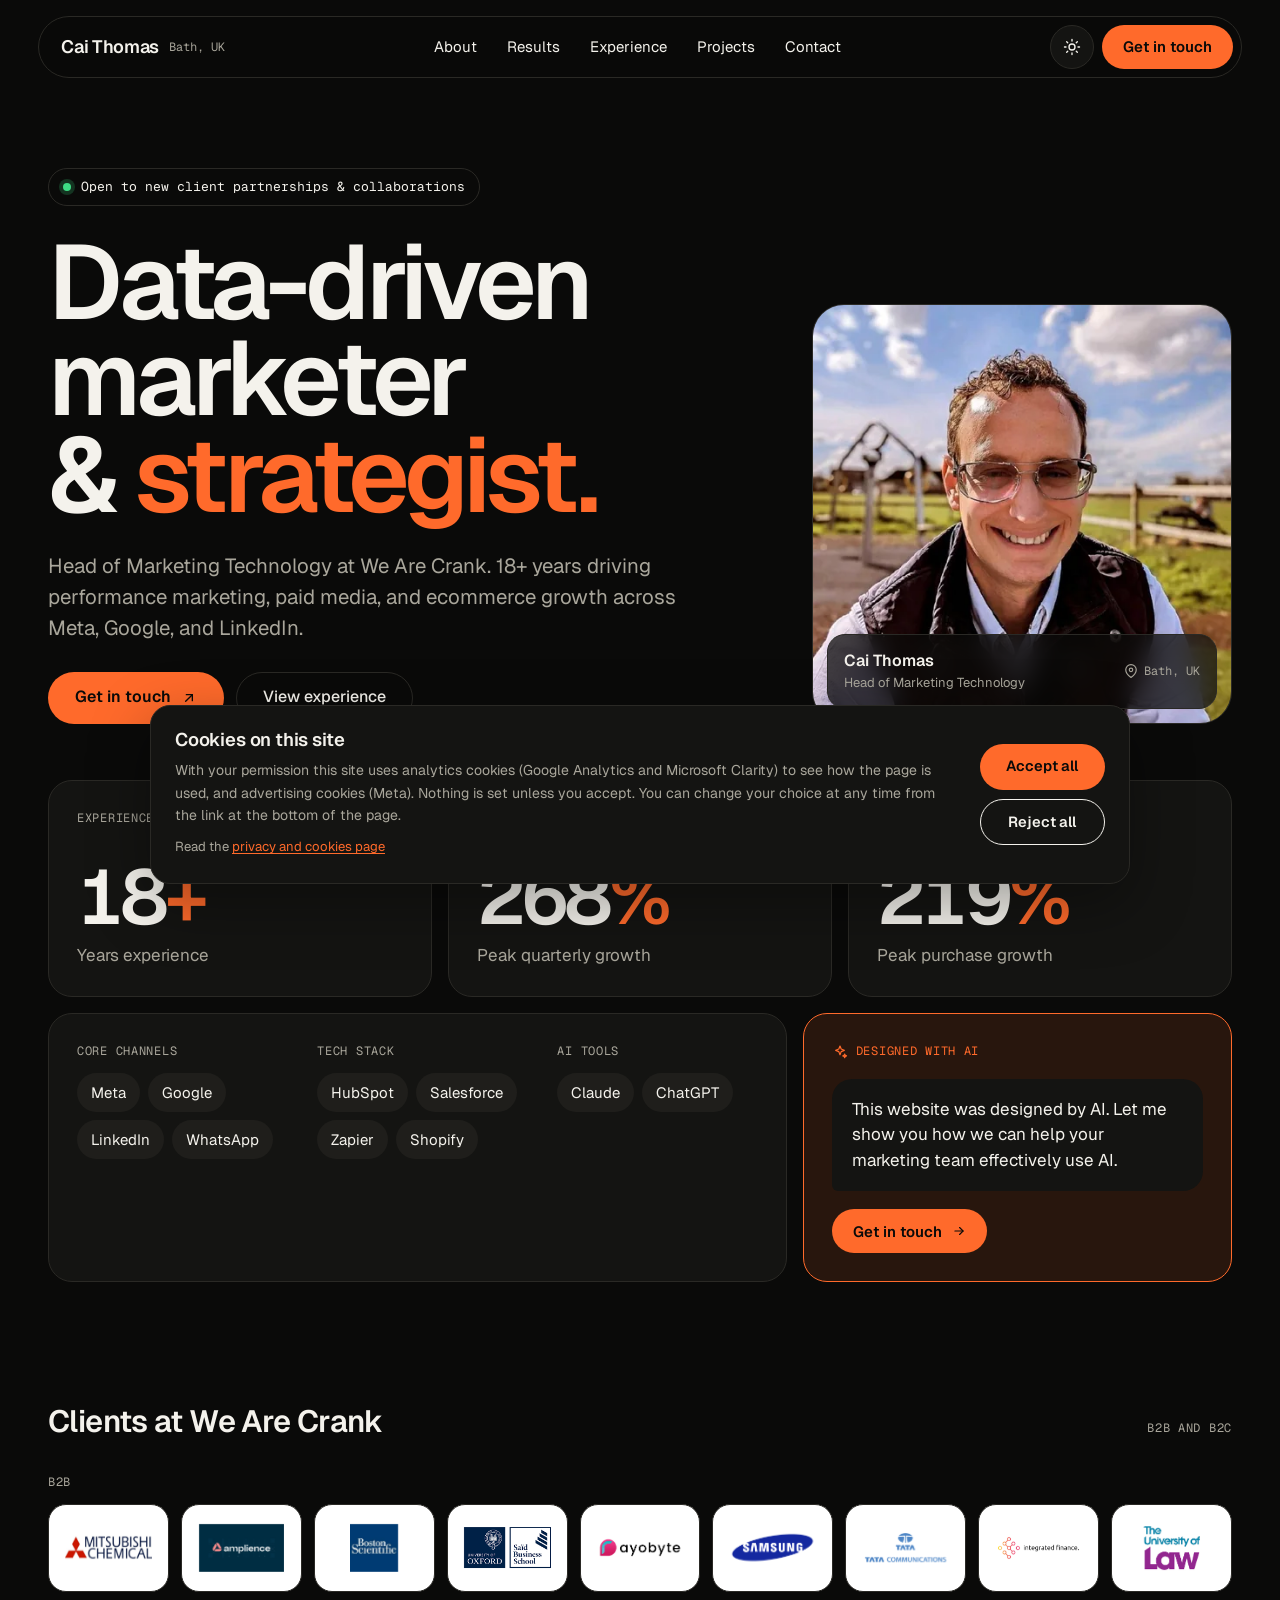
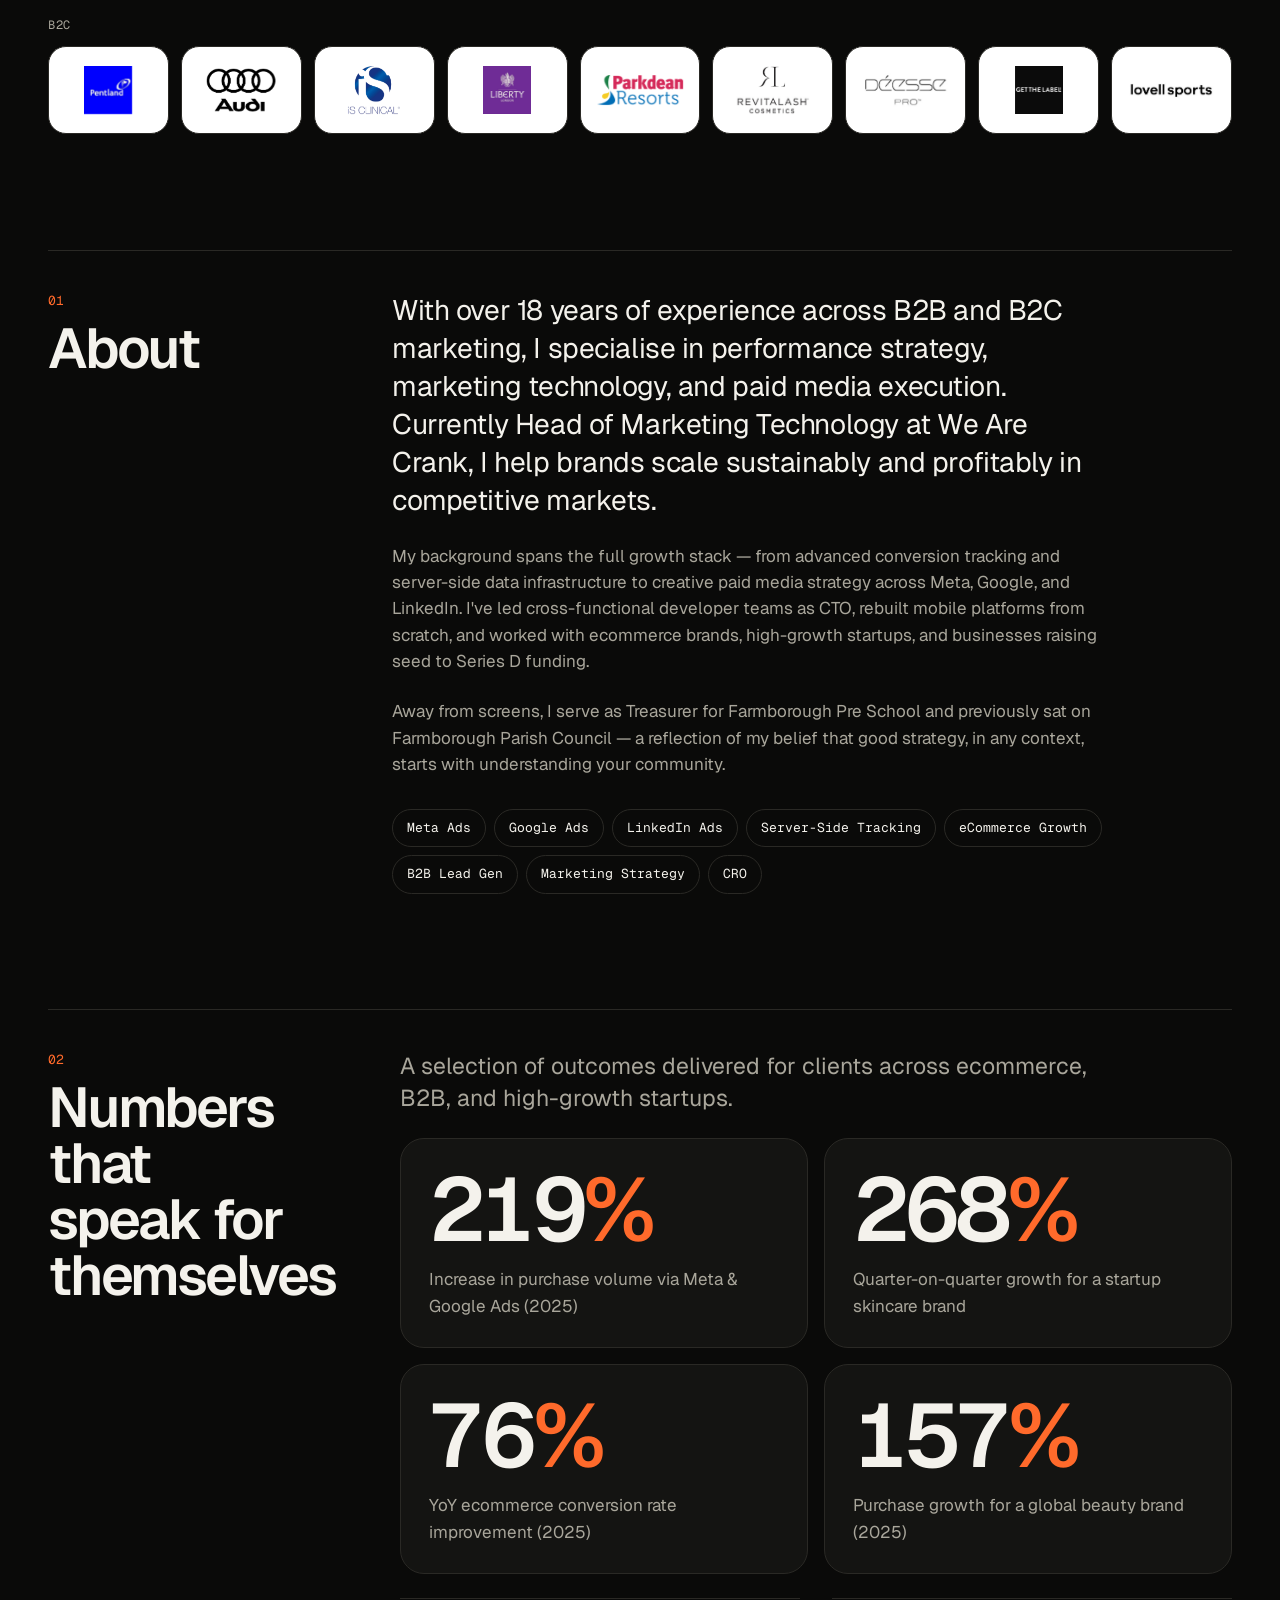
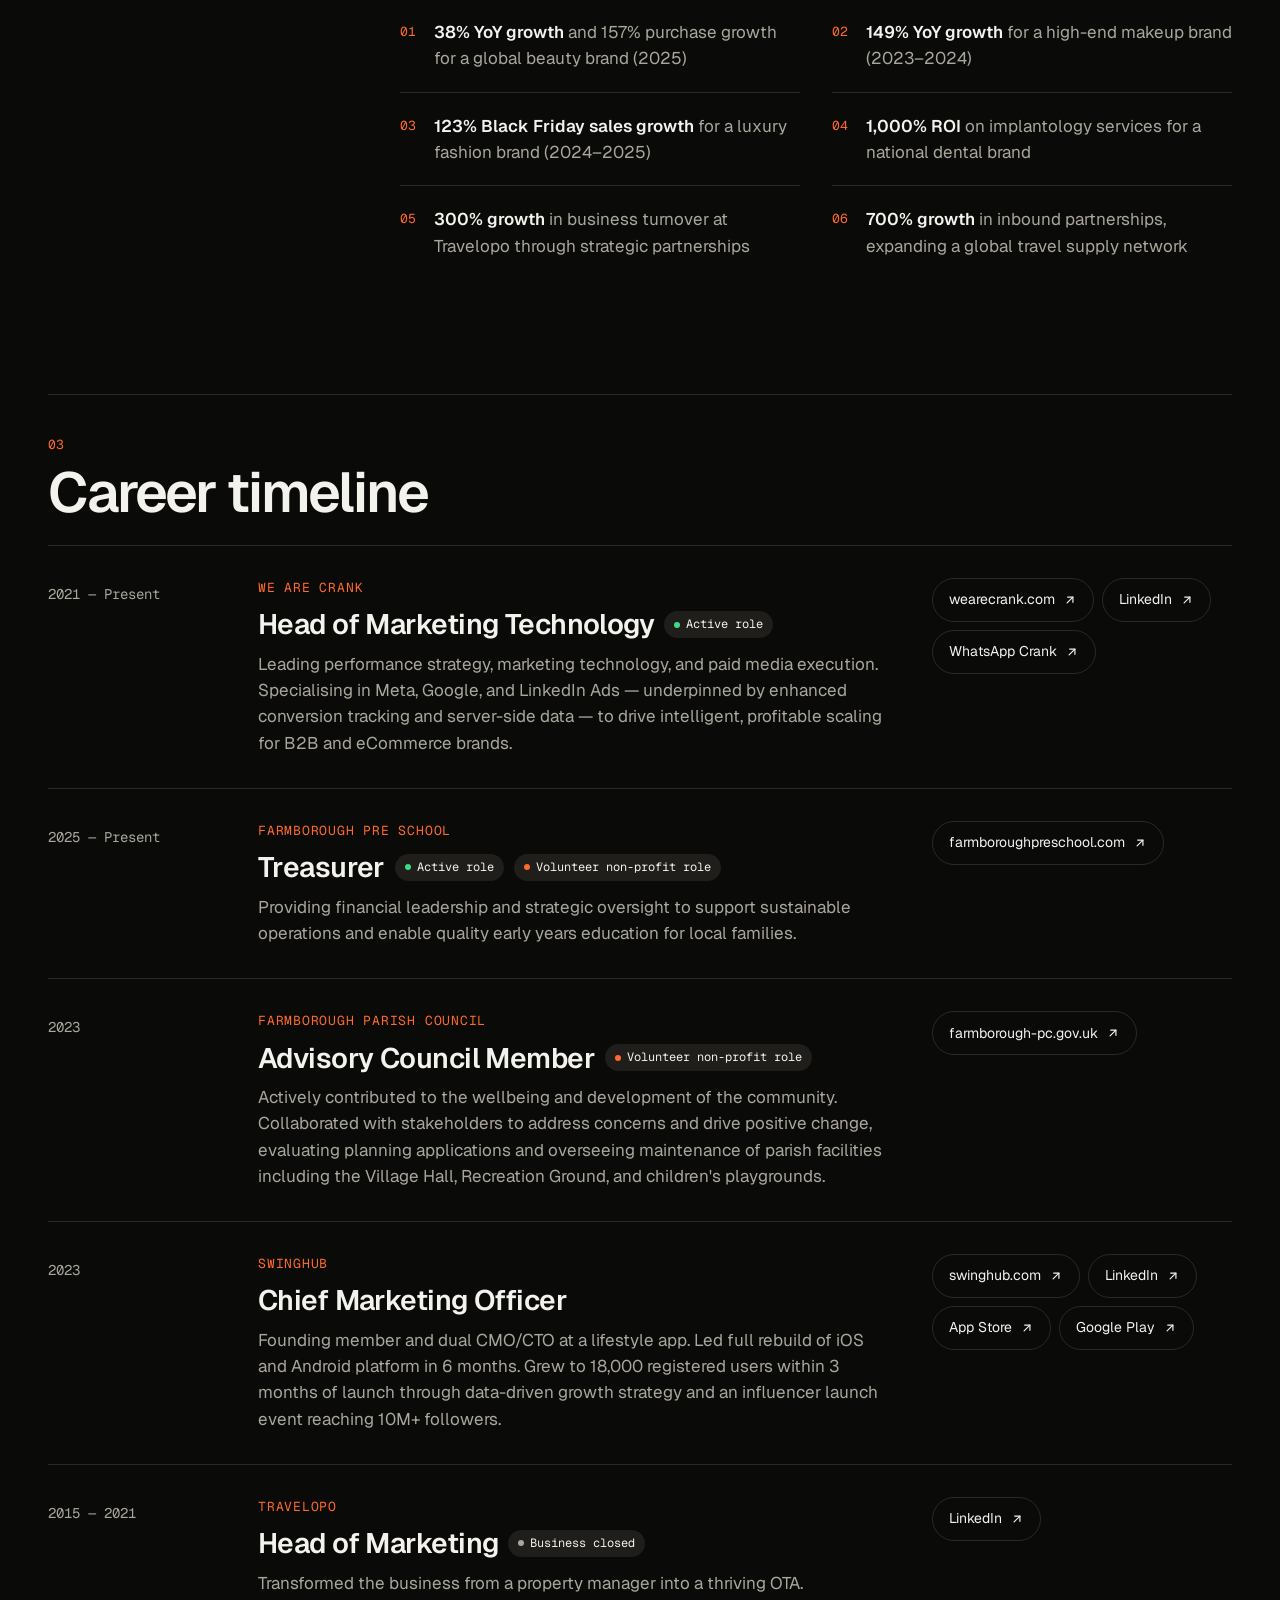
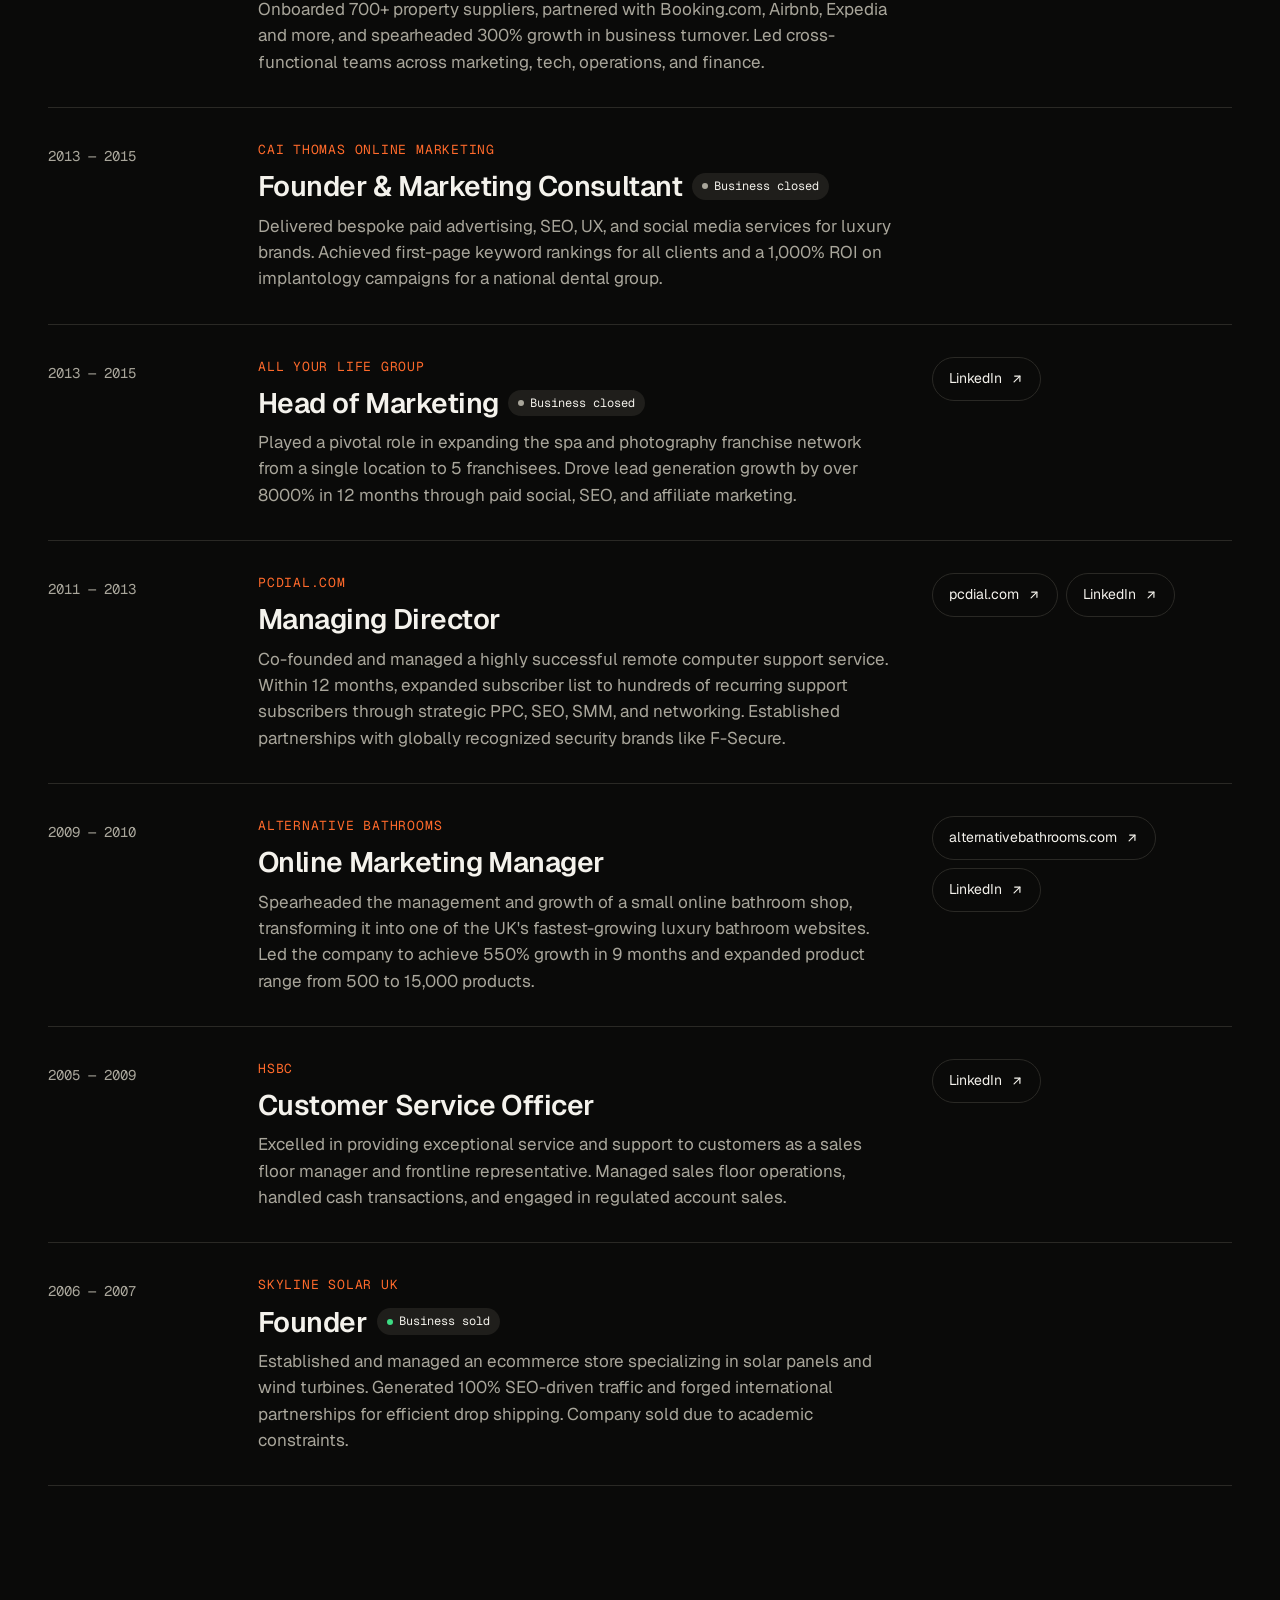
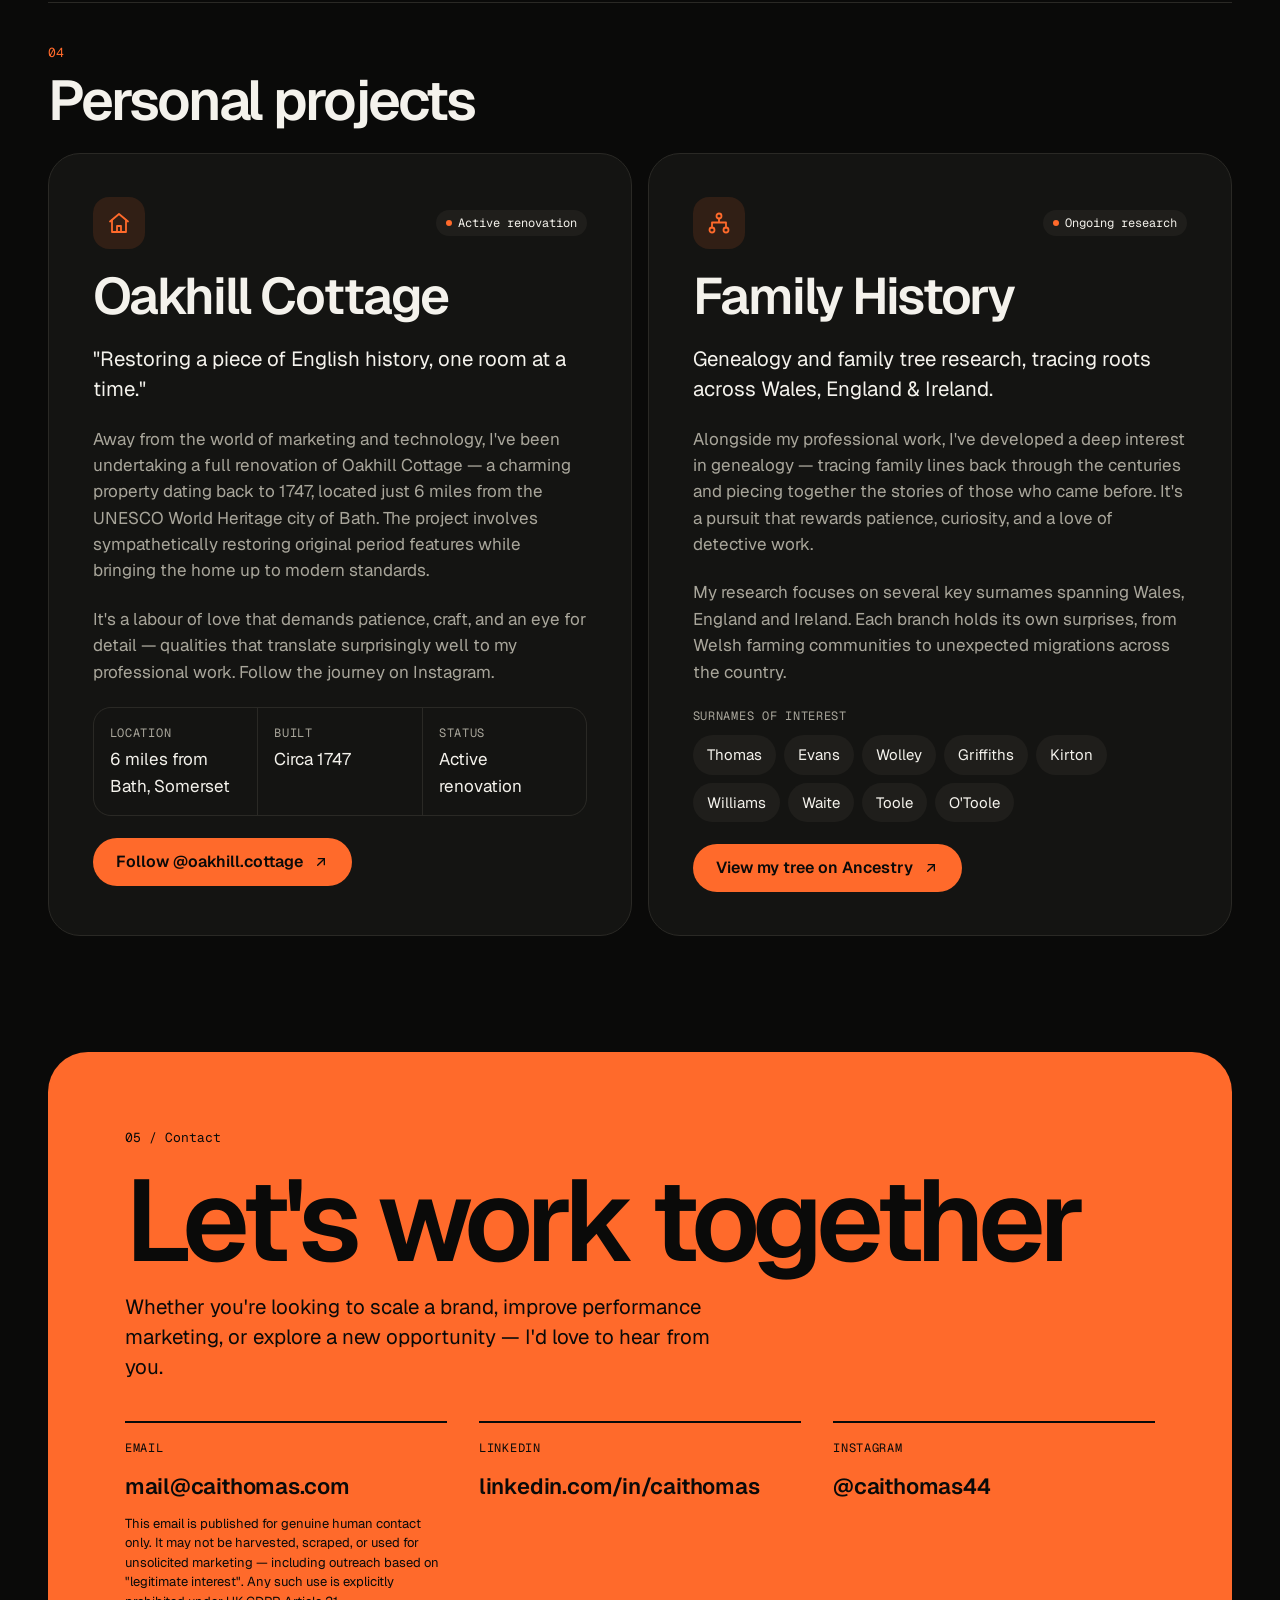
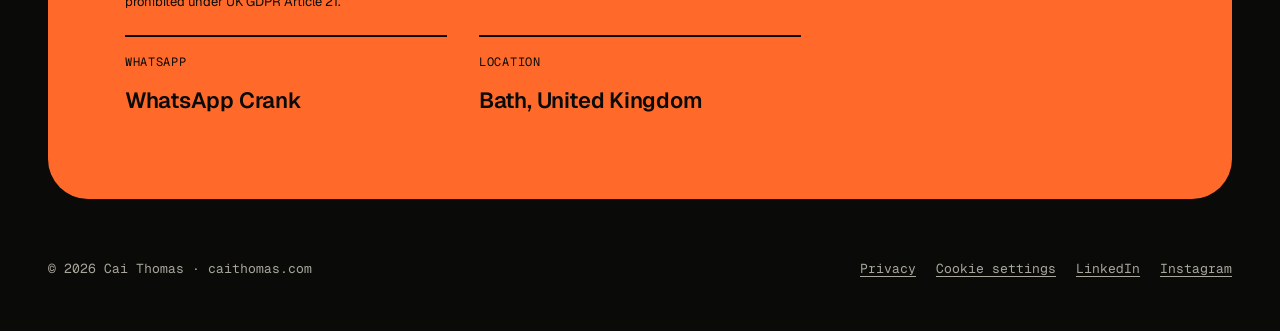
==== index.html @ b44d3b0c "New design for 2026: dark by default, light/dark switch, Geist type Rebuilt from the mockup Cai appr" ====
<!DOCTYPE html>
<html lang="en-GB">
<head>
  <meta charset="UTF-8">
  <meta name="viewport" content="width=device-width, initial-scale=1.0">
  <script>(function(d){d.className+=" js";try{var t=localStorage.getItem("theme");if(t==="light"||t==="dark")d.setAttribute("data-theme",t)}catch(e){}})(document.documentElement);</script>
  <title>Cai Thomas — Head of Marketing Technology</title>
  <meta name="description" content="Cai Thomas — Head of Marketing Technology at We Are Crank. 18+ years driving performance marketing, paid media, and ecommerce growth across Meta, Google, and LinkedIn. Based in Bath, UK.">
  <meta name="author" content="Cai Thomas">
  <meta name="google-site-verification" content="vRzPS8bJnd2Yzdj6y4fYwLbeIHxx6dsVMNFIC4_wwGM">
  <meta name="msvalidate.01" content="555A0EC4A10E25F9791645C963C046DE">
  <meta property="og:title" content="Cai Thomas — Head of Marketing Technology">
  <meta property="og:description" content="18+ years driving performance marketing, paid media, and ecommerce growth. Head of Marketing Technology at We Are Crank. Based in Bath, UK.">
  <meta property="og:url" content="https://www.caithomas.com/">
  <meta property="og:type" content="profile">
  <meta property="profile:first_name" content="Cai">
  <meta property="profile:last_name" content="Thomas">
  <meta property="og:image" content="https://www.caithomas.com/images/social-share.jpg">
  <meta property="og:image:width" content="1200">
  <meta property="og:image:height" content="630">
  <meta property="og:image:alt" content="Cai Thomas, Head of Marketing Technology at We Are Crank, Bath">
  <meta property="og:site_name" content="Cai Thomas">
  <meta property="og:locale" content="en_GB">
  <meta name="twitter:card" content="summary_large_image">
  <meta name="twitter:title" content="Cai Thomas — Head of Marketing Technology">
  <meta name="twitter:description" content="18+ years driving performance marketing, paid media, and ecommerce growth. Based in Bath, UK.">
  <meta name="twitter:image" content="https://www.caithomas.com/images/social-share.jpg">
  <link rel="canonical" href="https://www.caithomas.com/">
  <link rel="icon" type="image/svg+xml" href="images/favicon.svg">
  <link rel="icon" type="image/png" sizes="32x32" href="images/favicon-32.png">
  <link rel="alternate icon" href="favicon.ico">
  <link rel="manifest" href="site.webmanifest">
  <meta name="theme-color" content="#0A0A09">
  <link rel="apple-touch-icon" href="images/apple-touch-icon.png">

  <!-- Google Tag Manager (GTM-KKZ54J) is loaded by script.js, and only after the visitor accepts cookies. -->

  <!-- Geist and Geist Mono, loaded without blocking rendering -->
  <link rel="preconnect" href="https://fonts.googleapis.com">
  <link rel="preconnect" href="https://fonts.gstatic.com" crossorigin>
  <link rel="stylesheet" href="https://fonts.googleapis.com/css2?family=Geist:wght@300..700&family=Geist+Mono:wght@400;500&display=swap" media="print" onload="this.media='all'">
  <noscript><link rel="stylesheet" href="https://fonts.googleapis.com/css2?family=Geist:wght@300..700&family=Geist+Mono:wght@400;500&display=swap"></noscript>
  
  <link rel="stylesheet" href="style.css">
  <script src="script.js" defer></script>
  <script type="application/ld+json">
{
  "@context": "https://schema.org",
  "@graph": [
    {
      "@type": "ProfilePage",
      "@id": "https://www.caithomas.com/#webpage",
      "url": "https://www.caithomas.com/",
      "name": "Cai Thomas — Head of Marketing Technology",
      "description": "Cai Thomas — Head of Marketing Technology at We Are Crank. 18+ years driving performance marketing, paid media, and ecommerce growth across Meta, Google, and LinkedIn. Based in Bath, UK.",
      "inLanguage": "en-GB",
      "dateModified": "2026-10-23",
      "isPartOf": {
        "@id": "https://www.caithomas.com/#website"
      },
      "about": {
        "@id": "https://www.caithomas.com/#person"
      },
      "mainEntity": {
        "@id": "https://www.caithomas.com/#person"
      },
      "primaryImageOfPage": {
        "@id": "https://www.caithomas.com/#headshot"
      }
    },
    {
      "@type": "WebSite",
      "@id": "https://www.caithomas.com/#website",
      "url": "https://www.caithomas.com/",
      "name": "Cai Thomas",
      "inLanguage": "en-GB",
      "publisher": {
        "@id": "https://www.caithomas.com/#person"
      }
    },
    {
      "@type": "ImageObject",
      "@id": "https://www.caithomas.com/#headshot",
      "contentUrl": "https://www.caithomas.com/images/cai-thomas-headshot.jpg",
      "url": "https://www.caithomas.com/images/cai-thomas-headshot.jpg",
      "width": 800,
      "height": 800,
      "caption": "Cai Thomas"
    },
    {
      "@type": "Person",
      "@id": "https://www.caithomas.com/#person",
      "name": "Cai Thomas",
      "givenName": "Cai",
      "familyName": "Thomas",
      "url": "https://www.caithomas.com/",
      "image": {
        "@id": "https://www.caithomas.com/#headshot"
      },
      "jobTitle": "Head of Marketing Technology",
      "description": "Data-driven marketer and strategist with over 18 years of experience across B2B and B2C marketing, specialising in performance strategy, marketing technology and paid media across Meta, Google and LinkedIn.",
      "address": {
        "@type": "PostalAddress",
        "addressLocality": "Bath",
        "addressCountry": "GB"
      },
      "homeLocation": {
        "@type": "Place",
        "name": "Bath, United Kingdom"
      },
      "sameAs": [
        "https://www.linkedin.com/in/caithomas/",
        "https://www.instagram.com/caithomas44"
      ],
      "hasOccupation": {
        "@type": "Occupation",
        "name": "Head of Marketing Technology",
        "skills": "Meta Ads, Google Ads, LinkedIn Ads, server-side tracking, ecommerce growth, B2B lead generation, marketing strategy, conversion rate optimisation"
      },
      "knowsAbout": [
        "Performance marketing",
        "Paid media",
        "Meta Ads",
        "Google Ads",
        "LinkedIn Ads",
        "Marketing technology",
        "Server-side tracking",
        "Conversion tracking",
        "Ecommerce growth",
        "B2B lead generation",
        "Marketing strategy",
        "Conversion rate optimisation",
        "HubSpot",
        "Salesforce",
        "Shopify",
        "Zapier"
      ],
      "worksFor": [
        {
          "@type": "EmployeeRole",
          "roleName": "Head of Marketing Technology",
          "startDate": "2021",
          "worksFor": {
            "@type": "Organization",
            "name": "We Are Crank",
            "url": "https://wearecrank.com/",
            "sameAs": [
              "https://www.linkedin.com/company/wearecrank"
            ]
          }
        },
        {
          "@type": "EmployeeRole",
          "roleName": "Chief Marketing Officer",
          "startDate": "2023",
          "worksFor": {
            "@type": "Organization",
            "name": "SwingHub",
            "url": "https://swinghub.com",
            "sameAs": [
              "https://www.linkedin.com/company/swinghub"
            ]
          },
          "endDate": "2023"
        },
        {
          "@type": "EmployeeRole",
          "roleName": "Head of Marketing",
          "startDate": "2015",
          "worksFor": {
            "@type": "Organization",
            "name": "Travelopo",
            "sameAs": [
              "https://www.linkedin.com/company/travelopo/"
            ]
          },
          "endDate": "2021"
        },
        {
          "@type": "EmployeeRole",
          "roleName": "Founder & Marketing Consultant",
          "startDate": "2013",
          "worksFor": {
            "@type": "Organization",
            "name": "Cai Thomas Online Marketing"
          },
          "endDate": "2015"
        },
        {
          "@type": "EmployeeRole",
          "roleName": "Head of Marketing",
          "startDate": "2013",
          "worksFor": {
            "@type": "Organization",
            "name": "All Your Life Group",
            "sameAs": [
              "https://www.linkedin.com/company/all-your-life-ltd"
            ]
          },
          "endDate": "2015"
        },
        {
          "@type": "EmployeeRole",
          "roleName": "Managing Director",
          "startDate": "2011",
          "worksFor": {
            "@type": "Organization",
            "name": "Pcdial.com",
            "url": "https://pcdial.com/",
            "sameAs": [
              "https://www.linkedin.com/company/pcdial-com"
            ]
          },
          "endDate": "2013"
        },
        {
          "@type": "EmployeeRole",
          "roleName": "Online Marketing Manager",
          "startDate": "2009",
          "worksFor": {
            "@type": "Organization",
            "name": "Alternative Bathrooms",
            "url": "https://www.alternativebathrooms.com/",
            "sameAs": [
              "https://www.linkedin.com/company/alternative-bathrooms/"
            ]
          },
          "endDate": "2010"
        },
        {
          "@type": "EmployeeRole",
          "roleName": "Customer Service Officer",
          "startDate": "2005",
          "worksFor": {
            "@type": "Organization",
            "name": "HSBC",
            "sameAs": [
              "https://www.linkedin.com/company/hsbc/"
            ]
          },
          "endDate": "2009"
        },
        {
          "@type": "EmployeeRole",
          "roleName": "Founder",
          "startDate": "2006",
          "worksFor": {
            "@type": "Organization",
            "name": "Skyline Solar UK"
          },
          "endDate": "2007"
        }
      ],
      "memberOf": [
        {
          "@type": "OrganizationRole",
          "roleName": "Treasurer",
          "startDate": "2025",
          "memberOf": {
            "@type": "Organization",
            "name": "Farmborough Pre School",
            "url": "https://www.farmboroughpreschool.com/"
          }
        },
        {
          "@type": "OrganizationRole",
          "roleName": "Advisory Council Member",
          "startDate": "2023",
          "endDate": "2023",
          "memberOf": {
            "@type": "Organization",
            "name": "Farmborough Parish Council",
            "url": "https://farmborough-pc.gov.uk/"
          }
        }
      ]
    }
  ]
}
  </script>
</head>
<body>
  <a class="skip-link" href="#main">Skip to content</a>

  <header class="site-header">
    <nav class="nav" id="nav" aria-label="Main">
      <a class="brand" href="#top">
        <span class="brand-name">Cai Thomas</span>
        <span class="brand-meta">Bath, UK</span>
      </a>
      <ul class="nav-links" id="nav-links">
        <li><a class="nav-link" href="#about">About</a></li>
        <li><a class="nav-link" href="#results">Results</a></li>
        <li><a class="nav-link" href="#experience">Experience</a></li>
        <li><a class="nav-link" href="#projects">Projects</a></li>
        <li><a class="nav-link" href="#contact">Contact</a></li>
      </ul>
      <div class="nav-actions">
        <button type="button" class="icon-btn theme-toggle" id="themeToggle" aria-label="Switch to light mode">
          <svg class="icon-sun" aria-hidden="true" width="18" height="18" viewBox="0 0 24 24" fill="none" stroke="currentColor" stroke-width="1.8" stroke-linecap="round" stroke-linejoin="round"><circle cx="12" cy="12" r="4"/><path d="M12 2v2M12 20v2M4.9 4.9l1.4 1.4M17.7 17.7l1.4 1.4M2 12h2M20 12h2M4.9 19.1l1.4-1.4M17.7 6.3l1.4-1.4"/></svg>
          <svg class="icon-moon" aria-hidden="true" width="18" height="18" viewBox="0 0 24 24" fill="none" stroke="currentColor" stroke-width="1.8" stroke-linecap="round" stroke-linejoin="round"><path d="M21 12.8A9 9 0 1 1 11.2 3a7 7 0 0 0 9.8 9.8z"/></svg>
        </button>
        <a class="btn btn-primary btn-sm nav-cta" href="#contact">Get in touch</a>
        <button type="button" class="icon-btn menu-toggle" id="menuToggle" aria-expanded="false" aria-controls="nav-links" aria-label="Open menu">
          <svg class="icon-menu" aria-hidden="true" width="18" height="18" viewBox="0 0 24 24" fill="none" stroke="currentColor" stroke-width="1.8" stroke-linecap="round"><path d="M4 7h16M4 12h16M4 17h16"/></svg>
          <svg class="icon-close" aria-hidden="true" width="18" height="18" viewBox="0 0 24 24" fill="none" stroke="currentColor" stroke-width="1.8" stroke-linecap="round"><path d="M6 6l12 12M18 6L6 18"/></svg>
        </button>
      </div>
    </nav>
  </header>

  <main id="main">

    <section class="container hero" id="top" aria-labelledby="hero-title">
      <div class="hero-grid">
        <div class="hero-text">
          <p class="status-pill"><span class="status-dot" aria-hidden="true"></span>Open to new client partnerships &amp; collaborations</p>
          <h1 class="hero-title" id="hero-title">Data-driven marketer &amp; <span class="accent">strategist.</span></h1>
          <p class="hero-lead">Head of Marketing Technology at We Are Crank. 18+ years driving performance marketing, paid media, and ecommerce growth across Meta, Google, and LinkedIn.</p>
          <div class="hero-ctas">
            <a class="btn btn-primary" href="https://www.linkedin.com/in/caithomas/" target="_blank" rel="noopener">Get in touch
              <svg aria-hidden="true" width="16" height="16" viewBox="0 0 24 24" fill="none" stroke="currentColor" stroke-width="2" stroke-linecap="round" stroke-linejoin="round"><path d="M7 17L17 7"/><path d="M8 7h9v9"/></svg></a>
            <a class="btn btn-ghost" href="#experience">View experience</a>
          </div>
        </div>
        <figure class="hero-photo">
          <picture>
            <source srcset="images/cai-thomas-headshot-480.webp" type="image/webp">
            <img src="images/cai-thomas-headshot-480.jpg" width="480" height="480" fetchpriority="high" decoding="async" alt="Cai Thomas">
          </picture>
          <figcaption>
            <span class="caption-name"><strong>Cai Thomas</strong><span>Head of Marketing Technology</span></span>
            <span class="caption-place">
              <svg aria-hidden="true" width="14" height="14" viewBox="0 0 24 24" fill="none" stroke="currentColor" stroke-width="2" stroke-linecap="round" stroke-linejoin="round"><path d="M21 10c0 7-9 13-9 13s-9-6-9-13a9 9 0 0 1 18 0z"/><circle cx="12" cy="10" r="3"/></svg>Bath, UK</span>
          </figcaption>
        </figure>
      </div>

      <div class="tiles">
        <div class="tile">
          <span class="label">Experience</span>
          <span class="tile-value"><span class="tile-num">18<span class="accent">+</span></span><span class="tile-text">Years experience</span></span>
        </div>
        <div class="tile">
          <span class="label">Growth</span>
          <span class="tile-value"><span class="tile-num">268<span class="accent">%</span></span><span class="tile-text">Peak quarterly growth</span></span>
        </div>
        <div class="tile">
          <span class="label">Purchases</span>
          <span class="tile-value"><span class="tile-num">219<span class="accent">%</span></span><span class="tile-text">Peak purchase growth</span></span>
        </div>
      </div>

      <div class="duo">
        <div class="tile stack-tile">
          <div class="stack-group">
            <span class="label">Core channels</span>
            <ul class="chips"><li>Meta</li><li>Google</li><li>LinkedIn</li><li>WhatsApp</li></ul>
          </div>
          <div class="stack-group">
            <span class="label">Tech stack</span>
            <ul class="chips"><li>HubSpot</li><li>Salesforce</li><li>Zapier</li><li>Shopify</li></ul>
          </div>
          <div class="stack-group">
            <span class="label">AI tools</span>
            <ul class="chips"><li>Claude</li><li>ChatGPT</li></ul>
          </div>
        </div>
        <div class="tile ai-tile">
          <span class="label label-accent">
            <svg aria-hidden="true" width="16" height="16" viewBox="0 0 24 24" fill="none" stroke="currentColor" stroke-width="1.8" stroke-linecap="round" stroke-linejoin="round"><path d="M12 3l1.8 4.6L18.5 9.5l-4.7 1.9L12 16l-1.8-4.6L5.5 9.5l4.7-1.9z"/><path d="M19 15l.8 2 2 .8-2 .8-.8 2-.8-2-2-.8 2-.8z"/></svg>Designed with AI</span>
          <p class="bubble">This website was designed by AI. Let me show you how we can help your marketing team effectively use AI.</p>
          <a class="btn btn-primary btn-sm" href="#contact">Get in touch
            <svg aria-hidden="true" width="14" height="14" viewBox="0 0 24 24" fill="none" stroke="currentColor" stroke-width="2" stroke-linecap="round" stroke-linejoin="round"><path d="M5 12h14"/><path d="M13 6l6 6-6 6"/></svg></a>
        </div>
      </div>
    </section>

    <section class="container section clients" aria-labelledby="clients-title">
      <div class="clients-head reveal">
        <h2 class="clients-title" id="clients-title">Clients at We Are Crank</h2>
        <span class="label">B2B and B2C</span>
      </div>
      <p class="label clients-group">B2B</p>
      <ul class="logo-grid reveal">
        <li><img src="images/logos/mitsubishi-chemical-logo-new.jpg" alt="Mitsubishi Chemical" loading="lazy" decoding="async"></li>
        <li><img src="images/logos/amplience-logo-new.webp" alt="Amplience" loading="lazy" decoding="async"></li>
        <li><img src="images/logos/boston-scientific-new.jpeg" alt="Boston Scientific" loading="lazy" decoding="async"></li>
        <li><img src="images/logos/said-business-school-logo.png" alt="Saïd Business School" loading="lazy" decoding="async"></li>
        <li><img src="images/logos/rayobyte-logo.png" alt="Rayobyte" loading="lazy" decoding="async"></li>
        <li><img src="images/logos/samsung-logo.png" alt="Samsung" loading="lazy" decoding="async"></li>
        <li><img src="images/logos/tata-communications-logo.png" alt="Tata Communications" loading="lazy" decoding="async"></li>
        <li><img src="images/logos/integrated-finance-logo.png" alt="Integrated Finance" loading="lazy" decoding="async"></li>
        <li><img src="images/logos/university-of-law-logo.png" alt="The University of Law" loading="lazy" decoding="async"></li>
      </ul>
      <p class="label clients-group">B2C</p>
      <ul class="logo-grid reveal">
        <li><img src="images/logos/pentland-logo.png" alt="Pentland" loading="lazy" decoding="async"></li>
        <li><img src="images/logos/audi-logo-new.png" alt="Audi" loading="lazy" decoding="async"></li>
        <li><img src="images/logos/is-clinical-logo.png" alt="iS Clinical" loading="lazy" decoding="async"></li>
        <li><img src="images/logos/liberty-london-logo.jpg" alt="Liberty London" loading="lazy" decoding="async"></li>
        <li><img src="images/logos/parkdean-resorts-logo.png" alt="Parkdean Resorts" loading="lazy" decoding="async"></li>
        <li><img src="images/logos/revitalash-logo.jpg" alt="RevitaLash Cosmetics" loading="lazy" decoding="async"></li>
        <li><img src="images/logos/deesse-pro-logo.png" alt="Déesse Pro" loading="lazy" decoding="async"></li>
        <li><img src="images/logos/get-the-label-logo.png" alt="Get The Label" loading="lazy" decoding="async"></li>
        <li><img src="images/logos/lovell-sports-logo.png" alt="Lovell Sports" loading="lazy" decoding="async"></li>
      </ul>
    </section>

    <section class="container section" id="about" aria-labelledby="about-title">
      <div class="split">
        <div class="section-head reveal">
          <span class="section-num">01</span>
          <h2 class="section-title" id="about-title">About</h2>
        </div>
        <div class="section-body reveal">
          <p class="lead">With over 18 years of experience across B2B and B2C marketing, I specialise in performance strategy, marketing technology, and paid media execution. Currently Head of Marketing Technology at We Are Crank, I help brands scale sustainably and profitably in competitive markets.</p>
          <p class="muted">My background spans the full growth stack — from advanced conversion tracking and server-side data infrastructure to creative paid media strategy across Meta, Google, and LinkedIn. I've led cross-functional developer teams as CTO, rebuilt mobile platforms from scratch, and worked with ecommerce brands, high-growth startups, and businesses raising seed to Series D funding.</p>
          <p class="muted">Away from screens, I serve as Treasurer for Farmborough Pre School and previously sat on Farmborough Parish Council — a reflection of my belief that good strategy, in any context, starts with understanding your community.</p>
          <ul class="tags">
            <li>Meta Ads</li><li>Google Ads</li><li>LinkedIn Ads</li><li>Server-Side Tracking</li><li>eCommerce Growth</li><li>B2B Lead Gen</li><li>Marketing Strategy</li><li>CRO</li>
          </ul>
        </div>
      </div>
    </section>

    <section class="container section" id="results" aria-labelledby="results-title">
      <div class="split">
        <div class="section-head reveal">
          <span class="section-num">02</span>
          <h2 class="section-title" id="results-title">Numbers that speak for themselves</h2>
        </div>
        <div class="section-body">
          <p class="intro reveal">A selection of outcomes delivered for clients across ecommerce, B2B, and high-growth startups.</p>
          <div class="stats reveal">
            <div class="stat"><span class="stat-num">219<span class="accent">%</span></span><span class="muted">Increase in purchase volume via Meta &amp; Google Ads (2025)</span></div>
            <div class="stat"><span class="stat-num">268<span class="accent">%</span></span><span class="muted">Quarter-on-quarter growth for a startup skincare brand</span></div>
            <div class="stat"><span class="stat-num">76<span class="accent">%</span></span><span class="muted">YoY ecommerce conversion rate improvement (2025)</span></div>
            <div class="stat"><span class="stat-num">157<span class="accent">%</span></span><span class="muted">Purchase growth for a global beauty brand (2025)</span></div>
          </div>
          <ol class="results reveal">
            <li><span class="result-num">01</span><span class="muted"><strong>38% YoY growth</strong> and 157% purchase growth for a global beauty brand (2025)</span></li>
            <li><span class="result-num">02</span><span class="muted"><strong>149% YoY growth</strong> for a high-end makeup brand (2023–2024)</span></li>
            <li><span class="result-num">03</span><span class="muted"><strong>123% Black Friday sales growth</strong> for a luxury fashion brand (2024–2025)</span></li>
            <li><span class="result-num">04</span><span class="muted"><strong>1,000% ROI</strong> on implantology services for a national dental brand</span></li>
            <li><span class="result-num">05</span><span class="muted"><strong>300% growth</strong> in business turnover at Travelopo through strategic partnerships</span></li>
            <li><span class="result-num">06</span><span class="muted"><strong>700% growth</strong> in inbound partnerships, expanding a global travel supply network</span></li>
          </ol>
        </div>
      </div>
    </section>

    <section class="container section" id="experience" aria-labelledby="experience-title">
      <div class="section-head section-head-wide reveal">
        <span class="section-num">03</span>
        <h2 class="section-title" id="experience-title">Career timeline</h2>
      </div>
      <ol class="timeline">

        <li class="role reveal">
          <div class="role-period">2021 — Present</div>
          <div class="role-main">
            <span class="role-company">We Are Crank</span>
            <div class="role-heading"><h3 class="role-title">Head of Marketing Technology</h3><span class="badge badge-active">Active role</span></div>
            <p class="muted">Leading performance strategy, marketing technology, and paid media execution. Specialising in Meta, Google, and LinkedIn Ads — underpinned by enhanced conversion tracking and server-side data — to drive intelligent, profitable scaling for B2B and eCommerce brands.</p>
          </div>
          <div class="role-links">
            <a class="pill-link" href="https://wearecrank.com/" target="_blank" rel="noopener">wearecrank.com<svg aria-hidden="true" width="14" height="14" viewBox="0 0 24 24" fill="none" stroke="currentColor" stroke-width="2" stroke-linecap="round" stroke-linejoin="round"><path d="M7 17L17 7"/><path d="M8 7h9v9"/></svg></a>
            <a class="pill-link" href="https://www.linkedin.com/company/wearecrank" target="_blank" rel="noopener">LinkedIn<svg aria-hidden="true" width="14" height="14" viewBox="0 0 24 24" fill="none" stroke="currentColor" stroke-width="2" stroke-linecap="round" stroke-linejoin="round"><path d="M7 17L17 7"/><path d="M8 7h9v9"/></svg></a>
            <a class="pill-link" href="https://wa.me/447457416922?text=Help%20my%20business" target="_blank" rel="noopener">WhatsApp Crank<svg aria-hidden="true" width="14" height="14" viewBox="0 0 24 24" fill="none" stroke="currentColor" stroke-width="2" stroke-linecap="round" stroke-linejoin="round"><path d="M7 17L17 7"/><path d="M8 7h9v9"/></svg></a>
          </div>
        </li>

        <li class="role reveal">
          <div class="role-period">2025 — Present</div>
          <div class="role-main">
            <span class="role-company">Farmborough Pre School</span>
            <div class="role-heading"><h3 class="role-title">Treasurer</h3><span class="badge badge-active">Active role</span><span class="badge badge-volunteer">Volunteer non-profit role</span></div>
            <p class="muted">Providing financial leadership and strategic oversight to support sustainable operations and enable quality early years education for local families.</p>
          </div>
          <div class="role-links">
            <a class="pill-link" href="https://www.farmboroughpreschool.com/" target="_blank" rel="noopener">farmboroughpreschool.com<svg aria-hidden="true" width="14" height="14" viewBox="0 0 24 24" fill="none" stroke="currentColor" stroke-width="2" stroke-linecap="round" stroke-linejoin="round"><path d="M7 17L17 7"/><path d="M8 7h9v9"/></svg></a>
          </div>
        </li>

        <li class="role reveal">
          <div class="role-period">2023</div>
          <div class="role-main">
            <span class="role-company">Farmborough Parish Council</span>
            <div class="role-heading"><h3 class="role-title">Advisory Council Member</h3><span class="badge badge-volunteer">Volunteer non-profit role</span></div>
            <p class="muted">Actively contributed to the wellbeing and development of the community. Collaborated with stakeholders to address concerns and drive positive change, evaluating planning applications and overseeing maintenance of parish facilities including the Village Hall, Recreation Ground, and children's playgrounds.</p>
          </div>
          <div class="role-links">
            <a class="pill-link" href="https://farmborough-pc.gov.uk/" target="_blank" rel="noopener">farmborough-pc.gov.uk<svg aria-hidden="true" width="14" height="14" viewBox="0 0 24 24" fill="none" stroke="currentColor" stroke-width="2" stroke-linecap="round" stroke-linejoin="round"><path d="M7 17L17 7"/><path d="M8 7h9v9"/></svg></a>
          </div>
        </li>

        <li class="role reveal">
          <div class="role-period">2023</div>
          <div class="role-main">
            <span class="role-company">SwingHub</span>
            <div class="role-heading"><h3 class="role-title">Chief Marketing Officer</h3></div>
            <p class="muted">Founding member and dual CMO/CTO at a lifestyle app. Led full rebuild of iOS and Android platform in 6 months. Grew to 18,000 registered users within 3 months of launch through data-driven growth strategy and an influencer launch event reaching 10M+ followers.</p>
          </div>
          <div class="role-links">
            <a class="pill-link" href="https://swinghub.com" target="_blank" rel="noopener">swinghub.com<svg aria-hidden="true" width="14" height="14" viewBox="0 0 24 24" fill="none" stroke="currentColor" stroke-width="2" stroke-linecap="round" stroke-linejoin="round"><path d="M7 17L17 7"/><path d="M8 7h9v9"/></svg></a>
            <a class="pill-link" href="https://www.linkedin.com/company/swinghub" target="_blank" rel="noopener">LinkedIn<svg aria-hidden="true" width="14" height="14" viewBox="0 0 24 24" fill="none" stroke="currentColor" stroke-width="2" stroke-linecap="round" stroke-linejoin="round"><path d="M7 17L17 7"/><path d="M8 7h9v9"/></svg></a>
            <a class="pill-link" href="https://apps.apple.com/gb/app/swinghub-open-dating-social/id6459476247" target="_blank" rel="noopener">App Store<svg aria-hidden="true" width="14" height="14" viewBox="0 0 24 24" fill="none" stroke="currentColor" stroke-width="2" stroke-linecap="round" stroke-linejoin="round"><path d="M7 17L17 7"/><path d="M8 7h9v9"/></svg></a>
            <a class="pill-link" href="https://play.google.com/store/apps/details?id=com.swinghub.android&amp;hl=en_GB" target="_blank" rel="noopener">Google Play<svg aria-hidden="true" width="14" height="14" viewBox="0 0 24 24" fill="none" stroke="currentColor" stroke-width="2" stroke-linecap="round" stroke-linejoin="round"><path d="M7 17L17 7"/><path d="M8 7h9v9"/></svg></a>
          </div>
        </li>

        <li class="role reveal">
          <div class="role-period">2015 — 2021</div>
          <div class="role-main">
            <span class="role-company">Travelopo</span>
            <div class="role-heading"><h3 class="role-title">Head of Marketing</h3><span class="badge badge-closed">Business closed</span></div>
            <p class="muted">Transformed the business from a property manager into a thriving OTA. Onboarded 700+ property suppliers, partnered with Booking.com, Airbnb, Expedia and more, and spearheaded 300% growth in business turnover. Led cross-functional teams across marketing, tech, operations, and finance.</p>
          </div>
          <div class="role-links">
            <a class="pill-link" href="https://www.linkedin.com/company/travelopo/" target="_blank" rel="noopener">LinkedIn<svg aria-hidden="true" width="14" height="14" viewBox="0 0 24 24" fill="none" stroke="currentColor" stroke-width="2" stroke-linecap="round" stroke-linejoin="round"><path d="M7 17L17 7"/><path d="M8 7h9v9"/></svg></a>
          </div>
        </li>

        <li class="role reveal">
          <div class="role-period">2013 — 2015</div>
          <div class="role-main">
            <span class="role-company">Cai Thomas Online Marketing</span>
            <div class="role-heading"><h3 class="role-title">Founder &amp; Marketing Consultant</h3><span class="badge badge-closed">Business closed</span></div>
            <p class="muted">Delivered bespoke paid advertising, SEO, UX, and social media services for luxury brands. Achieved first-page keyword rankings for all clients and a 1,000% ROI on implantology campaigns for a national dental group.</p>
          </div>
          <div class="role-links"></div>
        </li>

        <li class="role reveal">
          <div class="role-period">2013 — 2015</div>
          <div class="role-main">
            <span class="role-company">All Your Life Group</span>
            <div class="role-heading"><h3 class="role-title">Head of Marketing</h3><span class="badge badge-closed">Business closed</span></div>
            <p class="muted">Played a pivotal role in expanding the spa and photography franchise network from a single location to 5 franchisees. Drove lead generation growth by over 8000% in 12 months through paid social, SEO, and affiliate marketing.</p>
          </div>
          <div class="role-links">
            <a class="pill-link" href="https://www.linkedin.com/company/all-your-life-ltd" target="_blank" rel="noopener">LinkedIn<svg aria-hidden="true" width="14" height="14" viewBox="0 0 24 24" fill="none" stroke="currentColor" stroke-width="2" stroke-linecap="round" stroke-linejoin="round"><path d="M7 17L17 7"/><path d="M8 7h9v9"/></svg></a>
          </div>
        </li>

        <li class="role reveal">
          <div class="role-period">2011 — 2013</div>
          <div class="role-main">
            <span class="role-company">Pcdial.com</span>
            <div class="role-heading"><h3 class="role-title">Managing Director</h3></div>
            <p class="muted">Co-founded and managed a highly successful remote computer support service. Within 12 months, expanded subscriber list to hundreds of recurring support subscribers through strategic PPC, SEO, SMM, and networking. Established partnerships with globally recognized security brands like F-Secure.</p>
          </div>
          <div class="role-links">
            <a class="pill-link" href="https://pcdial.com/" target="_blank" rel="noopener">pcdial.com<svg aria-hidden="true" width="14" height="14" viewBox="0 0 24 24" fill="none" stroke="currentColor" stroke-width="2" stroke-linecap="round" stroke-linejoin="round"><path d="M7 17L17 7"/><path d="M8 7h9v9"/></svg></a>
            <a class="pill-link" href="https://www.linkedin.com/company/pcdial-com" target="_blank" rel="noopener">LinkedIn<svg aria-hidden="true" width="14" height="14" viewBox="0 0 24 24" fill="none" stroke="currentColor" stroke-width="2" stroke-linecap="round" stroke-linejoin="round"><path d="M7 17L17 7"/><path d="M8 7h9v9"/></svg></a>
          </div>
        </li>

        <li class="role reveal">
          <div class="role-period">2009 — 2010</div>
          <div class="role-main">
            <span class="role-company">Alternative Bathrooms</span>
            <div class="role-heading"><h3 class="role-title">Online Marketing Manager</h3></div>
            <p class="muted">Spearheaded the management and growth of a small online bathroom shop, transforming it into one of the UK's fastest-growing luxury bathroom websites. Led the company to achieve 550% growth in 9 months and expanded product range from 500 to 15,000 products.</p>
          </div>
          <div class="role-links">
            <a class="pill-link" href="https://www.alternativebathrooms.com/" target="_blank" rel="noopener">alternativebathrooms.com<svg aria-hidden="true" width="14" height="14" viewBox="0 0 24 24" fill="none" stroke="currentColor" stroke-width="2" stroke-linecap="round" stroke-linejoin="round"><path d="M7 17L17 7"/><path d="M8 7h9v9"/></svg></a>
            <a class="pill-link" href="https://www.linkedin.com/company/alternative-bathrooms/" target="_blank" rel="noopener">LinkedIn<svg aria-hidden="true" width="14" height="14" viewBox="0 0 24 24" fill="none" stroke="currentColor" stroke-width="2" stroke-linecap="round" stroke-linejoin="round"><path d="M7 17L17 7"/><path d="M8 7h9v9"/></svg></a>
          </div>
        </li>

        <li class="role reveal">
          <div class="role-period">2005 — 2009</div>
          <div class="role-main">
            <span class="role-company">HSBC</span>
            <div class="role-heading"><h3 class="role-title">Customer Service Officer</h3></div>
            <p class="muted">Excelled in providing exceptional service and support to customers as a sales floor manager and frontline representative. Managed sales floor operations, handled cash transactions, and engaged in regulated account sales.</p>
          </div>
          <div class="role-links">
            <a class="pill-link" href="https://www.linkedin.com/company/hsbc/" target="_blank" rel="noopener">LinkedIn<svg aria-hidden="true" width="14" height="14" viewBox="0 0 24 24" fill="none" stroke="currentColor" stroke-width="2" stroke-linecap="round" stroke-linejoin="round"><path d="M7 17L17 7"/><path d="M8 7h9v9"/></svg></a>
          </div>
        </li>

        <li class="role reveal">
          <div class="role-period">2006 — 2007</div>
          <div class="role-main">
            <span class="role-company">Skyline Solar UK</span>
            <div class="role-heading"><h3 class="role-title">Founder</h3><span class="badge badge-sold">Business sold</span></div>
            <p class="muted">Established and managed an ecommerce store specializing in solar panels and wind turbines. Generated 100% SEO-driven traffic and forged international partnerships for efficient drop shipping. Company sold due to academic constraints.</p>
          </div>
          <div class="role-links"></div>
        </li>

      </ol>
    </section>

    <section class="container section" id="projects" aria-labelledby="projects-title">
      <div class="section-head section-head-wide reveal">
        <span class="section-num">04</span>
        <h2 class="section-title" id="projects-title">Personal projects</h2>
      </div>
      <div class="projects">

        <article class="project-card reveal" id="oakhill" aria-labelledby="oakhill-title">
          <div class="project-top">
            <span class="project-icon"><svg aria-hidden="true" width="24" height="24" viewBox="0 0 24 24" fill="none" stroke="currentColor" stroke-width="1.8" stroke-linecap="round" stroke-linejoin="round"><path d="M3 10.5L12 3l9 7.5"/><path d="M5 9.5V21h14V9.5"/><path d="M10 21v-6h4v6"/></svg></span>
            <span class="badge badge-volunteer">Active renovation</span>
          </div>
          <h3 class="project-title" id="oakhill-title">Oakhill Cottage</h3>
          <p class="project-quote">"Restoring a piece of English history, one room at a time."</p>
          <p class="muted">Away from the world of marketing and technology, I've been undertaking a full renovation of Oakhill Cottage — a charming property dating back to 1747, located just 6 miles from the UNESCO World Heritage city of Bath. The project involves sympathetically restoring original period features while bringing the home up to modern standards.</p>
          <p class="muted">It's a labour of love that demands patience, craft, and an eye for detail — qualities that translate surprisingly well to my professional work. Follow the journey on Instagram.</p>
          <dl class="facts">
            <div><dt>Location</dt><dd>6 miles from Bath, Somerset</dd></div>
            <div><dt>Built</dt><dd>Circa 1747</dd></div>
            <div><dt>Status</dt><dd>Active renovation</dd></div>
          </dl>
          <a class="btn btn-primary project-cta" href="https://www.instagram.com/oakhill.cottage" target="_blank" rel="noopener">Follow @oakhill.cottage
            <svg aria-hidden="true" width="16" height="16" viewBox="0 0 24 24" fill="none" stroke="currentColor" stroke-width="2" stroke-linecap="round" stroke-linejoin="round"><path d="M7 17L17 7"/><path d="M8 7h9v9"/></svg></a>
        </article>

        <article class="project-card reveal" id="genealogy" aria-labelledby="genealogy-title">
          <div class="project-top">
            <span class="project-icon"><svg aria-hidden="true" width="24" height="24" viewBox="0 0 24 24" fill="none" stroke="currentColor" stroke-width="1.8" stroke-linecap="round" stroke-linejoin="round"><circle cx="12" cy="5" r="2.5"/><circle cx="5" cy="19" r="2.5"/><circle cx="19" cy="19" r="2.5"/><path d="M12 7.5v4M12 11.5H5v5M12 11.5h7v5"/></svg></span>
            <span class="badge badge-volunteer">Ongoing research</span>
          </div>
          <h3 class="project-title" id="genealogy-title">Family History</h3>
          <p class="project-quote">Genealogy and family tree research, tracing roots across Wales, England &amp; Ireland.</p>
          <p class="muted">Alongside my professional work, I've developed a deep interest in genealogy — tracing family lines back through the centuries and piecing together the stories of those who came before. It's a pursuit that rewards patience, curiosity, and a love of detective work.</p>
          <p class="muted">My research focuses on several key surnames spanning Wales, England and Ireland. Each branch holds its own surprises, from Welsh farming communities to unexpected migrations across the country.</p>
          <div class="surnames">
            <span class="label">Surnames of interest</span>
            <ul class="chips"><li>Thomas</li><li>Evans</li><li>Wolley</li><li>Griffiths</li><li>Kirton</li><li>Williams</li><li>Waite</li><li>Toole</li><li>O'Toole</li></ul>
          </div>
          <a class="btn btn-primary project-cta" href="https://www.ancestry.co.uk/invite-ui/accept?token=fpLuu4S9hKcEdEjZG1A5T44ykseqPBfWOS_BEvgEebQ=" target="_blank" rel="noopener">View my tree on Ancestry
            <svg aria-hidden="true" width="16" height="16" viewBox="0 0 24 24" fill="none" stroke="currentColor" stroke-width="2" stroke-linecap="round" stroke-linejoin="round"><path d="M7 17L17 7"/><path d="M8 7h9v9"/></svg></a>
        </article>

      </div>
    </section>

    <section class="container section" id="contact" aria-labelledby="contact-title">
      <div class="contact-card reveal">
        <div class="contact-head">
          <span class="contact-kicker">05 / Contact</span>
          <h2 class="contact-title" id="contact-title">Let's work together</h2>
          <p class="contact-lead">Whether you're looking to scale a brand, improve performance marketing, or explore a new opportunity — I'd love to hear from you.</p>
        </div>
        <ul class="contact-list">
          <li>
            <span class="contact-label">Email</span>
            <a href="#contact" class="contact-value js-email" data-u="liam" data-d="moc.samohtiac">mail [at] caithomas.com</a>
            <span class="contact-note">This email is published for genuine human contact only. It may not be harvested, scraped, or used for unsolicited marketing — including outreach based on "legitimate interest". Any such use is explicitly prohibited under UK GDPR Article 21.</span>
          </li>
          <li>
            <span class="contact-label">LinkedIn</span>
            <a class="contact-value" href="https://www.linkedin.com/in/caithomas/" target="_blank" rel="noopener">linkedin.com/in/caithomas</a>
          </li>
          <li>
            <span class="contact-label">Instagram</span>
            <a class="contact-value" href="https://www.instagram.com/caithomas44" target="_blank" rel="noopener">@caithomas44</a>
          </li>
          <li>
            <span class="contact-label">WhatsApp</span>
            <a class="contact-value" href="https://wa.me/447457416922?text=Help%20my%20business" target="_blank" rel="noopener">WhatsApp Crank</a>
          </li>
          <li>
            <span class="contact-label">Location</span>
            <span class="contact-value">Bath, United Kingdom</span>
          </li>
        </ul>
      </div>
    </section>

  </main>

  <footer class="container site-footer">
    <span>© 2026 Cai Thomas · caithomas.com</span>
    <ul class="footer-links">
      <li><a href="privacy.html">Privacy</a></li>
      <li><button type="button" class="footer-cookie-link" id="cookieSettings">Cookie settings</button></li>
      <li><a href="https://www.linkedin.com/in/caithomas/" target="_blank" rel="noopener">LinkedIn</a></li>
      <li><a href="https://www.instagram.com/caithomas44" target="_blank" rel="noopener">Instagram</a></li>
    </ul>
  </footer>

  <div id="cookieConsent" class="cookie-overlay" role="region" aria-labelledby="cookieTitle">
    <div class="cookie-modal">
      <h2 class="cookie-title" id="cookieTitle">Cookies on this site</h2>
      <p class="cookie-text" id="cookieText">With your permission this site uses analytics cookies (Google Analytics and Microsoft Clarity) to see how the page is used, and advertising cookies (Meta). Nothing is set unless you accept. You can change your choice at any time from the link at the bottom of the page.</p>
      <div class="cookie-buttons">
        <button type="button" id="cookieAccept" class="cookie-btn cookie-btn-accept">Accept all</button>
        <button type="button" id="cookieReject" class="cookie-btn cookie-btn-reject">Reject all</button>
      </div>
      <p class="cookie-footer">Read the <a href="privacy.html" class="cookie-link">privacy and cookies page</a></p>
    </div>
  </div>
</body>
</html>
---- style.css ----
/* caithomas.com — 2026 design.
   Dark by default; [data-theme="light"] on <html> switches to light (set by the toggle, saved per visitor).
   Every text colour pair below passes WCAG AA contrast in both themes. */

:root,
[data-theme="dark"] {
  color-scheme: dark;
  --bg:        #0A0A09;
  --surface:   #141412;
  --surface-2: #1F1E1B;
  --fg:        #F4F2EC;
  --muted:     #A9A69B;   /* 8.1:1 on --bg */
  --line:      #2A2925;
  --accent:    #FF6A2B;   /* 6.9:1 on --bg */
  --accent-soft: rgba(255, 106, 43, 0.12);
  --accent-ink: #FF6A2B;  /* small accent text on --accent-soft */
  --on-accent: #0A0A09;   /* text on accent: 6.9:1 */
  --glass:     rgba(10, 10, 9, 0.72);
  --live:      #3DDC84;
}

[data-theme="light"] {
  color-scheme: light;
  --bg:        #F3F1EB;
  --surface:   #FFFFFF;
  --surface-2: #E7E4DB;
  --fg:        #121210;
  --muted:     #55534C;   /* 6.8:1 on --bg */
  --line:      #D6D2C7;
  --accent:    #C2410C;   /* 4.6:1 on --bg, 5.2:1 on white */
  --accent-soft: rgba(194, 65, 12, 0.10);
  --accent-ink: #9A3412;  /* 5.6:1 on --accent-soft over --bg */
  --on-accent: #FFFFFF;   /* 5.2:1 */
  --glass:     rgba(255, 255, 255, 0.78);
  --live:      #1F9D55;
}

:root {
  --sans: 'Geist', system-ui, -apple-system, 'Segoe UI', Roboto, sans-serif;
  --mono: 'Geist Mono', ui-monospace, 'SFMono-Regular', Menlo, Consolas, monospace;
  --radius: 24px;
  --gutter: clamp(20px, 4vw, 48px);
}

*, *::before, *::after { box-sizing: border-box; }
html { scroll-behavior: smooth; scroll-padding-top: 104px; -webkit-text-size-adjust: 100%; }
body {
  margin: 0;
  background: var(--bg);
  color: var(--fg);
  font-family: var(--sans);
  font-size: 17px;
  line-height: 1.55;
  -webkit-font-smoothing: antialiased;
  text-rendering: optimizeLegibility;
}
img, svg { max-width: 100%; }
img { height: auto; display: block; }
a { color: inherit; }
a, button { -webkit-tap-highlight-color: transparent; }
::selection { background: var(--accent); color: var(--on-accent); }
:focus-visible { outline: 2px solid var(--accent); outline-offset: 3px; border-radius: 8px; }

.container { max-width: 1280px; margin: 0 auto; padding-inline: var(--gutter); }
.accent { color: var(--accent); }
.muted { color: var(--muted); }
.label {
  font-family: var(--mono);
  font-size: 12px;
  letter-spacing: 0.06em;
  text-transform: uppercase;
  color: var(--muted);
}
.label-accent { color: var(--accent-ink); display: inline-flex; align-items: center; gap: 8px; }

.skip-link {
  position: absolute; left: 16px; top: -100px; z-index: 100;
  padding: 12px 18px; border-radius: 999px;
  background: var(--accent); color: var(--on-accent); font-weight: 600; text-decoration: none;
}
.skip-link:focus { top: 16px; }

/* ── Buttons ── */
.btn {
  display: inline-flex; align-items: center; justify-content: center; gap: 10px;
  min-height: 52px; padding: 0 26px;
  border-radius: 999px; border: 1px solid transparent;
  font: inherit; font-weight: 600; font-size: 16px; text-decoration: none; cursor: pointer;
  transition: transform 0.15s ease, background-color 0.2s ease, border-color 0.2s ease, filter 0.2s ease;
}
.btn:hover { transform: translateY(-1px); }
.btn-primary { background: var(--accent); color: var(--on-accent); }
.btn-primary:hover { filter: brightness(1.08); }
.btn-ghost { border-color: var(--line); color: var(--fg); font-weight: 500; }
.btn-ghost:hover { border-color: var(--fg); }
.btn-sm { min-height: 44px; padding: 0 20px; font-size: 15px; }

.icon-btn {
  width: 44px; height: 44px; flex: none;
  display: inline-flex; align-items: center; justify-content: center;
  border-radius: 999px; border: 1px solid var(--line);
  background: var(--surface); color: var(--fg); cursor: pointer; padding: 0;
  transition: border-color 0.2s ease;
}
.icon-btn:hover { border-color: var(--fg); }

/* ── Navigation ── */
.site-header { position: sticky; top: 0; z-index: 50; padding: 16px clamp(12px, 3vw, 48px) 0; }
.nav {
  max-width: 1280px; margin: 0 auto;
  display: flex; flex-wrap: wrap; align-items: center; justify-content: space-between; gap: 8px 16px;
  padding: 8px 8px 8px 22px;
  background: var(--glass);
  -webkit-backdrop-filter: blur(18px); backdrop-filter: blur(18px);
  border: 1px solid var(--line); border-radius: 32px;
}
.brand { display: inline-flex; align-items: center; gap: 10px; min-height: 44px; text-decoration: none; }
.brand-name { font-size: 18px; font-weight: 600; letter-spacing: -0.02em; }
.brand-meta { font-family: var(--mono); font-size: 12px; color: var(--muted); }
.nav-links { list-style: none; margin: 0; padding: 0; display: flex; flex-wrap: wrap; gap: 2px; }
.nav-link {
  display: inline-flex; align-items: center; min-height: 44px; padding: 0 14px;
  border-radius: 999px; font-size: 15px; text-decoration: none; color: var(--fg);
  transition: background-color 0.2s ease;
}
.nav-link:hover { background: var(--surface-2); }
.nav-actions { display: flex; align-items: center; gap: 8px; }

/* Theme toggle: shown only when scripts run; the icon shows the mode it switches to. */
.theme-toggle, .menu-toggle { display: none; }
.js .theme-toggle { display: inline-flex; }
.icon-moon { display: none; }
[data-theme="light"] .icon-sun { display: none; }
[data-theme="light"] .icon-moon { display: block; }
.icon-close { display: none; }
.nav.open .icon-menu { display: none; }
.nav.open .icon-close { display: block; }

/* ── Hero ── */
.hero { padding-top: clamp(48px, 7vw, 104px); }
.hero-grid { display: flex; flex-wrap: wrap; align-items: flex-end; gap: 48px; }
.hero-text { flex: 1 1 560px; min-width: 0; display: flex; flex-direction: column; gap: 28px; }
.status-pill {
  margin: 0; align-self: flex-start;
  display: inline-flex; align-items: center; gap: 10px;
  padding: 8px 14px; border: 1px solid var(--line); border-radius: 999px;
  font-family: var(--mono); font-size: 13px;
}
.status-dot {
  width: 8px; height: 8px; border-radius: 50%; flex: none;
  background: var(--live); box-shadow: 0 0 0 4px color-mix(in srgb, var(--live) 20%, transparent);
}
.hero-title {
  margin: 0;
  font-size: clamp(52px, 8.2vw, 128px); line-height: 0.92;
  letter-spacing: -0.05em; font-weight: 600;
  text-wrap: balance;
}
.hero-lead { margin: 0; max-width: 640px; font-size: clamp(18px, 1.6vw, 22px); line-height: 1.5; color: var(--muted); }
.hero-ctas { display: flex; flex-wrap: wrap; gap: 12px; }
.hero-photo {
  flex: 0 1 420px; min-width: 260px; margin: 0; position: relative;
  border-radius: 32px; overflow: hidden; border: 1px solid var(--line); background: var(--surface);
}
.hero-photo img { width: 100%; aspect-ratio: 1 / 1; object-fit: cover; }
.hero-photo figcaption {
  position: absolute; left: 14px; right: 14px; bottom: 14px;
  display: flex; justify-content: space-between; align-items: center; gap: 12px;
  padding: 14px 16px; border-radius: 18px; border: 1px solid var(--line);
  background: var(--glass); -webkit-backdrop-filter: blur(14px); backdrop-filter: blur(14px);
}
.caption-name { display: flex; flex-direction: column; }
.caption-name strong { font-weight: 600; font-size: 16px; }
.caption-name span { font-size: 13px; color: var(--muted); }
.caption-place { display: inline-flex; align-items: center; gap: 6px; font-family: var(--mono); font-size: 12px; color: var(--muted); white-space: nowrap; }

/* ── Tiles ── */
.tile {
  background: var(--surface); border: 1px solid var(--line); border-radius: var(--radius);
  padding: 28px;
}
.tiles { margin-top: 56px; display: grid; grid-template-columns: repeat(auto-fit, minmax(min(100%, 240px), 1fr)); gap: 16px; }
.tiles .tile { display: flex; flex-direction: column; justify-content: space-between; gap: 32px; min-height: 200px; }
.tile-value { display: flex; flex-direction: column; gap: 6px; }
.tile-num { font-size: clamp(56px, 6vw, 88px); font-weight: 600; letter-spacing: -0.05em; line-height: 1; font-variant-numeric: tabular-nums; }
.tile-text { color: var(--muted); }
.duo { margin-top: 16px; display: flex; flex-wrap: wrap; gap: 16px; }
.stack-tile { flex: 2 1 560px; min-width: 0; display: flex; flex-wrap: wrap; gap: 28px 40px; }
.stack-group { flex: 1 1 180px; display: flex; flex-direction: column; gap: 12px; }
.chips { list-style: none; margin: 0; padding: 0; display: flex; flex-wrap: wrap; gap: 8px; font-size: 15px; }
.chips li { padding: 8px 14px; border-radius: 999px; background: var(--surface-2); }
.ai-tile {
  flex: 1 1 340px; min-width: 0;
  display: flex; flex-direction: column; align-items: flex-start; gap: 18px;
  background: var(--accent-soft); border-color: var(--accent);
}
.bubble { margin: 0; padding: 18px 20px; border-radius: 20px 20px 20px 6px; background: var(--surface); font-size: 17px; line-height: 1.5; }

/* ── Sections ── */
.section { padding-top: clamp(72px, 9vw, 128px); }
.split { display: flex; flex-wrap: wrap; gap: 32px 64px; border-top: 1px solid var(--line); padding-top: 40px; }
.section-head { flex: 0 1 280px; display: flex; flex-direction: column; gap: 10px; }
.section-head-wide { flex: none; border-top: 1px solid var(--line); padding-top: 40px; margin-bottom: 24px; }
.section-num { font-family: var(--mono); font-size: 13px; color: var(--accent); }
.section-title { margin: 0; font-size: clamp(36px, 4.4vw, 56px); line-height: 1; letter-spacing: -0.04em; font-weight: 600; text-wrap: balance; }
.section-body { flex: 1 1 560px; min-width: 0; display: flex; flex-direction: column; gap: 24px; }
.section-body p { margin: 0; max-width: 720px; }
.lead { font-size: clamp(22px, 2.2vw, 30px); line-height: 1.35; letter-spacing: -0.015em; }
.intro { font-size: clamp(20px, 1.8vw, 24px); line-height: 1.4; color: var(--muted); }

/* Clients */
.clients-head { display: flex; flex-wrap: wrap; justify-content: space-between; align-items: baseline; gap: 12px; margin-bottom: 28px; }
.clients-title { margin: 0; font-size: clamp(24px, 2.4vw, 32px); font-weight: 600; letter-spacing: -0.02em; }
.clients-group { margin: 0 0 12px; }
.logo-grid + .clients-group { margin-top: 24px; }
.logo-grid {
  list-style: none; margin: 0; padding: 0;
  display: grid; grid-template-columns: repeat(auto-fill, minmax(min(100%, 120px), 1fr)); gap: 12px;
}
.logo-grid li {
  height: 88px; display: flex; align-items: center; justify-content: center;
  padding: 16px; background: #FFFFFF; border: 1px solid var(--line); border-radius: 18px;
}
.logo-grid img { max-width: 100%; max-height: 48px; width: auto; object-fit: contain; mix-blend-mode: multiply; }

/* About */
.tags { list-style: none; margin: 8px 0 0; padding: 0; display: flex; flex-wrap: wrap; gap: 8px; font-family: var(--mono); font-size: 13px; }
.tags li { padding: 8px 14px; border: 1px solid var(--line); border-radius: 999px; }

/* Results */
.stats { display: grid; grid-template-columns: repeat(auto-fit, minmax(min(100%, 320px), 1fr)); gap: 16px; }
.stat {
  background: var(--surface); border: 1px solid var(--line); border-radius: var(--radius);
  padding: 28px; display: flex; flex-direction: column; gap: 14px;
}
.stat-num { font-size: clamp(64px, 7vw, 104px); font-weight: 600; letter-spacing: -0.05em; line-height: 0.95; font-variant-numeric: tabular-nums; }
.results {
  list-style: none; margin: 0; padding: 0;
  display: grid; grid-template-columns: repeat(auto-fit, minmax(min(100%, 340px), 1fr)); column-gap: 32px;
}
.results li { display: flex; gap: 18px; padding: 20px 0; border-top: 1px solid var(--line); }
.results strong { color: var(--fg); font-weight: 600; }
.result-num { font-family: var(--mono); font-size: 13px; color: var(--accent); padding-top: 3px; }

/* Experience */
.timeline { list-style: none; margin: 0; padding: 0; border-bottom: 1px solid var(--line); }
.role { display: flex; flex-wrap: wrap; gap: 14px 40px; padding: 32px 0; border-top: 1px solid var(--line); }
.role-period { flex: 0 0 170px; font-family: var(--mono); font-size: 14px; color: var(--muted); padding-top: 6px; }
.role-main { flex: 1 1 440px; min-width: 0; display: flex; flex-direction: column; gap: 10px; }
.role-main p { margin: 0; max-width: 640px; }
.role-company { font-family: var(--mono); font-size: 13px; letter-spacing: 0.06em; text-transform: uppercase; color: var(--accent); }
.role-heading { display: flex; flex-wrap: wrap; align-items: center; gap: 10px; }
.role-title { margin: 0; font-size: clamp(22px, 2.2vw, 30px); font-weight: 600; letter-spacing: -0.02em; line-height: 1.15; }
.role-links { flex: 0 1 300px; display: flex; flex-wrap: wrap; gap: 8px; align-content: flex-start; }
.pill-link {
  display: inline-flex; align-items: center; gap: 8px; min-height: 44px; padding: 0 16px;
  border: 1px solid var(--line); border-radius: 999px;
  color: var(--fg); text-decoration: none; font-size: 14px;
  transition: border-color 0.2s ease, color 0.2s ease;
}
.pill-link:hover { border-color: var(--accent); color: var(--accent); }
.badge {
  display: inline-flex; align-items: center; gap: 6px; padding: 4px 10px;
  border-radius: 999px; background: var(--surface-2);
  font-family: var(--mono); font-size: 12px; color: var(--fg);
}
.badge::before { content: ''; width: 6px; height: 6px; border-radius: 50%; background: var(--muted); }
.badge-active::before, .badge-sold::before { background: var(--live); }
.badge-volunteer::before { background: var(--accent); }

/* Projects */
.projects { display: flex; flex-wrap: wrap; gap: 16px; }
.project-card {
  flex: 1 1 520px; min-width: 0;
  background: var(--surface); border: 1px solid var(--line); border-radius: 32px;
  padding: clamp(24px, 3.4vw, 44px);
  display: flex; flex-direction: column; gap: 22px;
}
.project-card p { margin: 0; }
.project-top { display: flex; justify-content: space-between; align-items: center; gap: 12px; }
.project-icon {
  width: 52px; height: 52px; border-radius: 16px;
  display: inline-flex; align-items: center; justify-content: center;
  background: var(--accent-soft); color: var(--accent-ink);
}
.project-title { margin: 0; font-size: clamp(36px, 4vw, 56px); line-height: 1; letter-spacing: -0.04em; font-weight: 600; }
.project-quote { font-size: clamp(18px, 1.6vw, 21px); line-height: 1.45; }
.facts {
  margin: 0; display: grid; grid-template-columns: repeat(auto-fit, minmax(min(100%, 150px), 1fr)); gap: 1px;
  background: var(--line); border: 1px solid var(--line); border-radius: 18px; overflow: hidden;
}
.facts div { background: var(--surface); padding: 16px; }
.facts dt { font-family: var(--mono); font-size: 12px; letter-spacing: 0.06em; text-transform: uppercase; color: var(--muted); }
.facts dd { margin: 4px 0 0; }
.surnames { display: flex; flex-direction: column; gap: 10px; }
.project-cta { align-self: flex-start; min-height: 48px; padding: 0 22px; }

/* Contact */
.contact-card {
  background: var(--accent); color: var(--on-accent);
  border-radius: 40px; padding: clamp(32px, 6vw, 80px);
  display: flex; flex-direction: column; gap: 40px;
}
.contact-head { display: flex; flex-direction: column; gap: 20px; }
.contact-kicker { font-family: var(--mono); font-size: 13px; }
.contact-title { margin: 0; font-size: clamp(52px, 9vw, 140px); line-height: 0.9; letter-spacing: -0.055em; font-weight: 600; text-wrap: balance; }
.contact-lead { margin: 0; max-width: 620px; font-size: clamp(18px, 1.6vw, 22px); line-height: 1.45; }
.contact-list {
  list-style: none; margin: 0; padding: 0;
  display: grid; grid-template-columns: repeat(auto-fit, minmax(min(100%, 240px), 1fr)); gap: 24px 32px;
}
.contact-list li { border-top: 2px solid var(--on-accent); padding-top: 16px; display: flex; flex-direction: column; gap: 6px; }
.contact-label { font-family: var(--mono); font-size: 12px; letter-spacing: 0.06em; text-transform: uppercase; }
.contact-value {
  color: var(--on-accent); font-size: 22px; font-weight: 600; letter-spacing: -0.01em;
  text-decoration: none; overflow-wrap: anywhere; min-height: 44px; display: inline-flex; align-items: center;
}
a.contact-value { text-decoration: underline; text-decoration-thickness: 1px; text-underline-offset: 5px; text-decoration-color: transparent; transition: text-decoration-color 0.2s ease; }
a.contact-value:hover { text-decoration-color: currentColor; }
.contact-card :focus-visible { outline-color: var(--on-accent); }
.contact-note { font-size: 13px; line-height: 1.5; }

/* Footer */
.site-footer {
  padding-top: 48px; padding-bottom: 40px;
  display: flex; flex-wrap: wrap; justify-content: space-between; align-items: center; gap: 16px;
  font-family: var(--mono); font-size: 13px; color: var(--muted);
}
.footer-links { list-style: none; margin: 0; padding: 0; display: flex; flex-wrap: wrap; gap: 4px 20px; }
.footer-links a, .footer-cookie-link {
  display: inline-flex; align-items: center; min-height: 44px;
  color: var(--muted); text-underline-offset: 3px;
}
.footer-links a:hover, .footer-cookie-link:hover { color: var(--fg); }
.footer-cookie-link { padding: 0; border: 0; background: none; font: inherit; text-decoration: underline; cursor: pointer; }

/* ── Cookie notice: a bar along the bottom ── */
.cookie-overlay {
  position: fixed; left: 0; right: 0; bottom: 0; z-index: 10000;
  display: flex; justify-content: center; padding: 0 1rem 1rem;
  pointer-events: none; opacity: 0; visibility: hidden; transform: translateY(16px);
  transition: opacity 0.3s ease, transform 0.3s ease, visibility 0.3s;
}
.cookie-overlay.show { opacity: 1; visibility: visible; transform: none; }
.cookie-modal {
  pointer-events: auto; width: 100%; max-width: 980px;
  background: var(--surface); color: var(--fg);
  border: 1px solid var(--line); border-radius: 20px;
  box-shadow: 0 20px 60px rgba(0, 0, 0, 0.35);
  padding: 1.25rem 1.5rem;
  display: grid; grid-template-columns: 1fr auto; column-gap: 2rem; align-items: center;
}
.cookie-title { grid-column: 1; margin: 0 0 0.3rem; font-size: 1.15rem; font-weight: 600; letter-spacing: -0.01em; }
.cookie-text { grid-column: 1; margin: 0; font-size: 0.88rem; line-height: 1.6; color: var(--muted); }
.cookie-footer { grid-column: 1; margin: 0.3rem 0 0; font-size: 0.82rem; color: var(--muted); }
.cookie-link { color: var(--accent); text-decoration: underline; text-underline-offset: 2px; padding: 0.35rem 0; display: inline-block; }
.cookie-buttons { grid-column: 2; grid-row: 1 / span 3; display: flex; flex-direction: column; gap: 0.6rem; }
.cookie-btn {
  min-height: 46px; padding: 0 1.6rem; border-radius: 999px; border: 1px solid transparent;
  font: inherit; font-size: 0.92rem; font-weight: 600; white-space: nowrap; cursor: pointer;
}
.cookie-btn-accept { background: var(--accent); color: var(--on-accent); }
.cookie-btn-accept:hover { filter: brightness(1.08); }
.cookie-btn-reject { background: transparent; color: var(--fg); border-color: var(--fg); }
.cookie-btn-reject:hover { background: var(--surface-2); }

/* ── Privacy and 404 pages ── */
.page-header { position: static; }
.prose { max-width: 46rem; margin: 0 auto; padding: clamp(40px, 7vw, 88px) var(--gutter) 64px; }
.prose h1 { margin: 0 0 1rem; font-size: clamp(40px, 7vw, 72px); line-height: 0.95; letter-spacing: -0.045em; font-weight: 600; text-wrap: balance; }
.prose h1 .accent { display: block; }
.prose h2 { margin: 2.75rem 0 0.75rem; font-size: clamp(24px, 3vw, 32px); letter-spacing: -0.02em; font-weight: 600; }
.prose p, .prose li { color: var(--muted); }
.prose p { margin: 0; }
.prose p + p { margin-top: 0.9rem; }
.prose strong { color: var(--fg); font-weight: 600; }
.prose ul { margin: 0.75rem 0 0; padding-left: 1.2rem; }
.prose li + li { margin-top: 0.4rem; }
.prose a:not(.btn) { color: var(--accent); }
.prose code { font-family: var(--mono); font-size: 0.85em; background: var(--surface-2); color: var(--fg); padding: 0.05rem 0.35rem; border-radius: 6px; }
.prose .label { display: block; margin-bottom: 1.25rem; color: var(--accent); }
.prose .updated { font-family: var(--mono); font-size: 13px; margin-bottom: 2.5rem; }
.table-wrap { overflow-x: auto; margin-top: 1rem; border: 1px solid var(--line); border-radius: 18px; background: var(--surface); }
.table-wrap table { width: 100%; border-collapse: collapse; font-size: 0.92rem; min-width: 34rem; }
.table-wrap th, .table-wrap td { text-align: left; vertical-align: top; padding: 0.85rem 1rem; border-bottom: 1px solid var(--line); }
.table-wrap th { font-family: var(--mono); font-weight: 500; font-size: 12px; letter-spacing: 0.06em; text-transform: uppercase; color: var(--muted); background: var(--surface-2); }
.table-wrap tr:last-child td { border-bottom: none; }
.table-wrap td { color: var(--muted); }
.table-wrap td:first-child { color: var(--fg); font-weight: 600; white-space: nowrap; }
.prose .btn { margin-top: 1.25rem; }
.not-found { min-height: 100vh; display: flex; flex-direction: column; }
.not-found main { flex: 1; display: flex; align-items: center; }
.not-found .prose { text-align: left; }

/* ── Scroll reveal: only when scripts run; everything is visible without them ── */
.js .reveal { opacity: 0; transform: translateY(24px); transition: opacity 0.7s ease, transform 0.7s cubic-bezier(0.2, 0.7, 0.2, 1); }
.js .reveal.visible { opacity: 1; transform: none; }

/* Tag Manager may still hold an anti-flicker snippet that hides <html>; never let it. */
html.async-hide { opacity: 1 !important; }

/* ── Breakpoints ── */
@media (max-width: 960px) {
  .js .menu-toggle { display: inline-flex; }
  .js .nav-links {
    display: none; order: 3; flex-basis: 100%;
    flex-direction: column; gap: 0; padding: 4px 0 8px;
    border-top: 1px solid var(--line);
  }
  .js .nav.open .nav-links { display: flex; }
  .js .nav-link { width: 100%; font-size: 17px; min-height: 48px; }
  .nav { padding-right: 8px; }
}

@media (max-width: 560px) {
  .nav-cta { display: none; }
  .brand-meta { display: none; }
  .site-header { padding-top: 10px; }
  .hero-title { font-size: clamp(46px, 13vw, 64px); }
  .tiles .tile { min-height: 0; gap: 20px; padding: 22px; }
  .tile, .stat { padding: 22px; }
  .role-period { flex-basis: 100%; padding-top: 0; }
  .role-links { flex-basis: 100%; }
  .hero-photo figcaption { left: 10px; right: 10px; bottom: 10px; padding: 12px 14px; }
  .contact-card { border-radius: 28px; }
  .contact-value { font-size: 19px; }
}

@media (max-width: 700px) {
  .cookie-overlay { padding: 0 0.5rem 0.5rem; }
  .cookie-modal { grid-template-columns: 1fr; padding: 1rem 1.1rem; }
  .cookie-buttons { grid-column: 1; grid-row: auto; flex-direction: row; margin-top: 0.75rem; }
  .cookie-btn { flex: 1 1 0; padding: 0 0.75rem; }
}

@media (prefers-reduced-motion: reduce) {
  html { scroll-behavior: auto; }
  *, *::before, *::after { animation: none !important; transition: none !important; }
  .js .reveal { opacity: 1; transform: none; }
  .btn:hover { transform: none; }
}
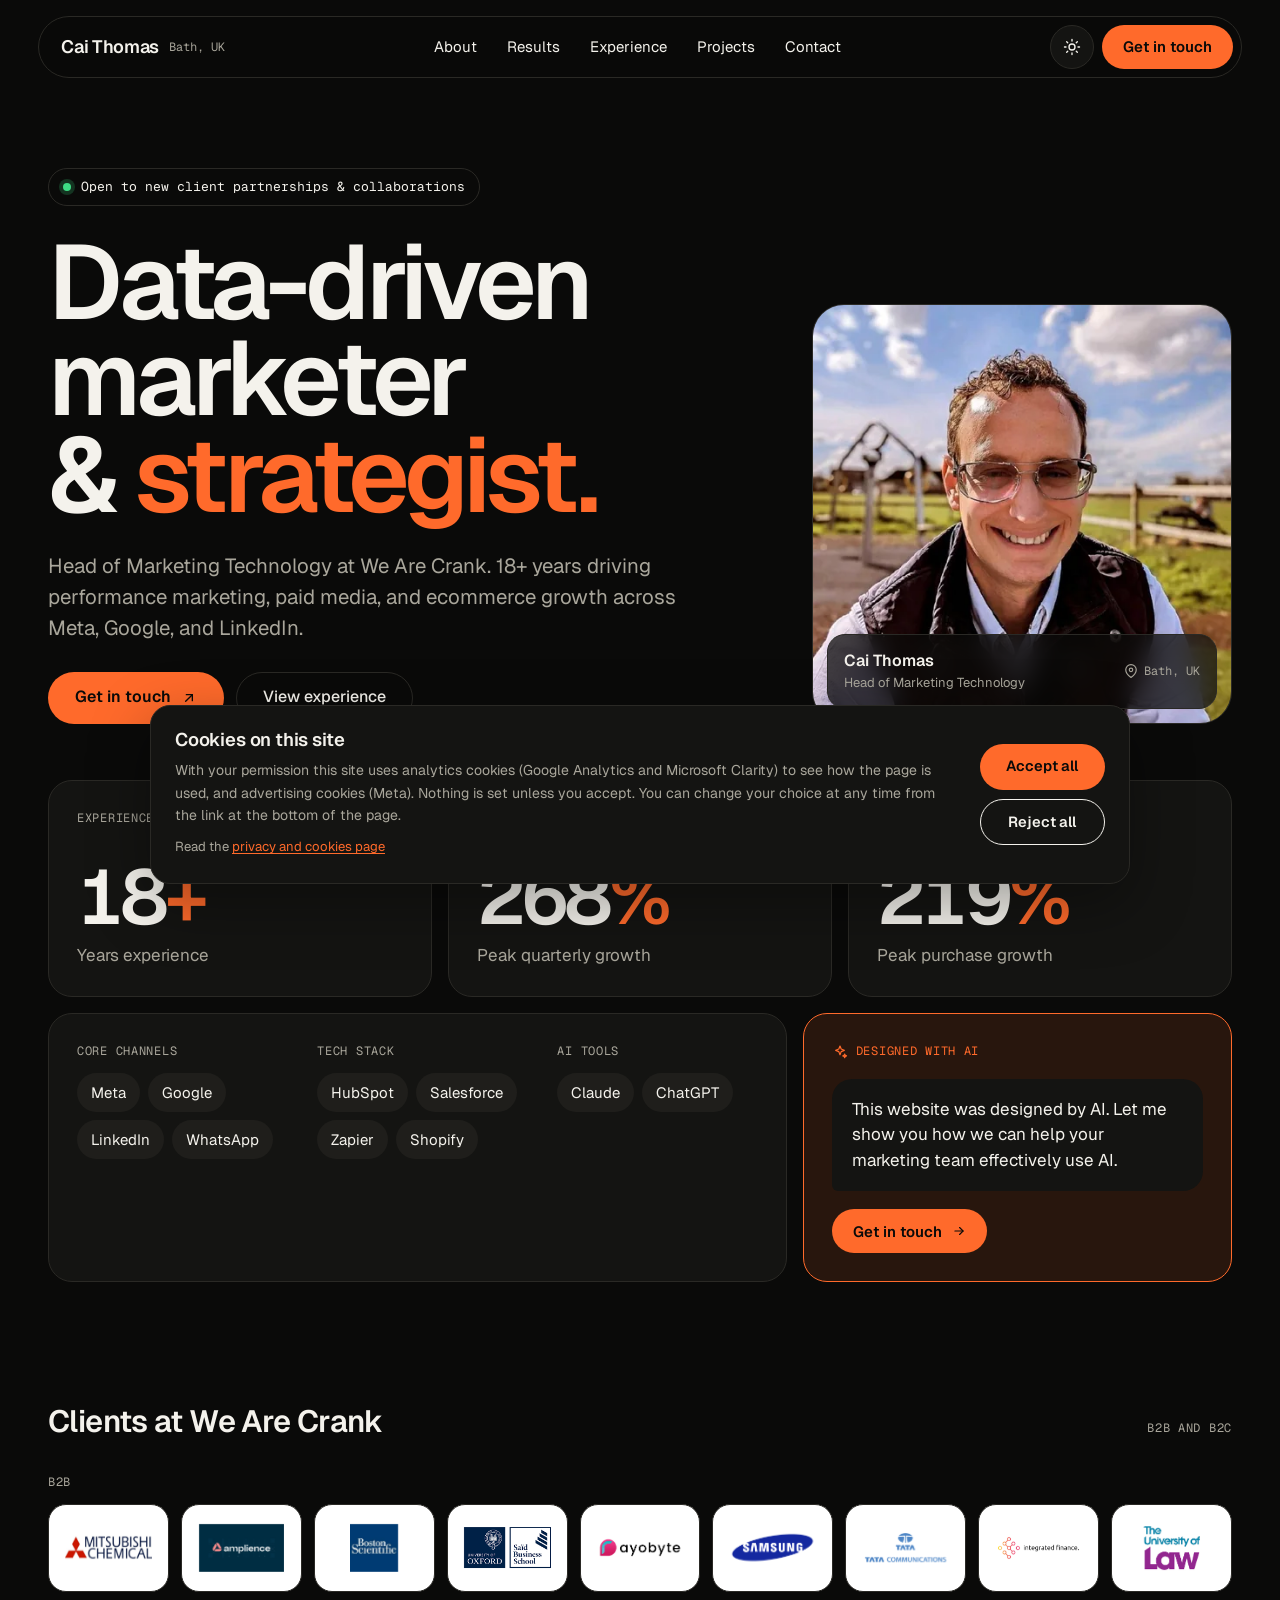
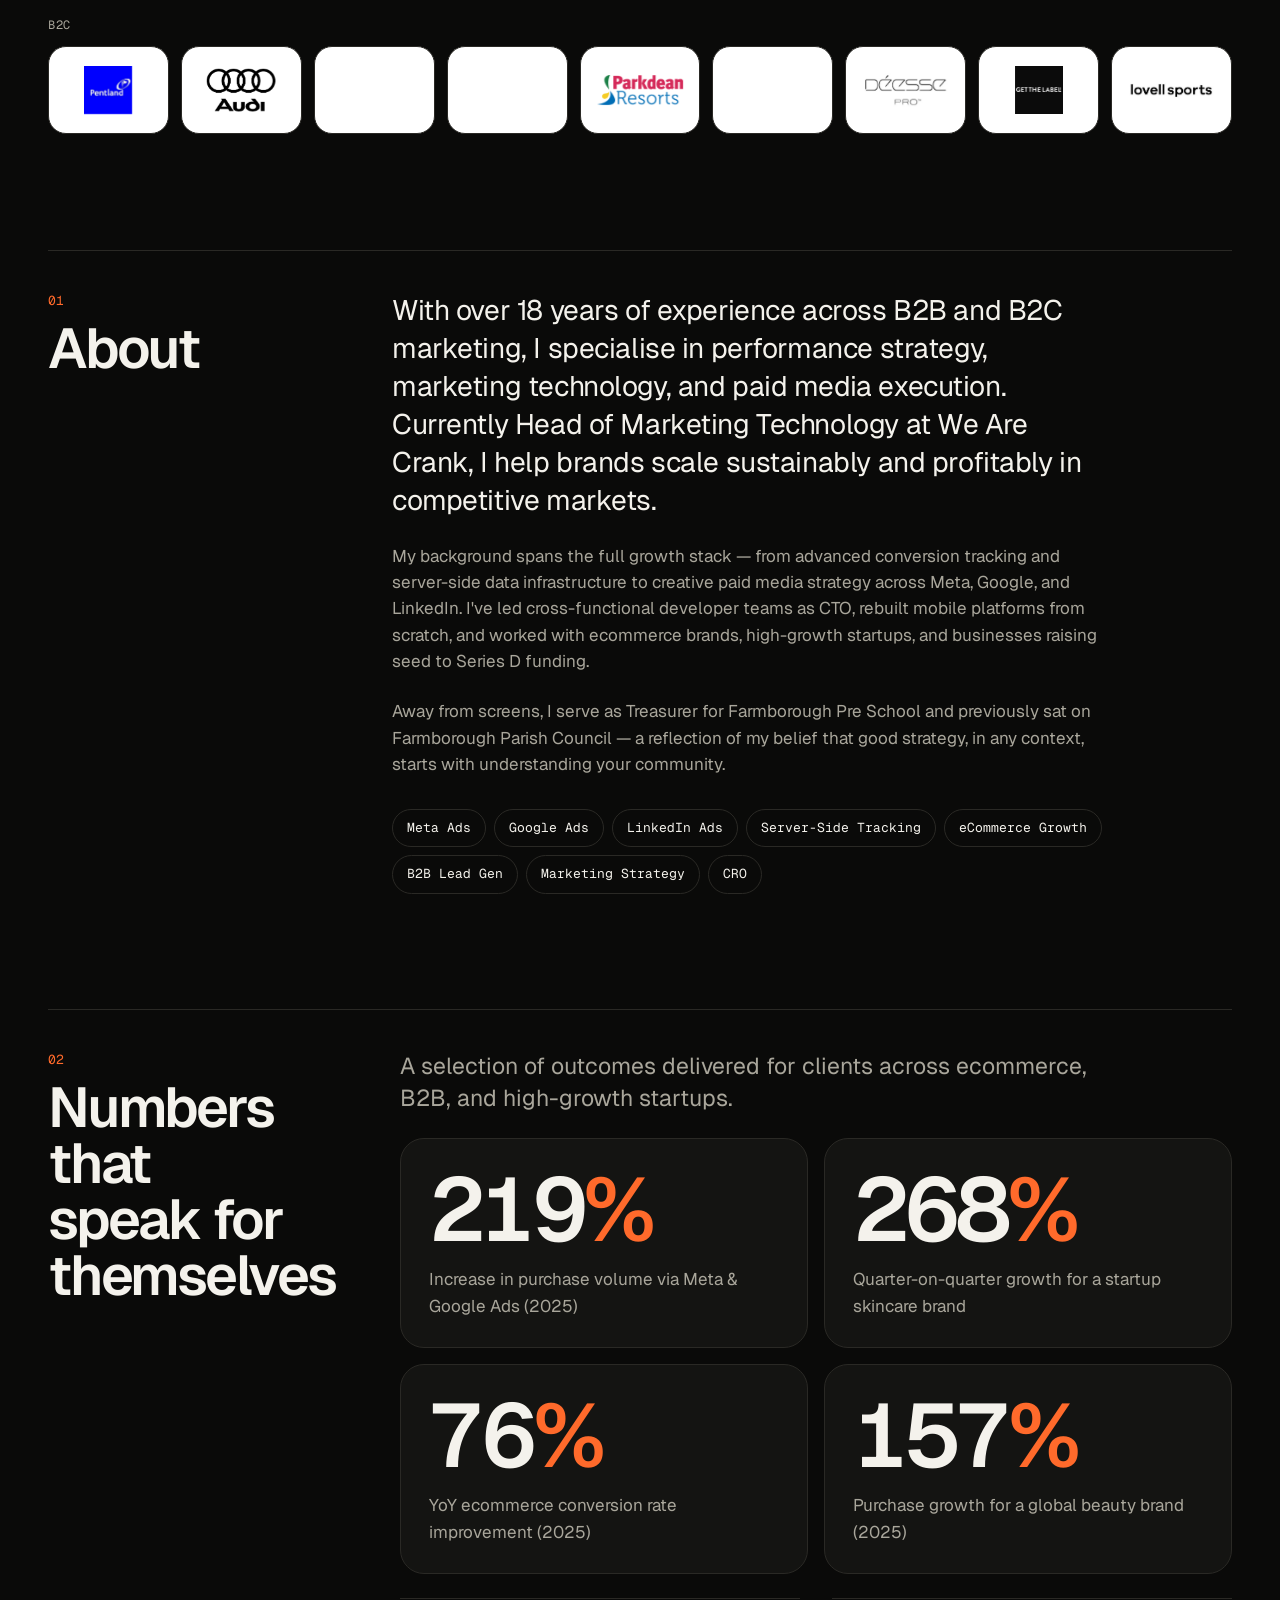
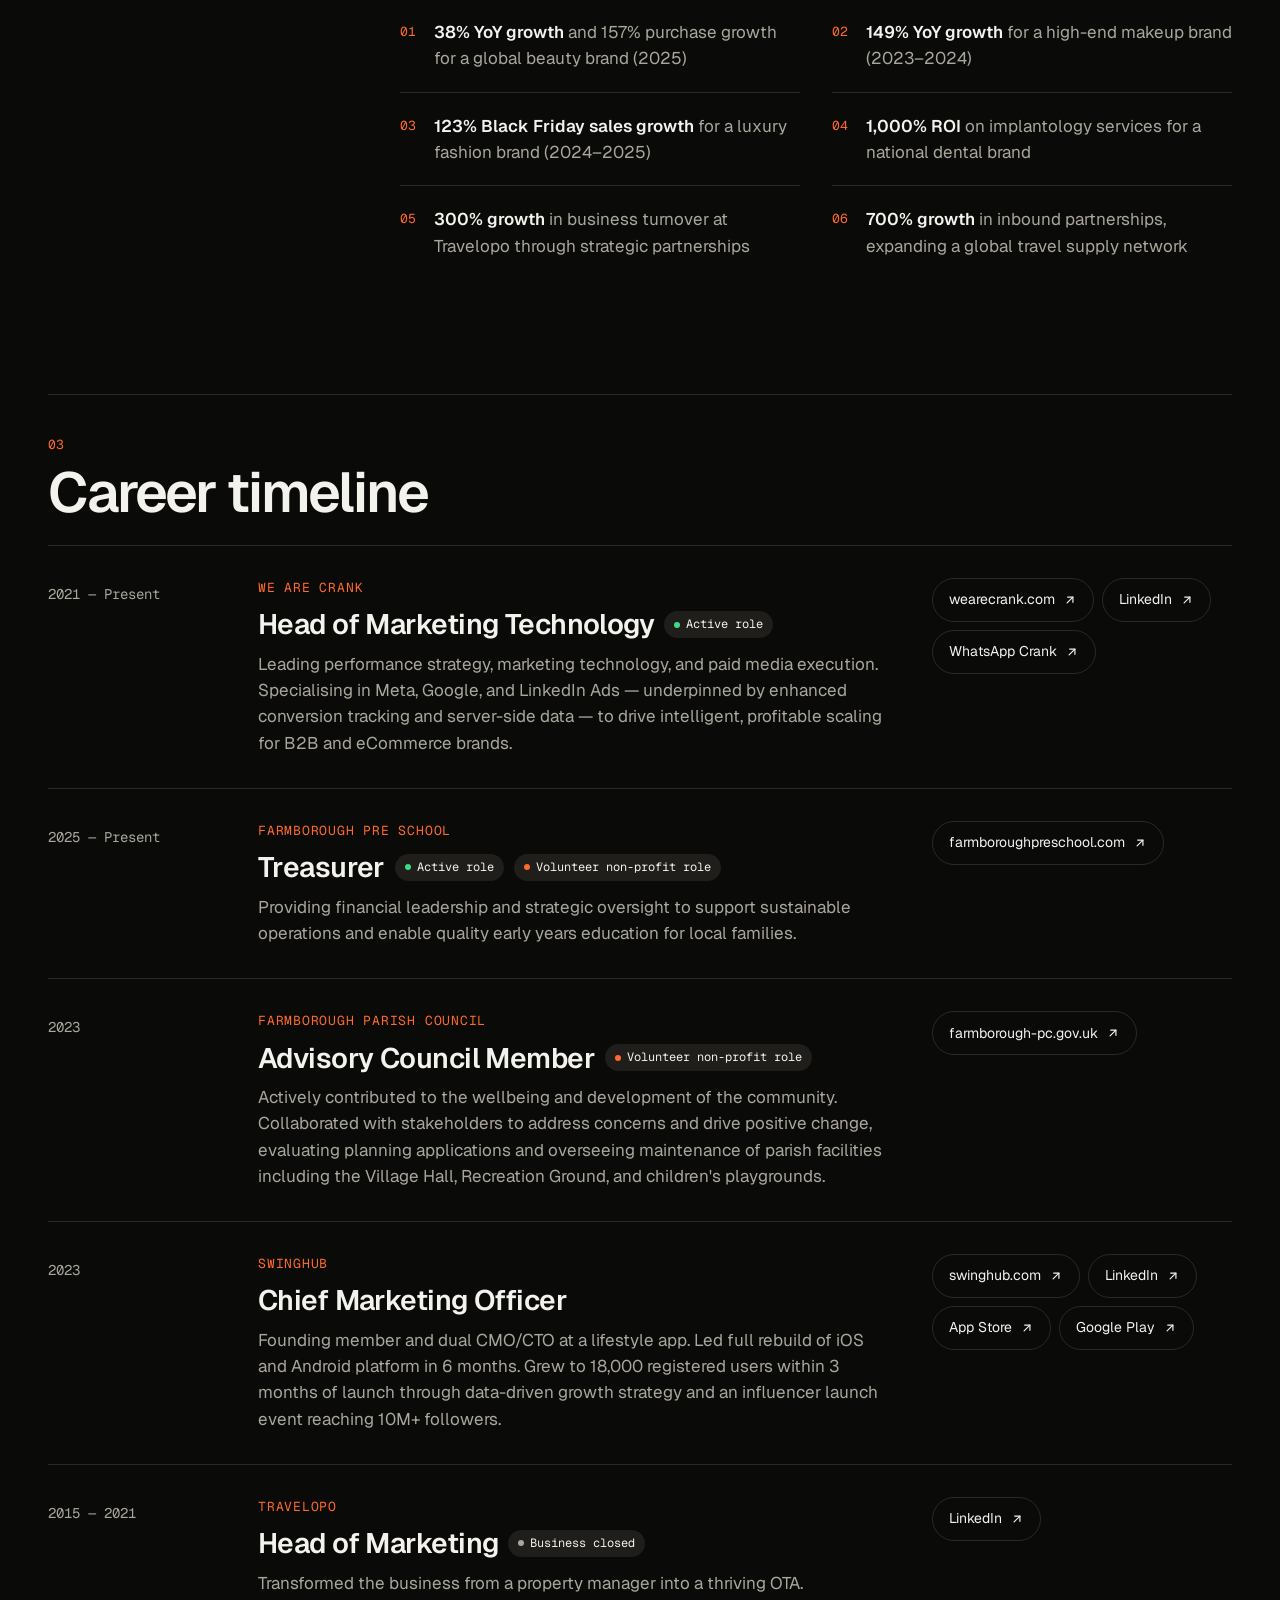
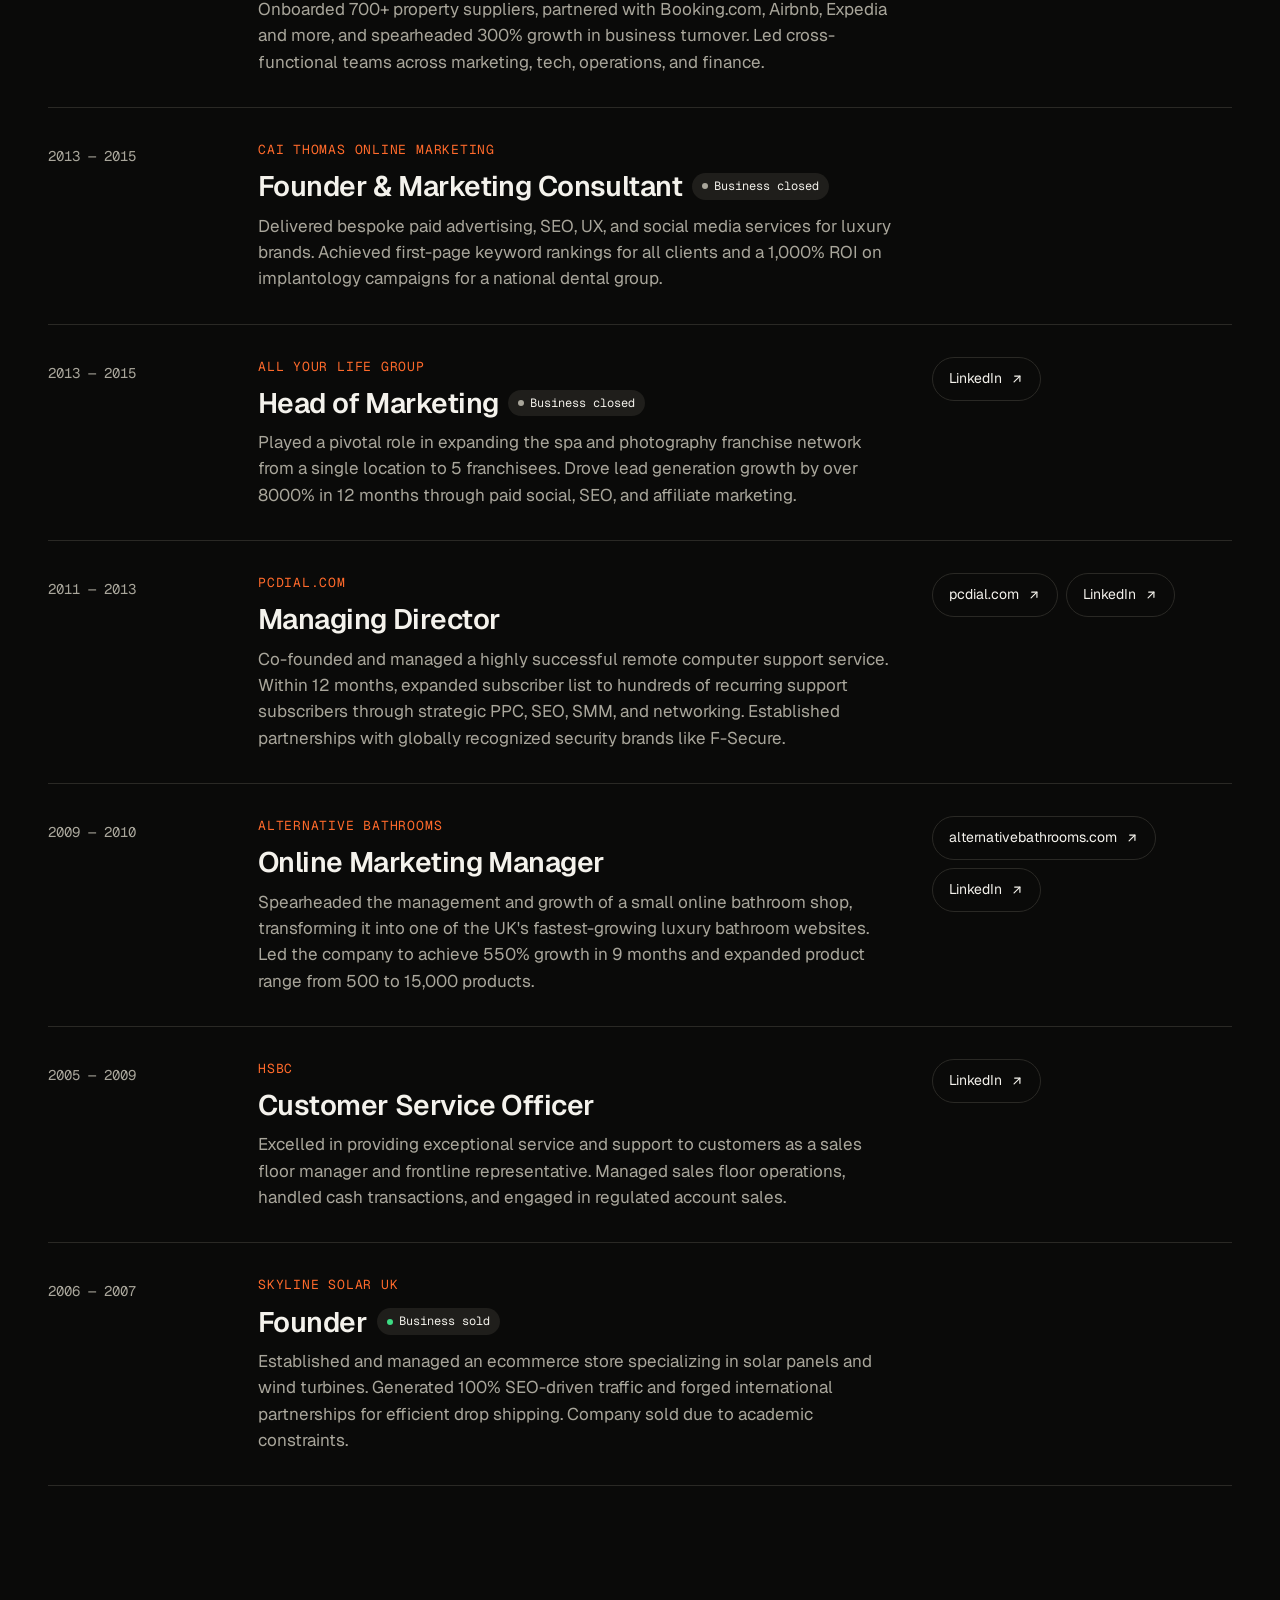
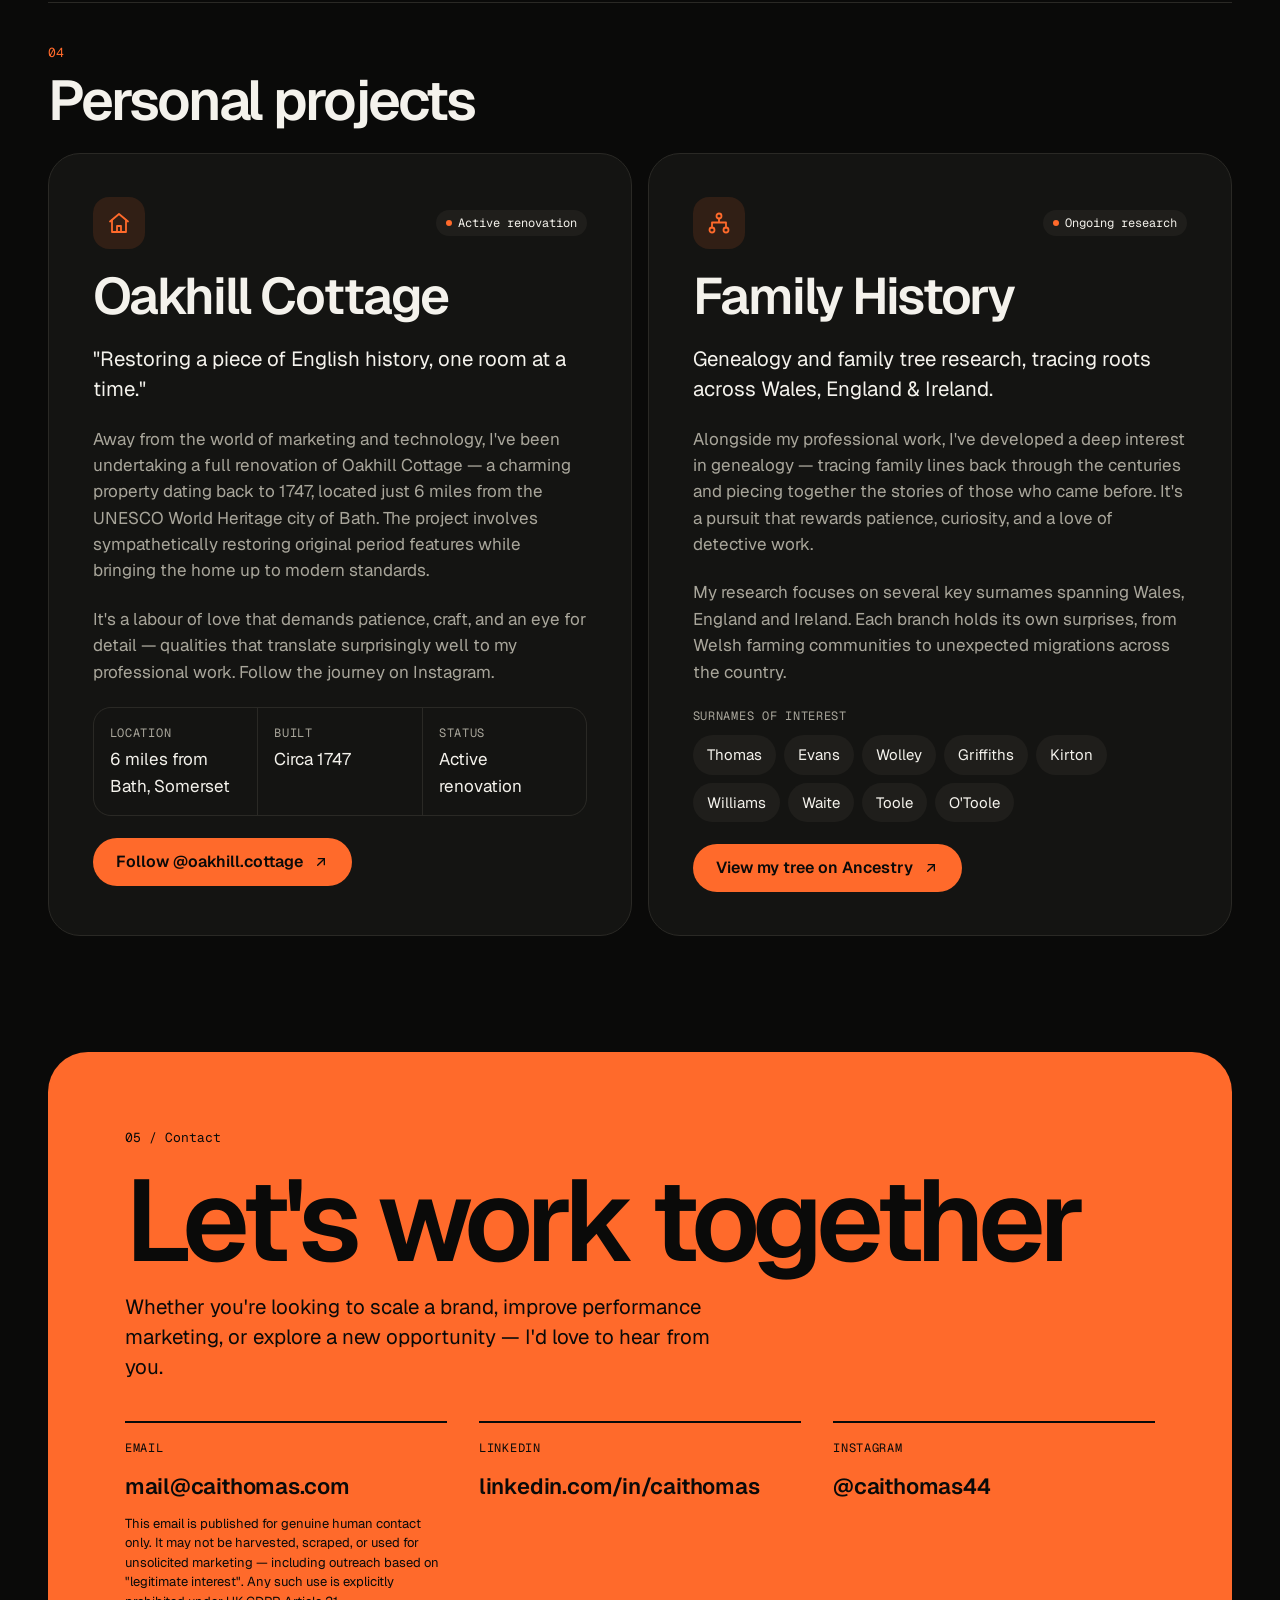
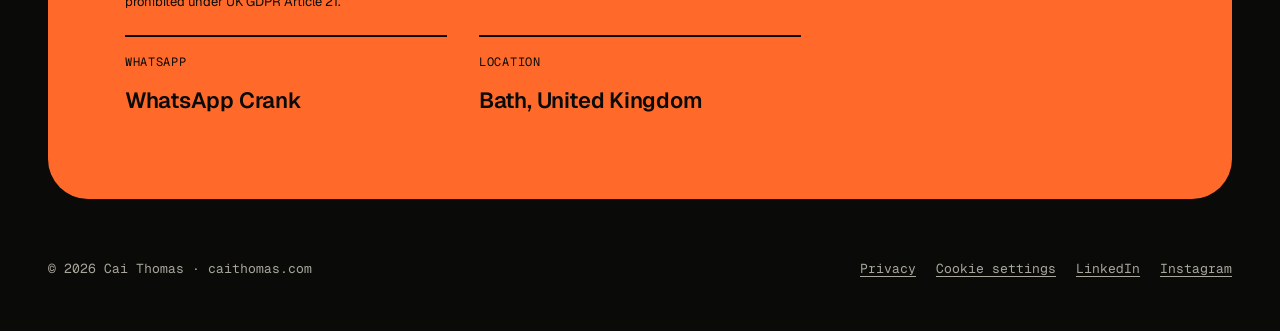
==== commit aca4541a: "Give the new share image its own address so Facebook and LinkedIn fetch it They cache link-preview i" ====
--- a/index.html
+++ b/index.html
@@ -15,7 +15,7 @@
   <meta property="og:type" content="profile">
   <meta property="profile:first_name" content="Cai">
   <meta property="profile:last_name" content="Thomas">
-  <meta property="og:image" content="https://www.caithomas.com/images/social-share.jpg">
+  <meta property="og:image" content="https://www.caithomas.com/images/social-share-2026.jpg">
   <meta property="og:image:width" content="1200">
   <meta property="og:image:height" content="630">
   <meta property="og:image:alt" content="Cai Thomas, Head of Marketing Technology at We Are Crank, Bath">
@@ -24,7 +24,7 @@
   <meta name="twitter:card" content="summary_large_image">
   <meta name="twitter:title" content="Cai Thomas — Head of Marketing Technology">
   <meta name="twitter:description" content="18+ years driving performance marketing, paid media, and ecommerce growth. Based in Bath, UK.">
-  <meta name="twitter:image" content="https://www.caithomas.com/images/social-share.jpg">
+  <meta name="twitter:image" content="https://www.caithomas.com/images/social-share-2026.jpg">
   <link rel="canonical" href="https://www.caithomas.com/">
   <link rel="icon" type="image/svg+xml" href="images/favicon.svg">
   <link rel="icon" type="image/png" sizes="32x32" href="images/favicon-32.png">
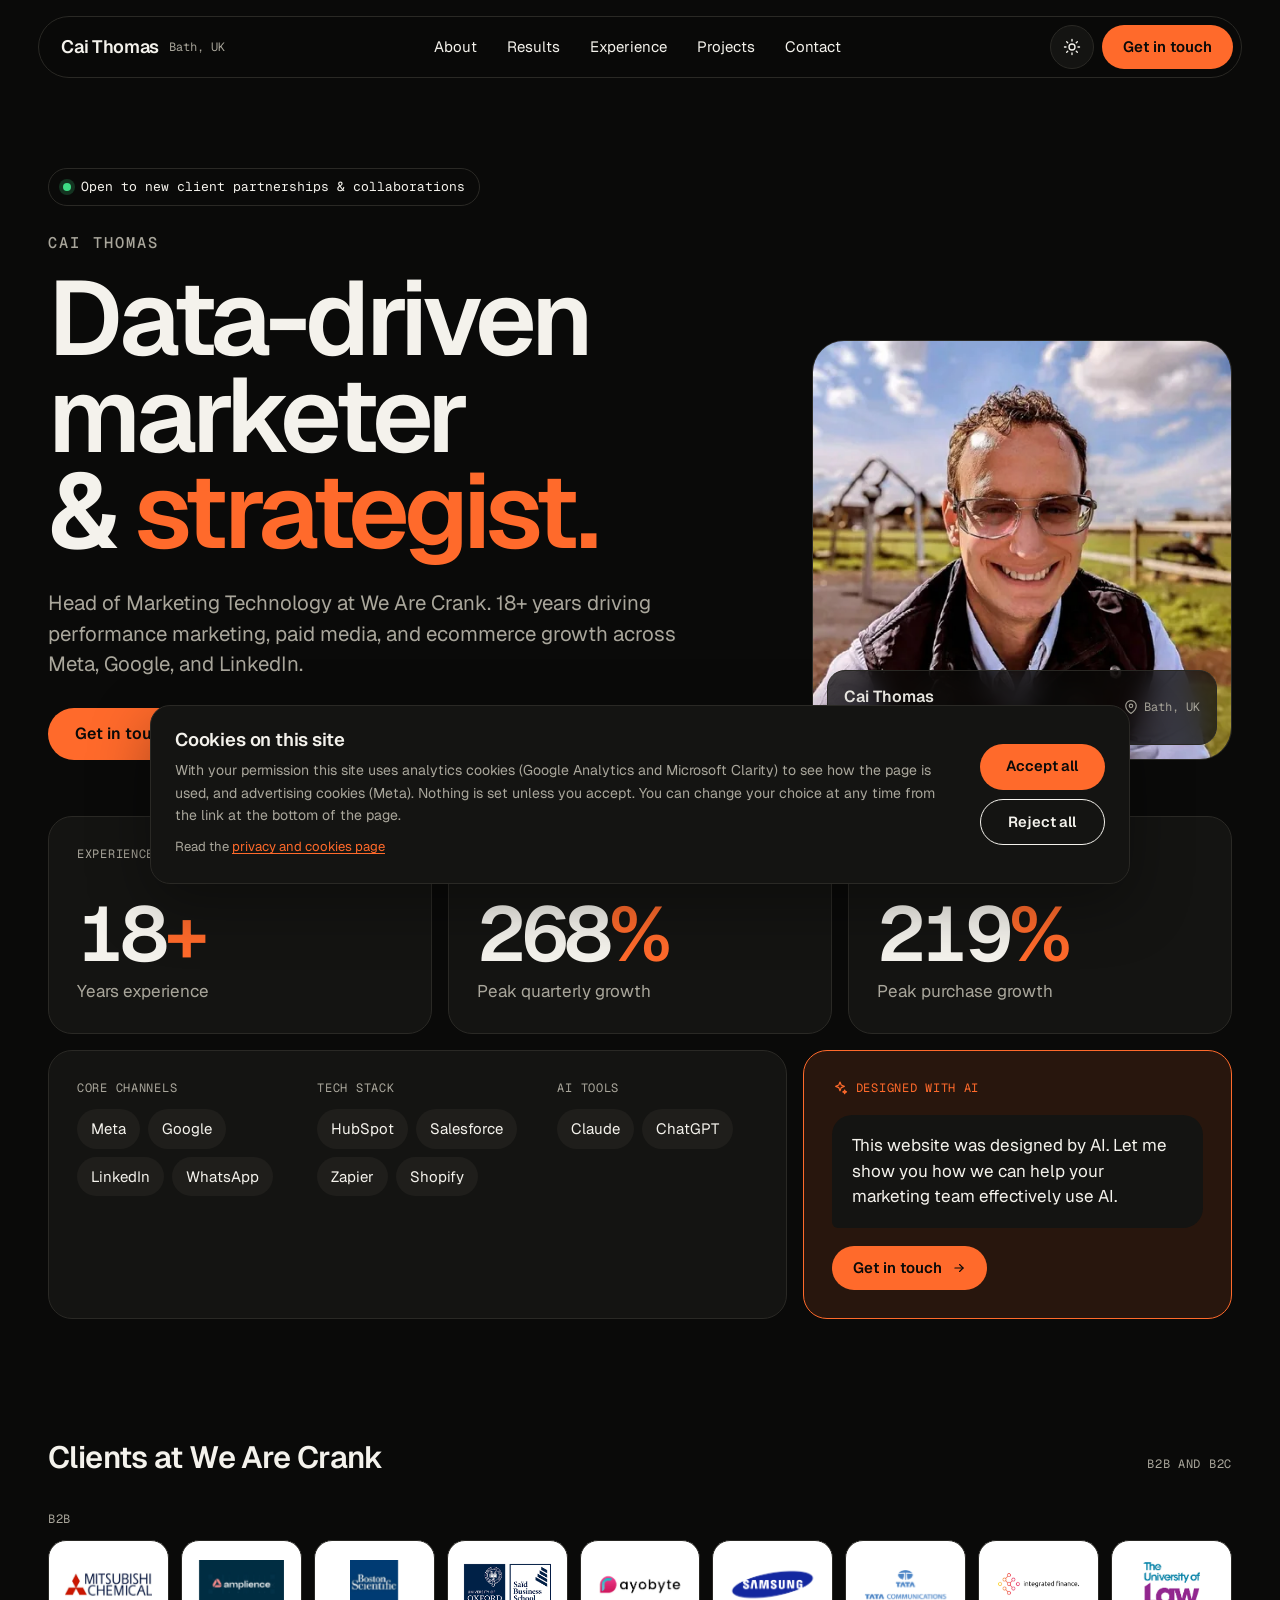
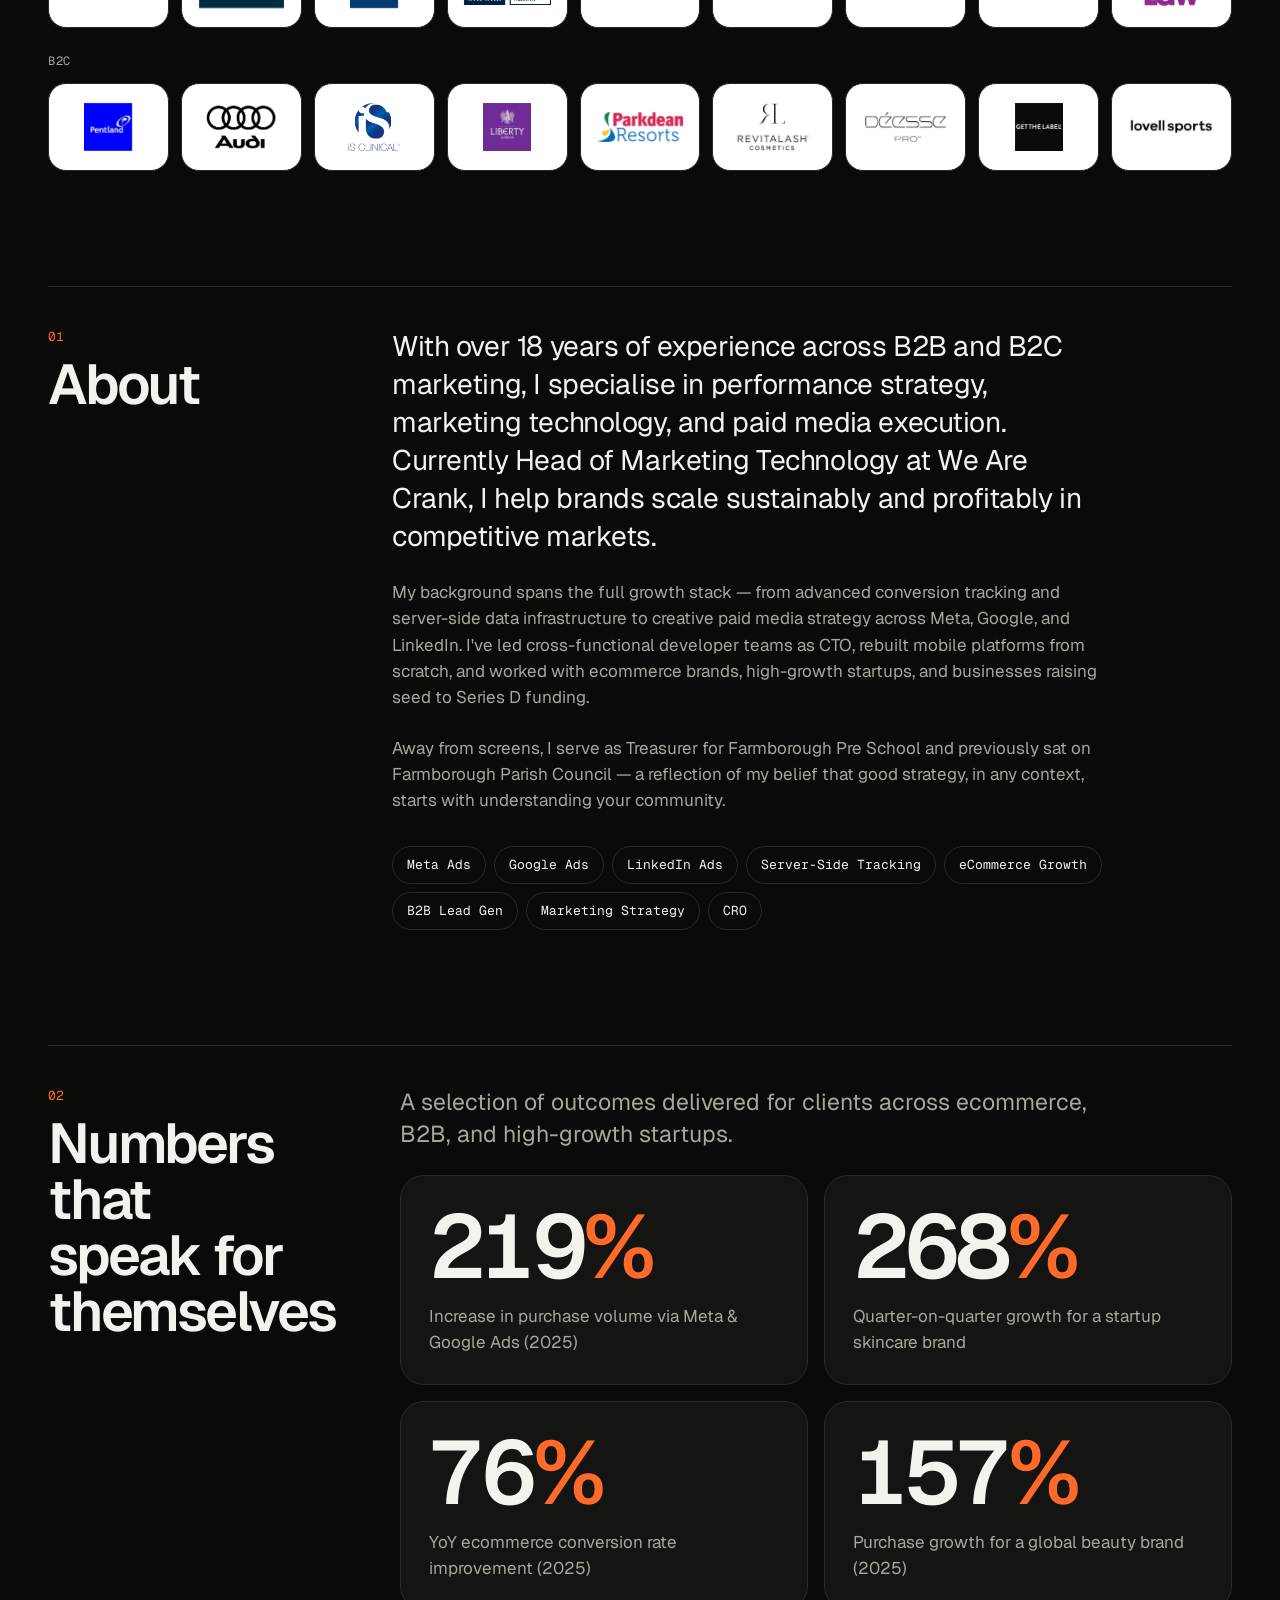
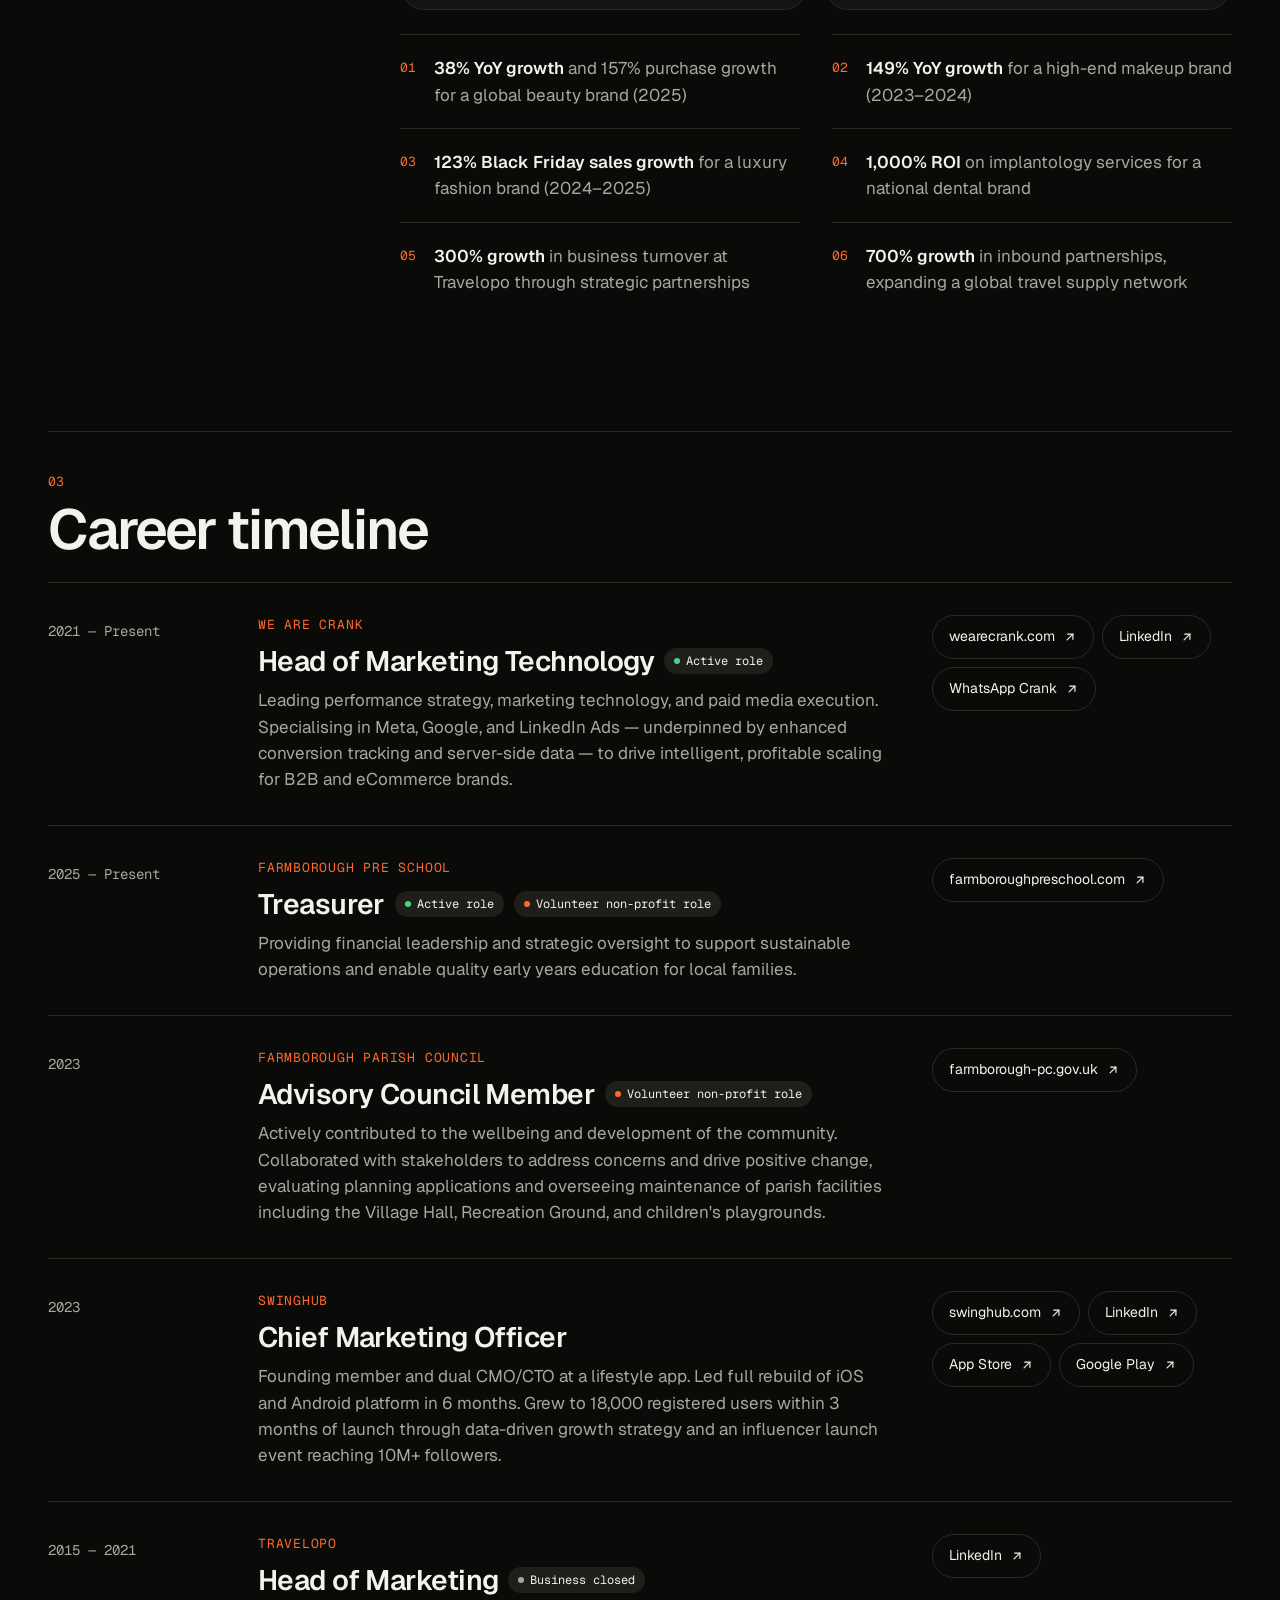
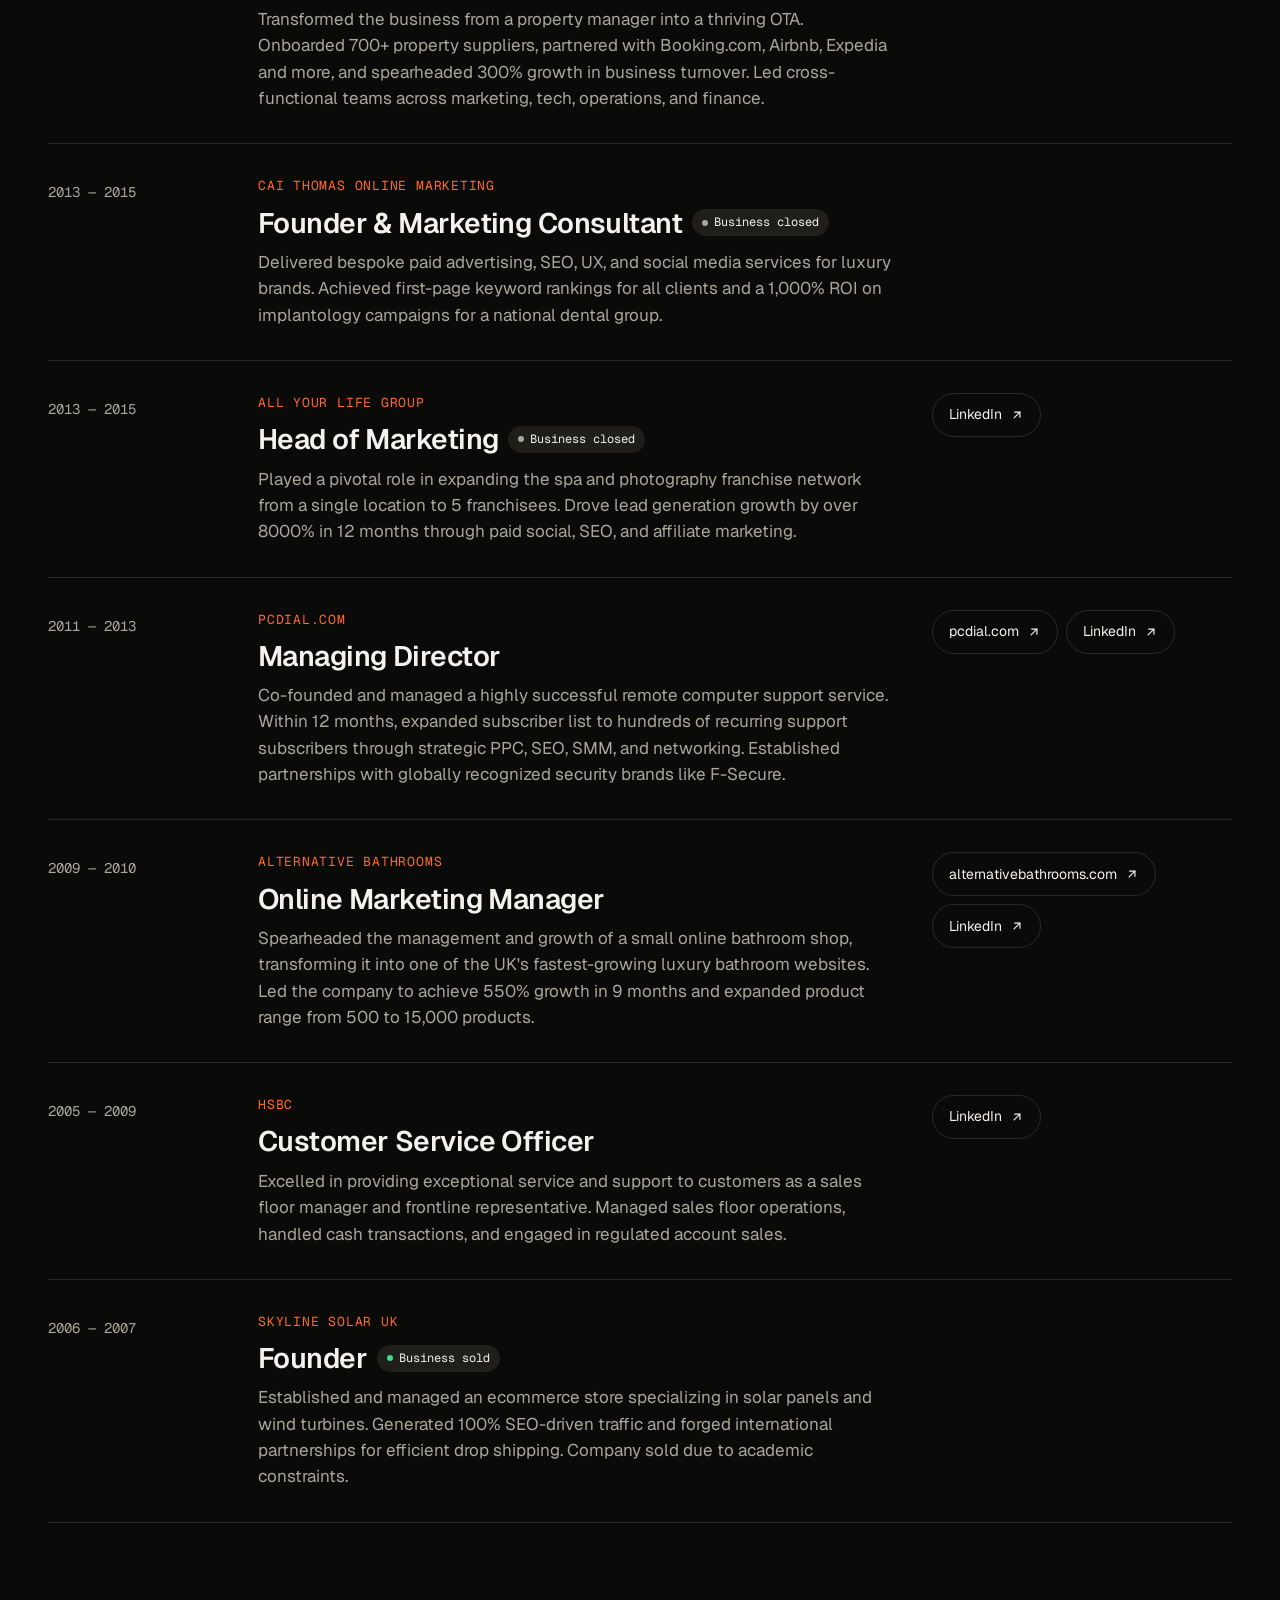
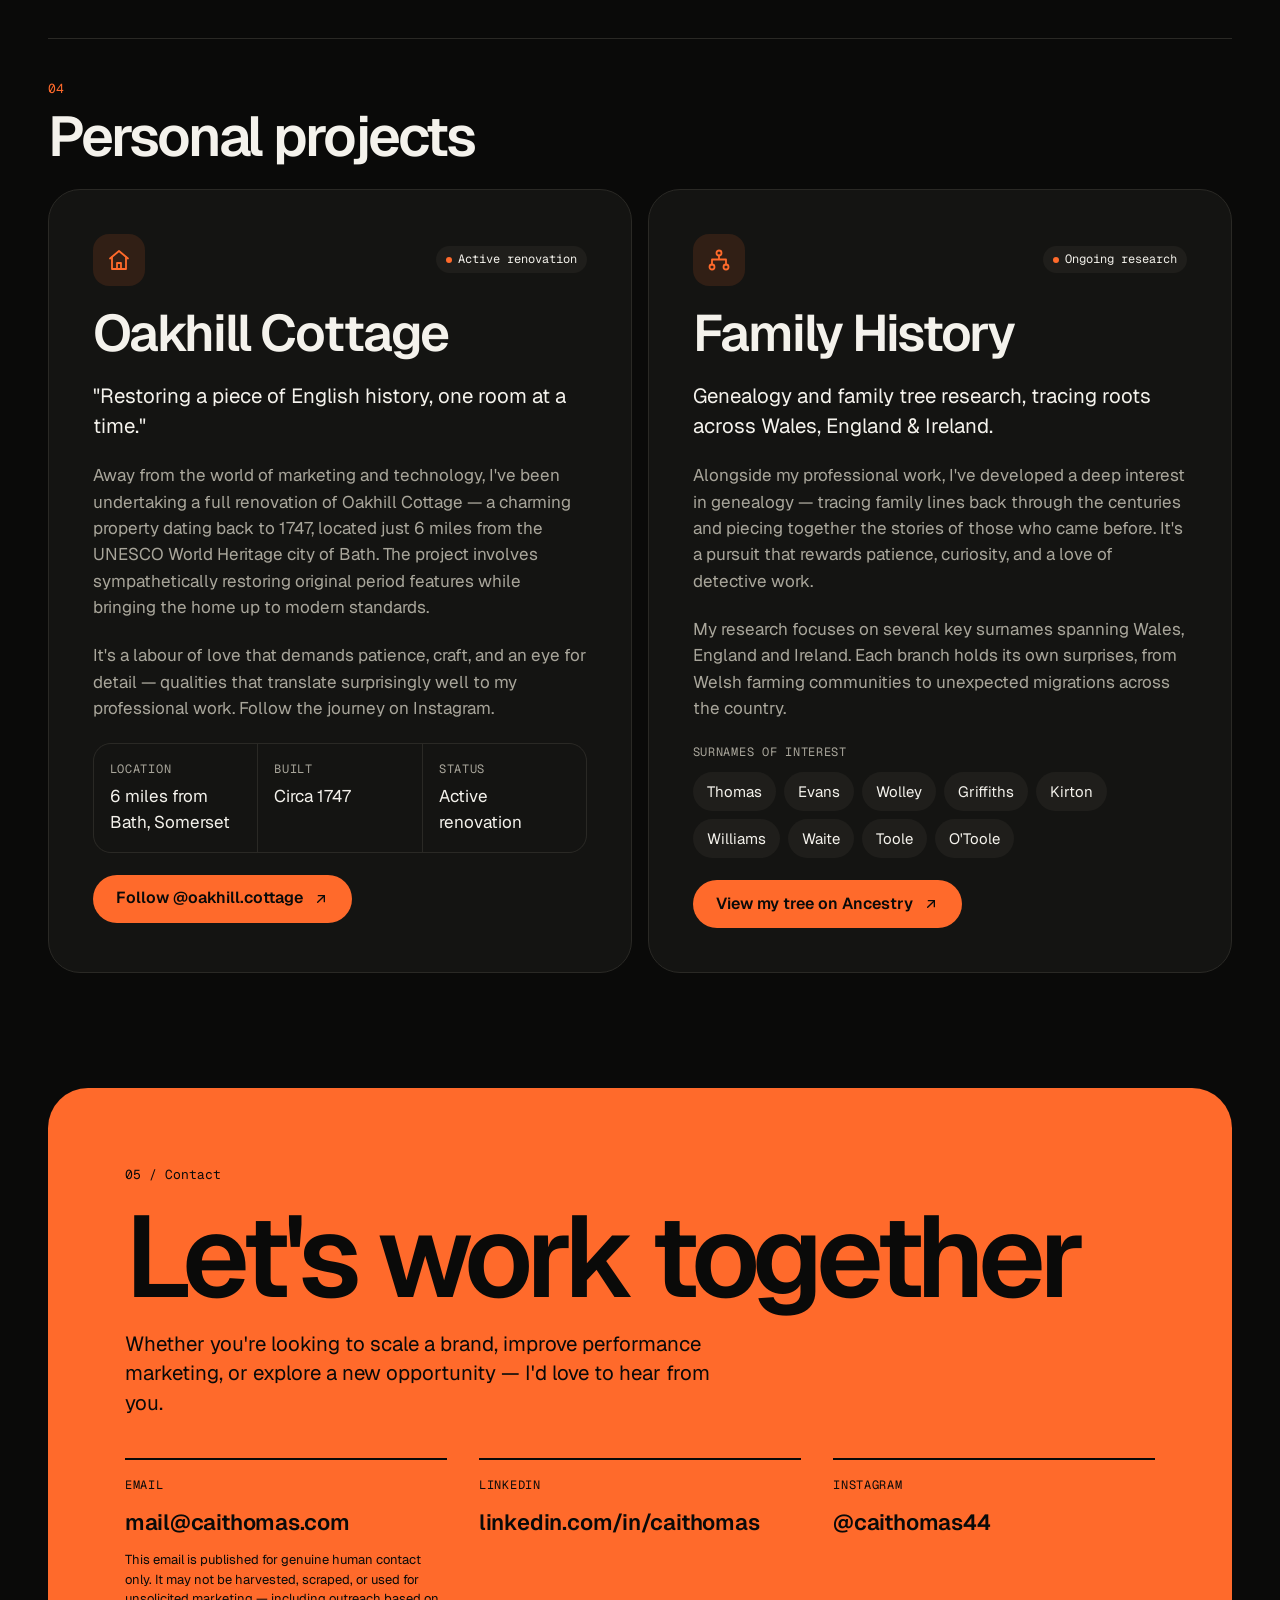
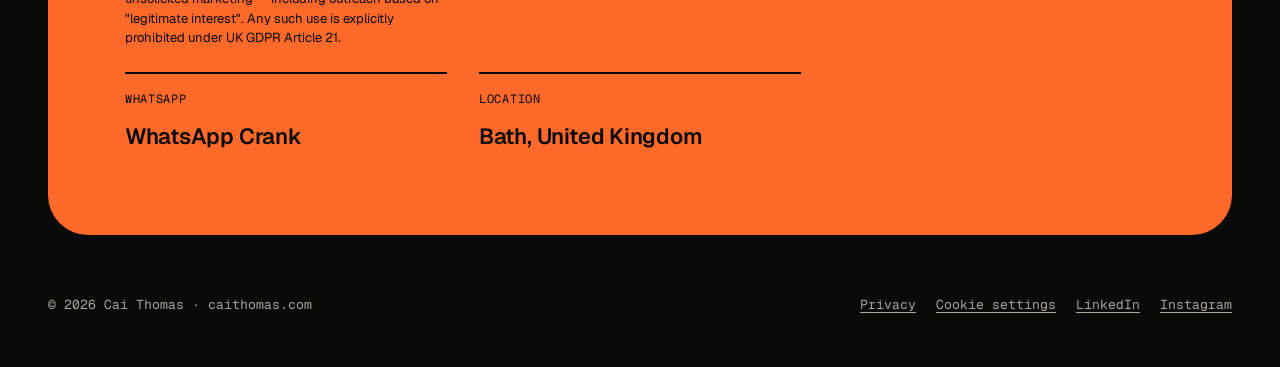
==== commit 572073f9: "Name in the headline, llms.txt, IndexNow and structured-data fixes - The H1 now starts with "Cai Tho" ====
--- a/index.html
+++ b/index.html
@@ -7,6 +7,7 @@
   <title>Cai Thomas — Head of Marketing Technology</title>
   <meta name="description" content="Cai Thomas — Head of Marketing Technology at We Are Crank. 18+ years driving performance marketing, paid media, and ecommerce growth across Meta, Google, and LinkedIn. Based in Bath, UK.">
   <meta name="author" content="Cai Thomas">
+  <meta name="robots" content="index, follow, max-image-preview:large, max-snippet:-1, max-video-preview:-1">
   <meta name="google-site-verification" content="vRzPS8bJnd2Yzdj6y4fYwLbeIHxx6dsVMNFIC4_wwGM">
   <meta name="msvalidate.01" content="555A0EC4A10E25F9791645C963C046DE">
   <meta property="og:title" content="Cai Thomas — Head of Marketing Technology">
@@ -30,6 +31,7 @@
   <link rel="icon" type="image/png" sizes="32x32" href="images/favicon-32.png">
   <link rel="alternate icon" href="favicon.ico">
   <link rel="manifest" href="site.webmanifest">
+  <link rel="alternate" type="text/markdown" href="/llms.txt" title="Summary for AI tools">
   <meta name="theme-color" content="#0A0A09">
   <link rel="apple-touch-icon" href="images/apple-touch-icon.png">
 
@@ -54,6 +56,7 @@
       "name": "Cai Thomas — Head of Marketing Technology",
       "description": "Cai Thomas — Head of Marketing Technology at We Are Crank. 18+ years driving performance marketing, paid media, and ecommerce growth across Meta, Google, and LinkedIn. Based in Bath, UK.",
       "inLanguage": "en-GB",
+      "dateCreated": "2026-02-18",
       "dateModified": "2026-10-23",
       "isPartOf": {
         "@id": "https://www.caithomas.com/#website"
@@ -315,10 +318,10 @@
       <div class="hero-grid">
         <div class="hero-text">
           <p class="status-pill"><span class="status-dot" aria-hidden="true"></span>Open to new client partnerships &amp; collaborations</p>
-          <h1 class="hero-title" id="hero-title">Data-driven marketer &amp; <span class="accent">strategist.</span></h1>
+          <h1 class="hero-title" id="hero-title"><span class="hero-name">Cai Thomas<span class="visually-hidden"> — </span></span>Data-driven marketer &amp; <span class="accent">strategist.</span></h1>
           <p class="hero-lead">Head of Marketing Technology at We Are Crank. 18+ years driving performance marketing, paid media, and ecommerce growth across Meta, Google, and LinkedIn.</p>
           <div class="hero-ctas">
-            <a class="btn btn-primary" href="https://www.linkedin.com/in/caithomas/" target="_blank" rel="noopener">Get in touch
+            <a class="btn btn-primary" href="https://www.linkedin.com/in/caithomas/" target="_blank" rel="me noopener">Get in touch
               <svg aria-hidden="true" width="16" height="16" viewBox="0 0 24 24" fill="none" stroke="currentColor" stroke-width="2" stroke-linecap="round" stroke-linejoin="round"><path d="M7 17L17 7"/><path d="M8 7h9v9"/></svg></a>
             <a class="btn btn-ghost" href="#experience">View experience</a>
           </div>
@@ -655,11 +658,11 @@
           </li>
           <li>
             <span class="contact-label">LinkedIn</span>
-            <a class="contact-value" href="https://www.linkedin.com/in/caithomas/" target="_blank" rel="noopener">linkedin.com/in/caithomas</a>
+            <a class="contact-value" href="https://www.linkedin.com/in/caithomas/" target="_blank" rel="me noopener">linkedin.com/in/caithomas</a>
           </li>
           <li>
             <span class="contact-label">Instagram</span>
-            <a class="contact-value" href="https://www.instagram.com/caithomas44" target="_blank" rel="noopener">@caithomas44</a>
+            <a class="contact-value" href="https://www.instagram.com/caithomas44" target="_blank" rel="me noopener">@caithomas44</a>
           </li>
           <li>
             <span class="contact-label">WhatsApp</span>
@@ -680,14 +683,14 @@
     <ul class="footer-links">
       <li><a href="privacy.html">Privacy</a></li>
       <li><button type="button" class="footer-cookie-link" id="cookieSettings">Cookie settings</button></li>
-      <li><a href="https://www.linkedin.com/in/caithomas/" target="_blank" rel="noopener">LinkedIn</a></li>
-      <li><a href="https://www.instagram.com/caithomas44" target="_blank" rel="noopener">Instagram</a></li>
+      <li><a href="https://www.linkedin.com/in/caithomas/" target="_blank" rel="me noopener">LinkedIn</a></li>
+      <li><a href="https://www.instagram.com/caithomas44" target="_blank" rel="me noopener">Instagram</a></li>
     </ul>
   </footer>
 
   <div id="cookieConsent" class="cookie-overlay" role="region" aria-labelledby="cookieTitle">
     <div class="cookie-modal">
-      <h2 class="cookie-title" id="cookieTitle">Cookies on this site</h2>
+      <p class="cookie-title" id="cookieTitle">Cookies on this site</p>
       <p class="cookie-text" id="cookieText">With your permission this site uses analytics cookies (Google Analytics and Microsoft Clarity) to see how the page is used, and advertising cookies (Meta). Nothing is set unless you accept. You can change your choice at any time from the link at the bottom of the page.</p>
       <div class="cookie-buttons">
         <button type="button" id="cookieAccept" class="cookie-btn cookie-btn-accept">Accept all</button>
--- a/style.css
+++ b/style.css
@@ -63,6 +63,10 @@
 
 .container { max-width: 1280px; margin: 0 auto; padding-inline: var(--gutter); }
 .accent { color: var(--accent); }
+.visually-hidden {
+  position: absolute !important; width: 1px; height: 1px; padding: 0; margin: -1px;
+  overflow: hidden; clip: rect(0 0 0 0); white-space: nowrap; border: 0;
+}
 .muted { color: var(--muted); }
 .label {
   font-family: var(--mono);
@@ -155,6 +159,11 @@
   font-size: clamp(52px, 8.2vw, 128px); line-height: 0.92;
   letter-spacing: -0.05em; font-weight: 600;
   text-wrap: balance;
+}
+.hero-name {
+  display: block; margin-bottom: 18px;
+  font-family: var(--mono); font-size: clamp(14px, 1.2vw, 16px); font-weight: 500;
+  letter-spacing: 0.14em; line-height: 1.2; text-transform: uppercase; color: var(--muted);
 }
 .hero-lead { margin: 0; max-width: 640px; font-size: clamp(18px, 1.6vw, 22px); line-height: 1.5; color: var(--muted); }
 .hero-ctas { display: flex; flex-wrap: wrap; gap: 12px; }
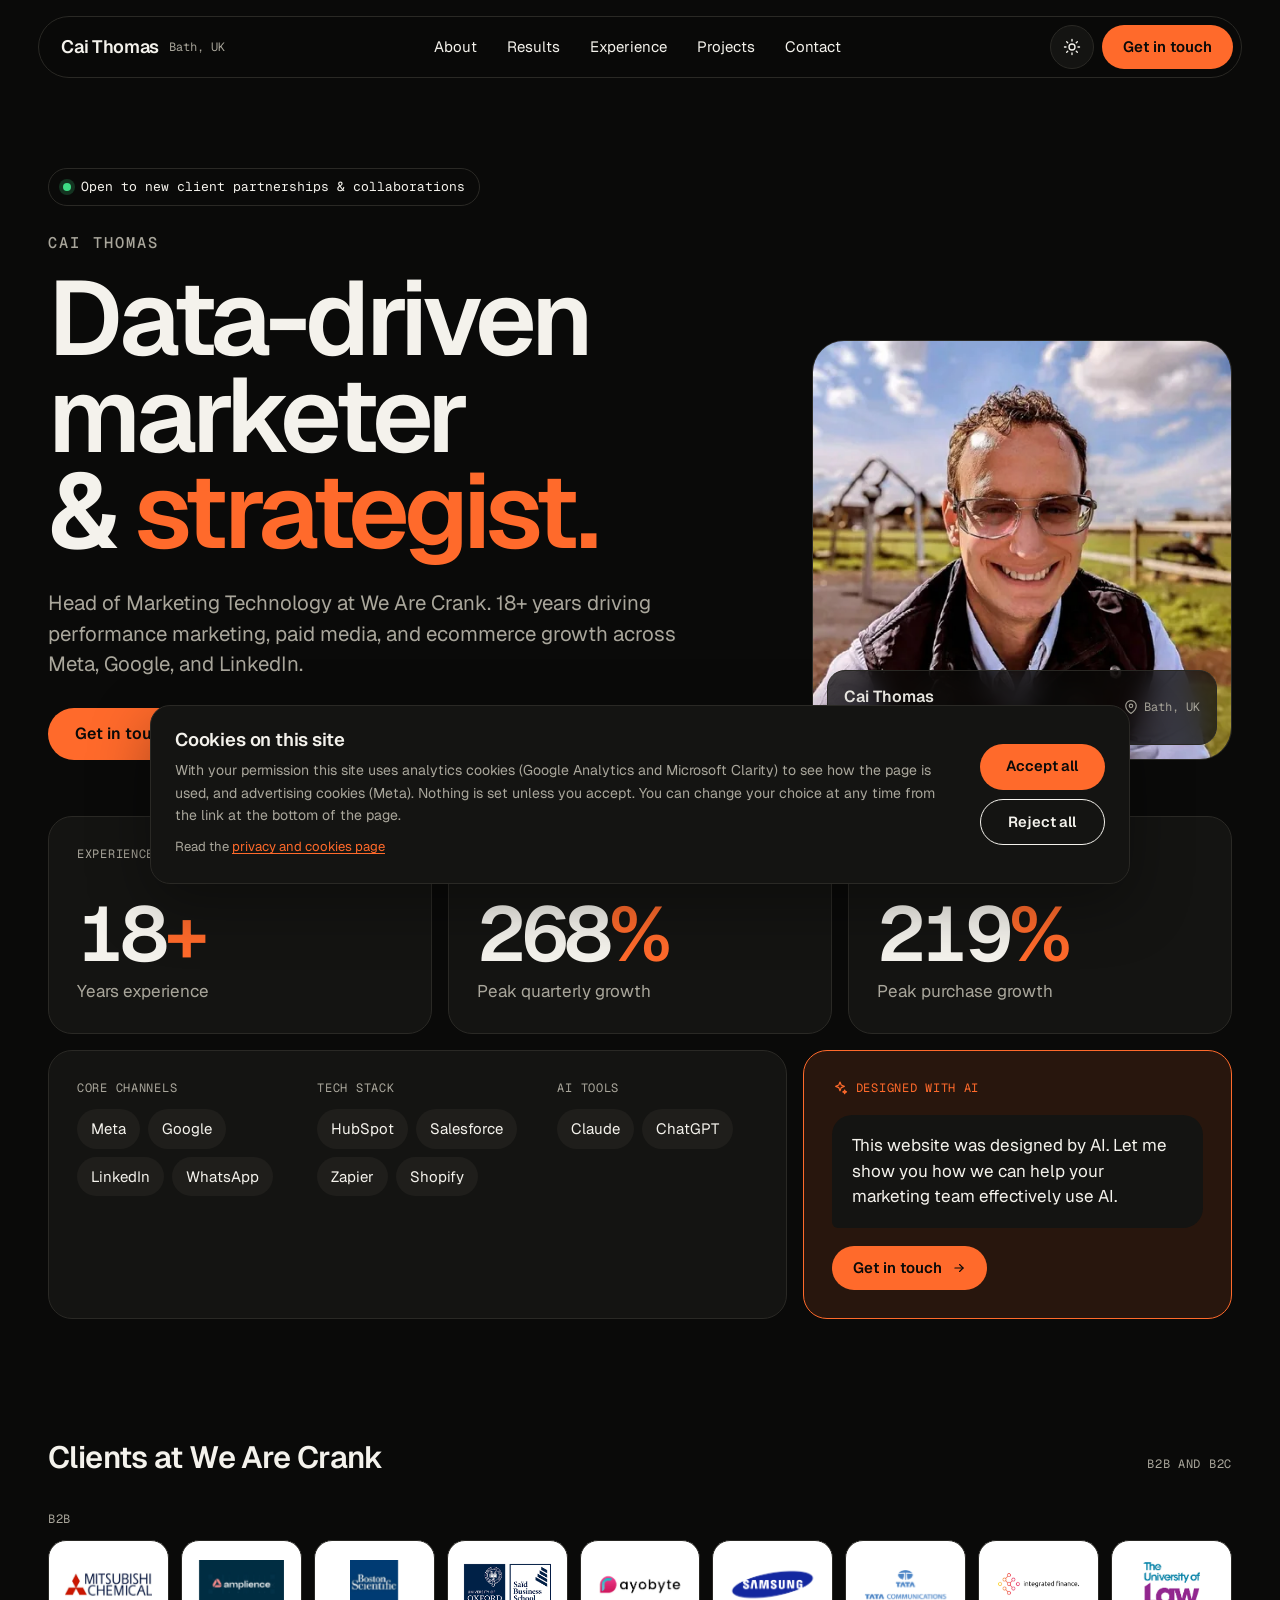
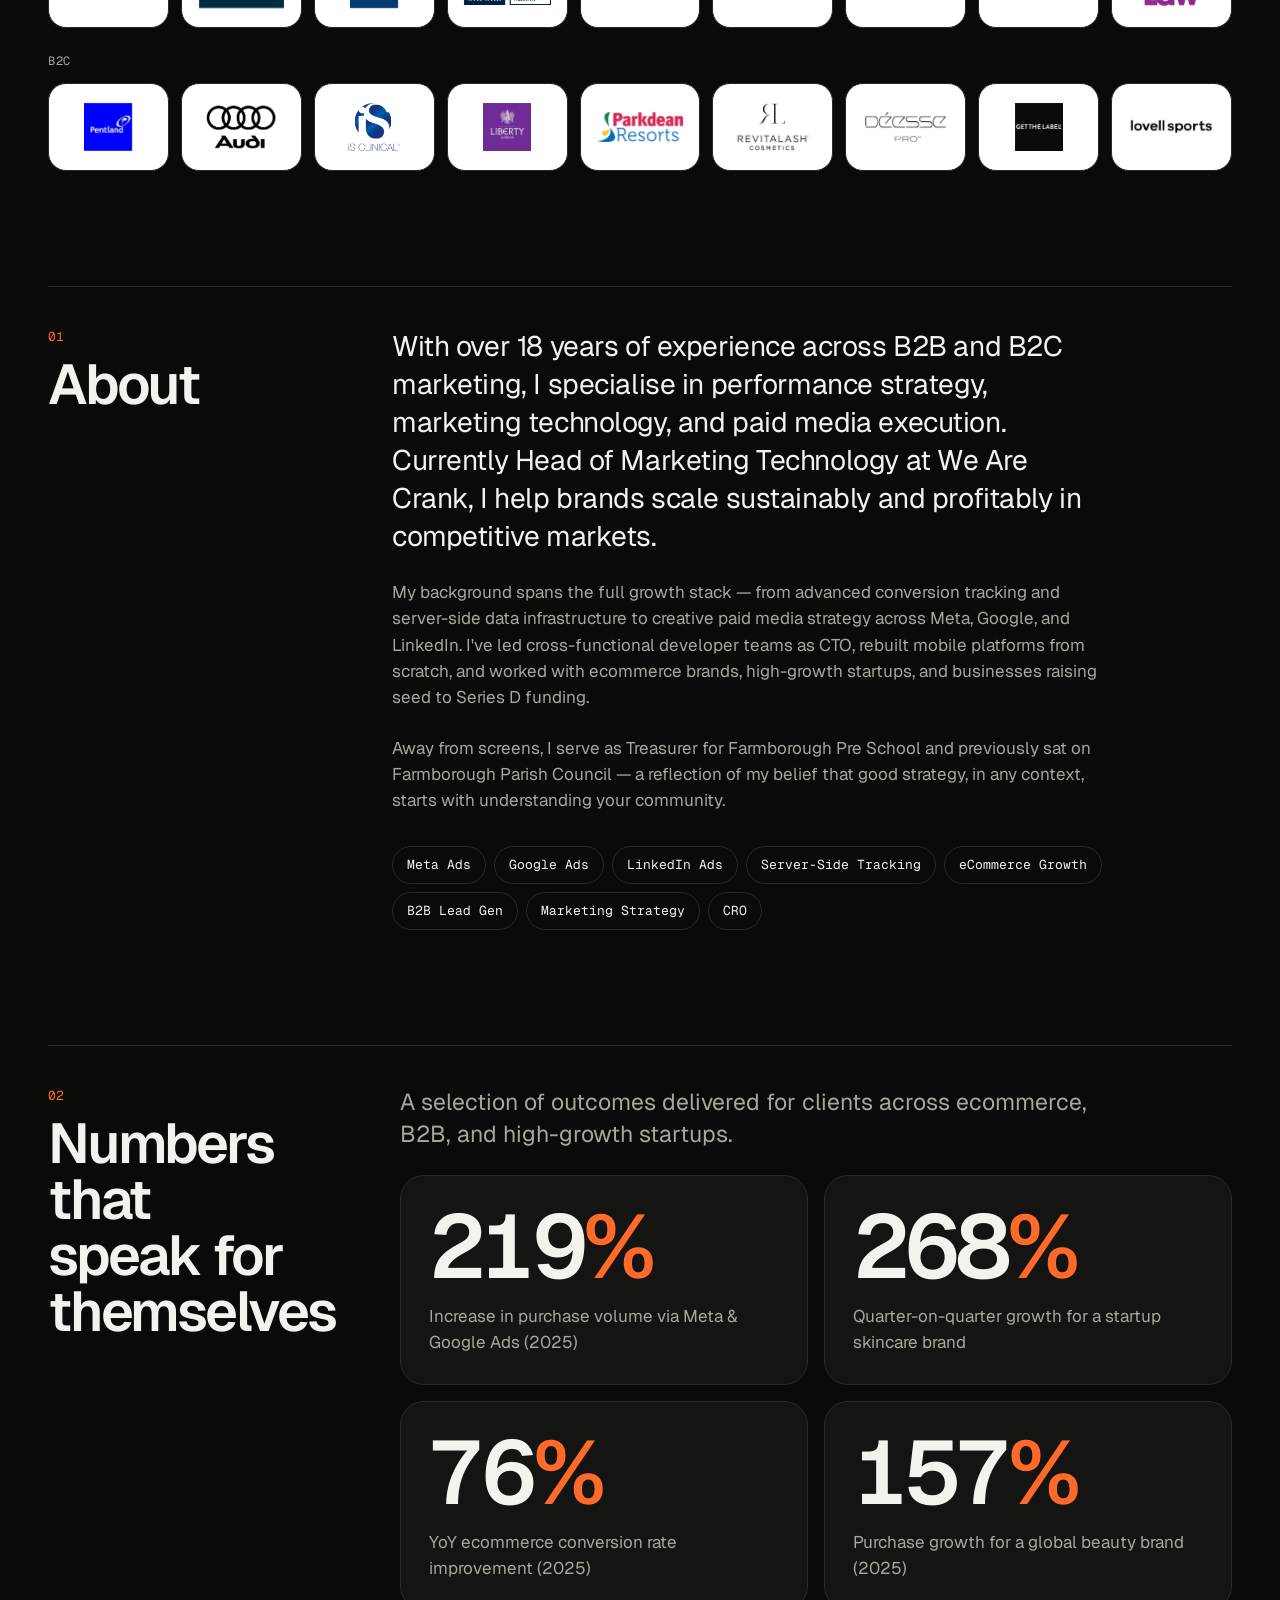
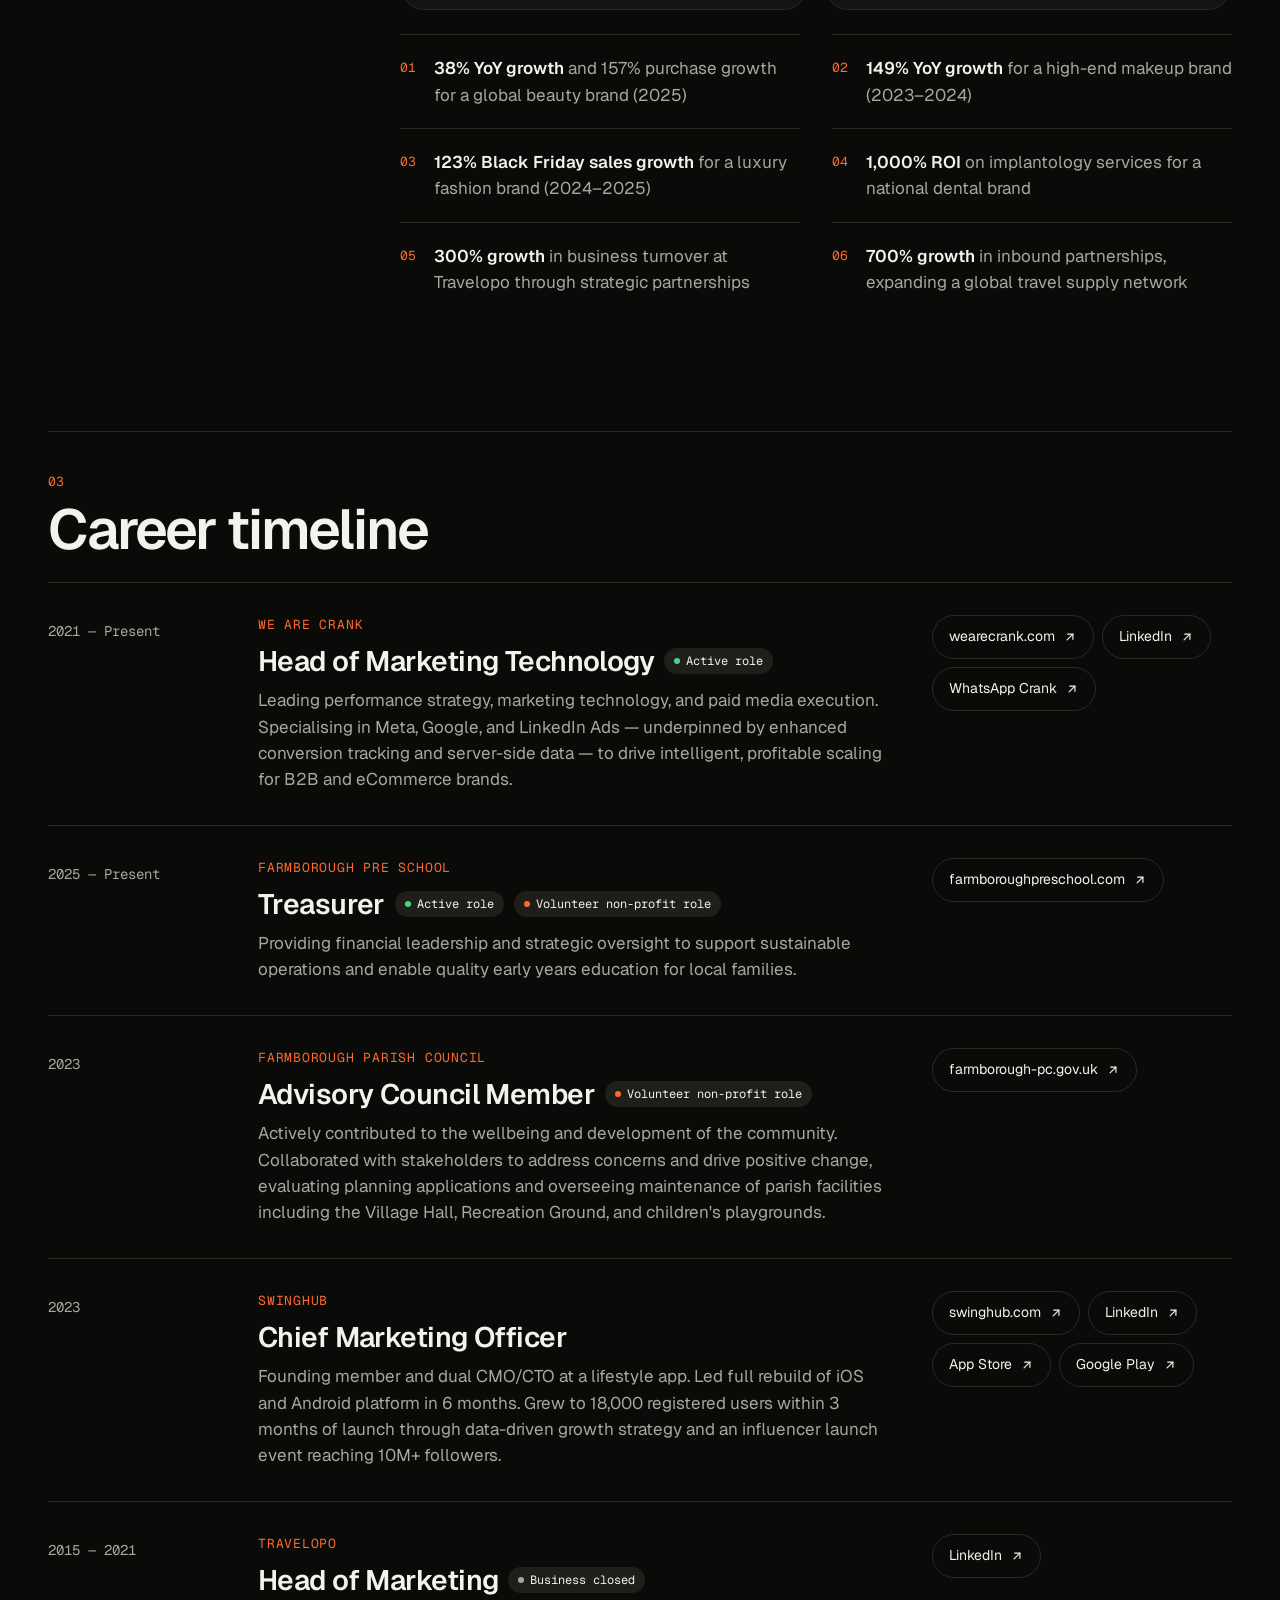
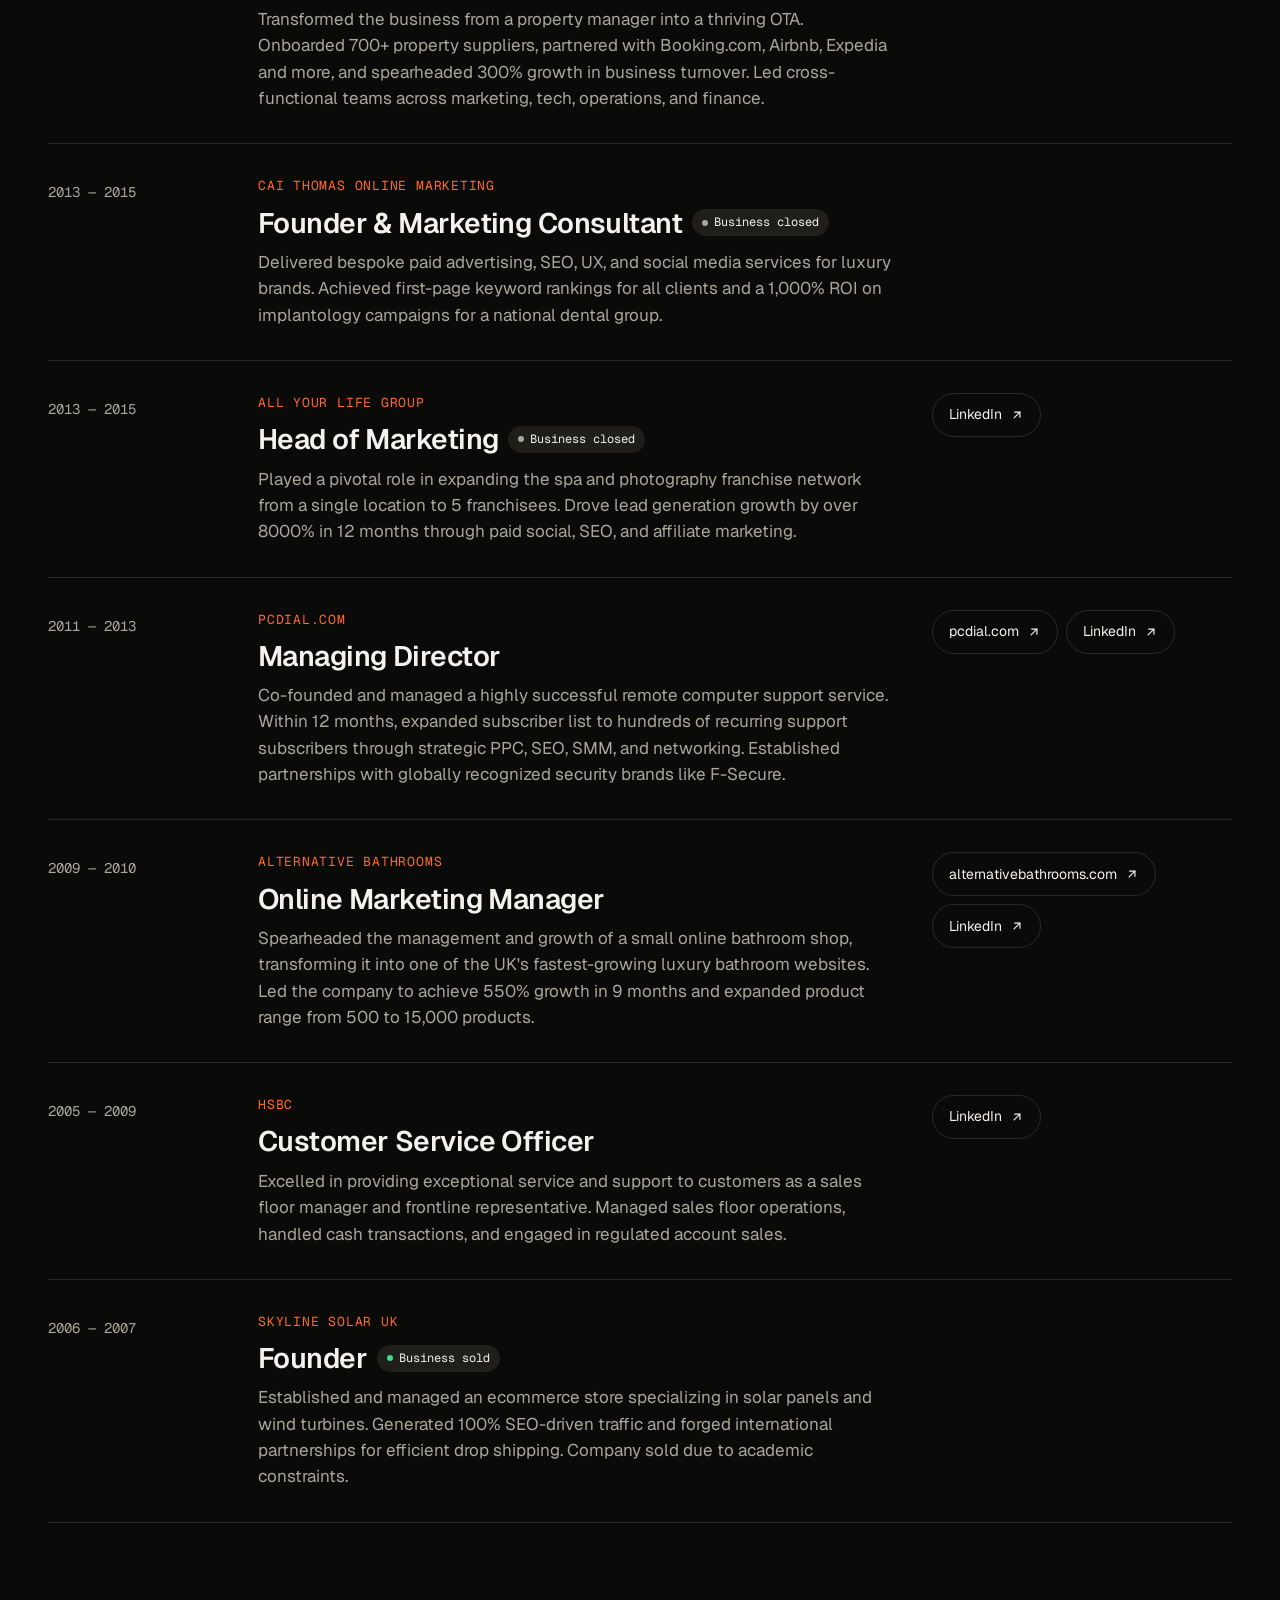
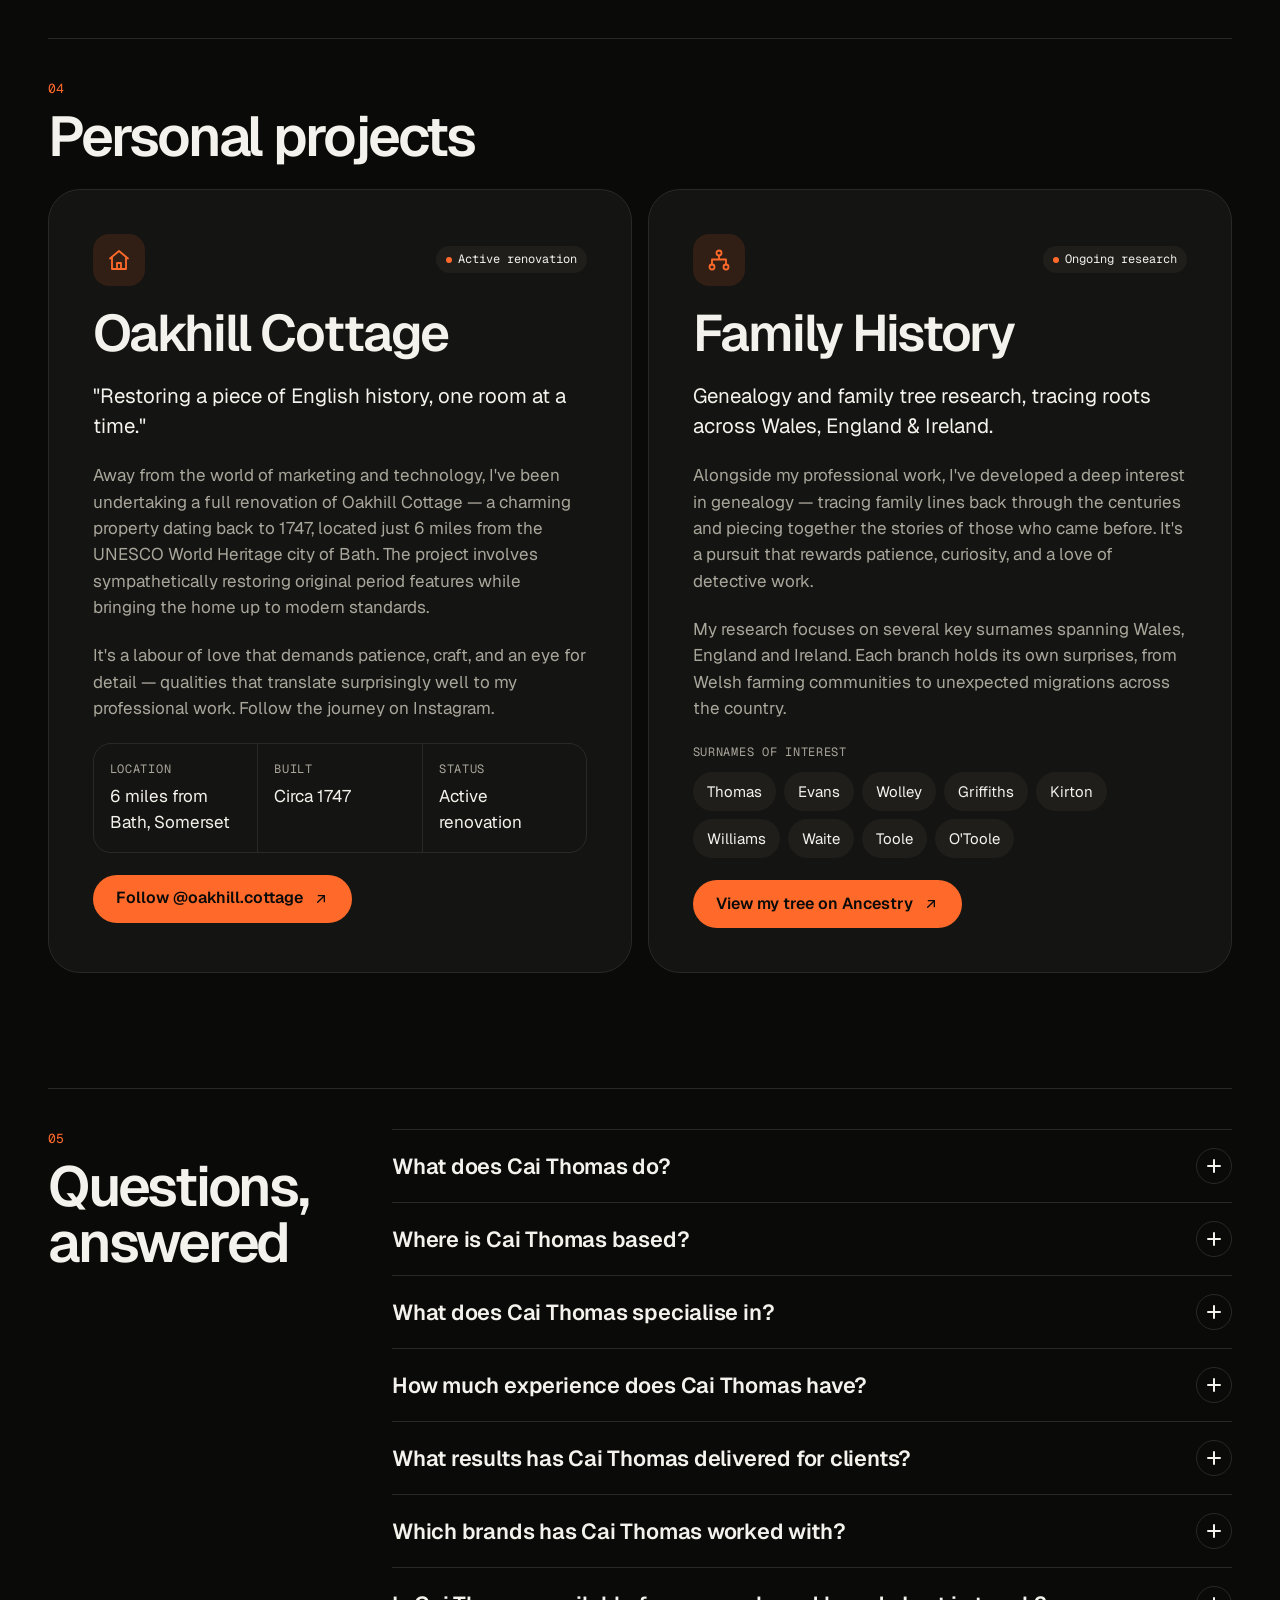
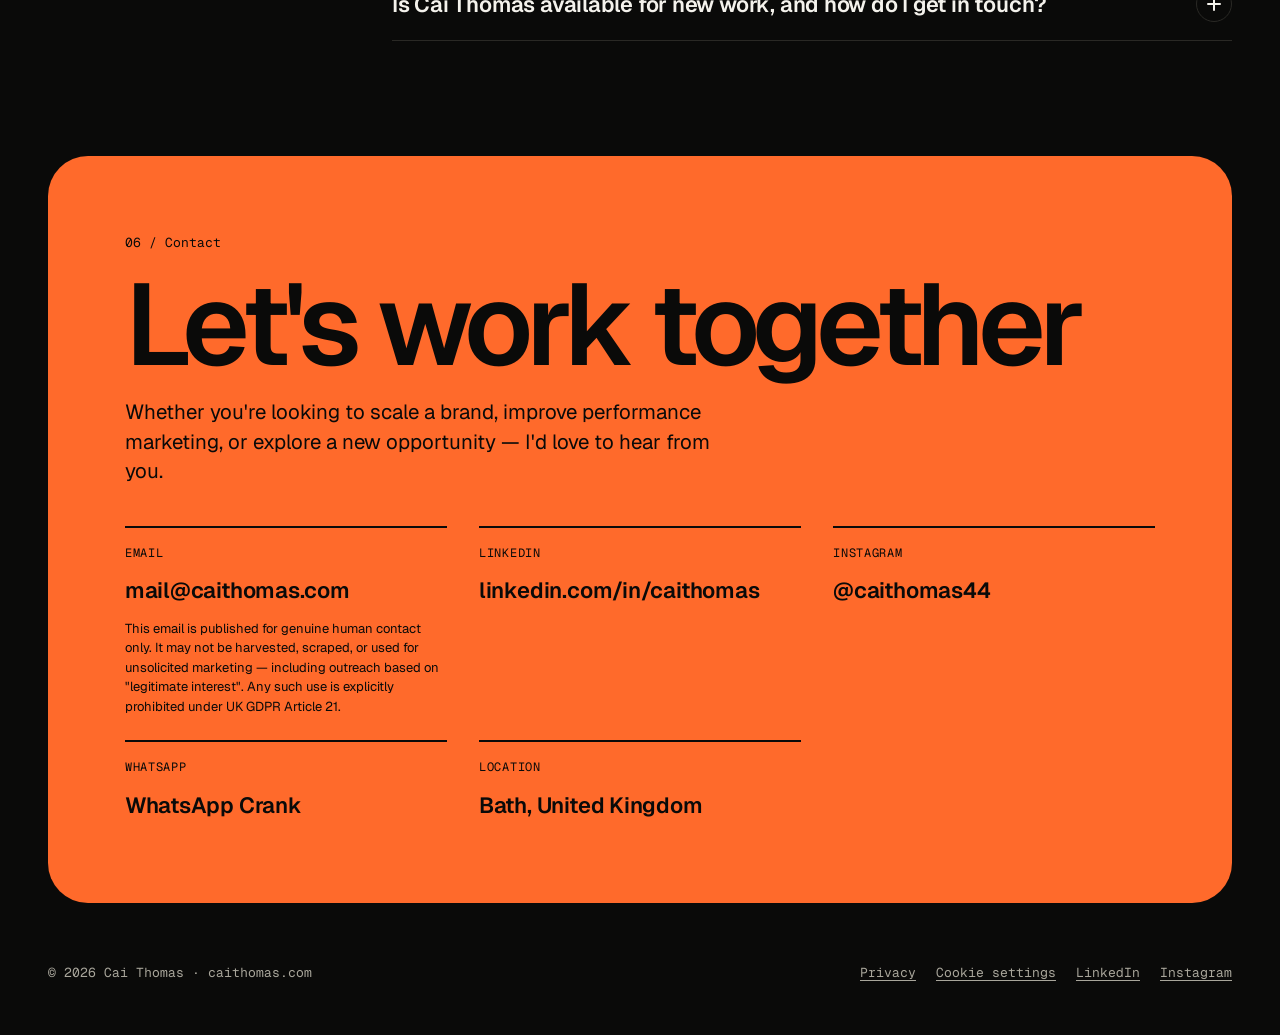
==== commit 4ad48c68: "Add a seven-question FAQ with FAQPage structured data (draft for approval) Answers use only facts al" ====
--- a/index.html
+++ b/index.html
@@ -277,6 +277,76 @@
           }
         }
       ]
+    },
+    {
+      "@type": "FAQPage",
+      "@id": "https://www.caithomas.com/#faq",
+      "url": "https://www.caithomas.com/#faq",
+      "inLanguage": "en-GB",
+      "isPartOf": {
+        "@id": "https://www.caithomas.com/#website"
+      },
+      "about": {
+        "@id": "https://www.caithomas.com/#person"
+      },
+      "mainEntity": [
+        {
+          "@type": "Question",
+          "name": "What does Cai Thomas do?",
+          "acceptedAnswer": {
+            "@type": "Answer",
+            "text": "Cai Thomas is Head of Marketing Technology at We Are Crank, leading performance strategy, marketing technology and paid media execution for B2B and ecommerce brands. The work spans Meta, Google and LinkedIn Ads, underpinned by enhanced conversion tracking and server-side data."
+          }
+        },
+        {
+          "@type": "Question",
+          "name": "Where is Cai Thomas based?",
+          "acceptedAnswer": {
+            "@type": "Answer",
+            "text": "Cai Thomas is based in Bath, United Kingdom."
+          }
+        },
+        {
+          "@type": "Question",
+          "name": "What does Cai Thomas specialise in?",
+          "acceptedAnswer": {
+            "@type": "Answer",
+            "text": "Performance marketing and marketing technology: Meta Ads, Google Ads and LinkedIn Ads, server-side tracking, ecommerce growth, B2B lead generation, marketing strategy and conversion rate optimisation (CRO)."
+          }
+        },
+        {
+          "@type": "Question",
+          "name": "How much experience does Cai Thomas have?",
+          "acceptedAnswer": {
+            "@type": "Answer",
+            "text": "Over 18 years across B2B and B2C marketing. Before We Are Crank, Cai was Chief Marketing Officer at SwingHub, Head of Marketing at Travelopo and at All Your Life Group, and Managing Director of Pcdial.com, and has led cross-functional developer teams as CTO."
+          }
+        },
+        {
+          "@type": "Question",
+          "name": "What results has Cai Thomas delivered for clients?",
+          "acceptedAnswer": {
+            "@type": "Answer",
+            "text": "Recent results include a 219% increase in purchase volume via Meta and Google Ads (2025), 268% quarter-on-quarter growth for a startup skincare brand, a 76% year-on-year improvement in ecommerce conversion rate (2025) and 157% purchase growth for a global beauty brand (2025)."
+          }
+        },
+        {
+          "@type": "Question",
+          "name": "Which brands has Cai Thomas worked with?",
+          "acceptedAnswer": {
+            "@type": "Answer",
+            "text": "Clients at We Are Crank include Samsung, Audi, Liberty London, Boston Scientific, Mitsubishi Chemical, Tata Communications, Saïd Business School, Parkdean Resorts and Pentland."
+          }
+        },
+        {
+          "@type": "Question",
+          "name": "Is Cai Thomas available for new work, and how do I get in touch?",
+          "acceptedAnswer": {
+            "@type": "Answer",
+            "text": "Yes. Cai Thomas is open to new client partnerships and collaborations. The quickest routes are LinkedIn (linkedin.com/in/caithomas), the email address in the contact section below, or WhatsApp to We Are Crank."
+          }
+        }
+      ]
     }
   ]
 }
@@ -643,10 +713,51 @@
       </div>
     </section>
 
+    <section class="container section" id="faq" aria-labelledby="faq-title">
+      <div class="split">
+        <div class="section-head reveal">
+          <span class="section-num">05</span>
+          <h2 class="section-title" id="faq-title">Questions, answered</h2>
+        </div>
+        <div class="section-body reveal">
+          <div class="faq">
+            <details class="faq-item">
+              <summary><h3 class="faq-q">What does Cai Thomas do?</h3><span class="faq-icon" aria-hidden="true"></span></summary>
+              <p class="muted">Cai Thomas is Head of Marketing Technology at We Are Crank, leading performance strategy, marketing technology and paid media execution for B2B and ecommerce brands. The work spans Meta, Google and LinkedIn Ads, underpinned by enhanced conversion tracking and server-side data.</p>
+            </details>
+            <details class="faq-item">
+              <summary><h3 class="faq-q">Where is Cai Thomas based?</h3><span class="faq-icon" aria-hidden="true"></span></summary>
+              <p class="muted">Cai Thomas is based in Bath, United Kingdom.</p>
+            </details>
+            <details class="faq-item">
+              <summary><h3 class="faq-q">What does Cai Thomas specialise in?</h3><span class="faq-icon" aria-hidden="true"></span></summary>
+              <p class="muted">Performance marketing and marketing technology: Meta Ads, Google Ads and LinkedIn Ads, server-side tracking, ecommerce growth, B2B lead generation, marketing strategy and conversion rate optimisation (CRO).</p>
+            </details>
+            <details class="faq-item">
+              <summary><h3 class="faq-q">How much experience does Cai Thomas have?</h3><span class="faq-icon" aria-hidden="true"></span></summary>
+              <p class="muted">Over 18 years across B2B and B2C marketing. Before We Are Crank, Cai was Chief Marketing Officer at SwingHub, Head of Marketing at Travelopo and at All Your Life Group, and Managing Director of Pcdial.com, and has led cross-functional developer teams as CTO.</p>
+            </details>
+            <details class="faq-item">
+              <summary><h3 class="faq-q">What results has Cai Thomas delivered for clients?</h3><span class="faq-icon" aria-hidden="true"></span></summary>
+              <p class="muted">Recent results include a 219% increase in purchase volume via Meta and Google Ads (2025), 268% quarter-on-quarter growth for a startup skincare brand, a 76% year-on-year improvement in ecommerce conversion rate (2025) and 157% purchase growth for a global beauty brand (2025).</p>
+            </details>
+            <details class="faq-item">
+              <summary><h3 class="faq-q">Which brands has Cai Thomas worked with?</h3><span class="faq-icon" aria-hidden="true"></span></summary>
+              <p class="muted">Clients at We Are Crank include Samsung, Audi, Liberty London, Boston Scientific, Mitsubishi Chemical, Tata Communications, Saïd Business School, Parkdean Resorts and Pentland.</p>
+            </details>
+            <details class="faq-item">
+              <summary><h3 class="faq-q">Is Cai Thomas available for new work, and how do I get in touch?</h3><span class="faq-icon" aria-hidden="true"></span></summary>
+              <p class="muted">Yes. Cai Thomas is open to new client partnerships and collaborations. The quickest routes are LinkedIn (linkedin.com/in/caithomas), the email address in the contact section below, or WhatsApp to We Are Crank.</p>
+            </details>
+          </div>
+        </div>
+      </div>
+    </section>
+
     <section class="container section" id="contact" aria-labelledby="contact-title">
       <div class="contact-card reveal">
         <div class="contact-head">
-          <span class="contact-kicker">05 / Contact</span>
+          <span class="contact-kicker">06 / Contact</span>
           <h2 class="contact-title" id="contact-title">Let's work together</h2>
           <p class="contact-lead">Whether you're looking to scale a brand, improve performance marketing, or explore a new opportunity — I'd love to hear from you.</p>
         </div>
--- a/style.css
+++ b/style.css
@@ -303,6 +303,26 @@
 .facts dd { margin: 4px 0 0; }
 .surnames { display: flex; flex-direction: column; gap: 10px; }
 .project-cta { align-self: flex-start; min-height: 48px; padding: 0 22px; }
+
+/* FAQ */
+.faq { border-bottom: 1px solid var(--line); }
+.faq-item { border-top: 1px solid var(--line); }
+.faq-item summary {
+  list-style: none; cursor: pointer;
+  display: flex; justify-content: space-between; align-items: center; gap: 24px;
+  min-height: 64px; padding: 18px 0;
+}
+.faq-item summary::-webkit-details-marker { display: none; }
+.faq-q { margin: 0; font-size: clamp(18px, 1.7vw, 22px); font-weight: 600; letter-spacing: -0.01em; line-height: 1.3; }
+.faq-icon { position: relative; flex: none; width: 36px; height: 36px; border-radius: 999px; border: 1px solid var(--line); }
+.faq-icon::before, .faq-icon::after {
+  content: ''; position: absolute; left: 50%; top: 50%; width: 14px; height: 2px; margin: -1px 0 0 -7px;
+  background: var(--fg); border-radius: 2px; transition: transform 0.2s ease;
+}
+.faq-icon::after { transform: rotate(90deg); }
+.faq-item[open] .faq-icon::after { transform: rotate(0deg); }
+.faq-item summary:hover .faq-icon { border-color: var(--accent); }
+.faq-item p { margin: 0 0 22px; max-width: 720px; }
 
 /* Contact */
 .contact-card {
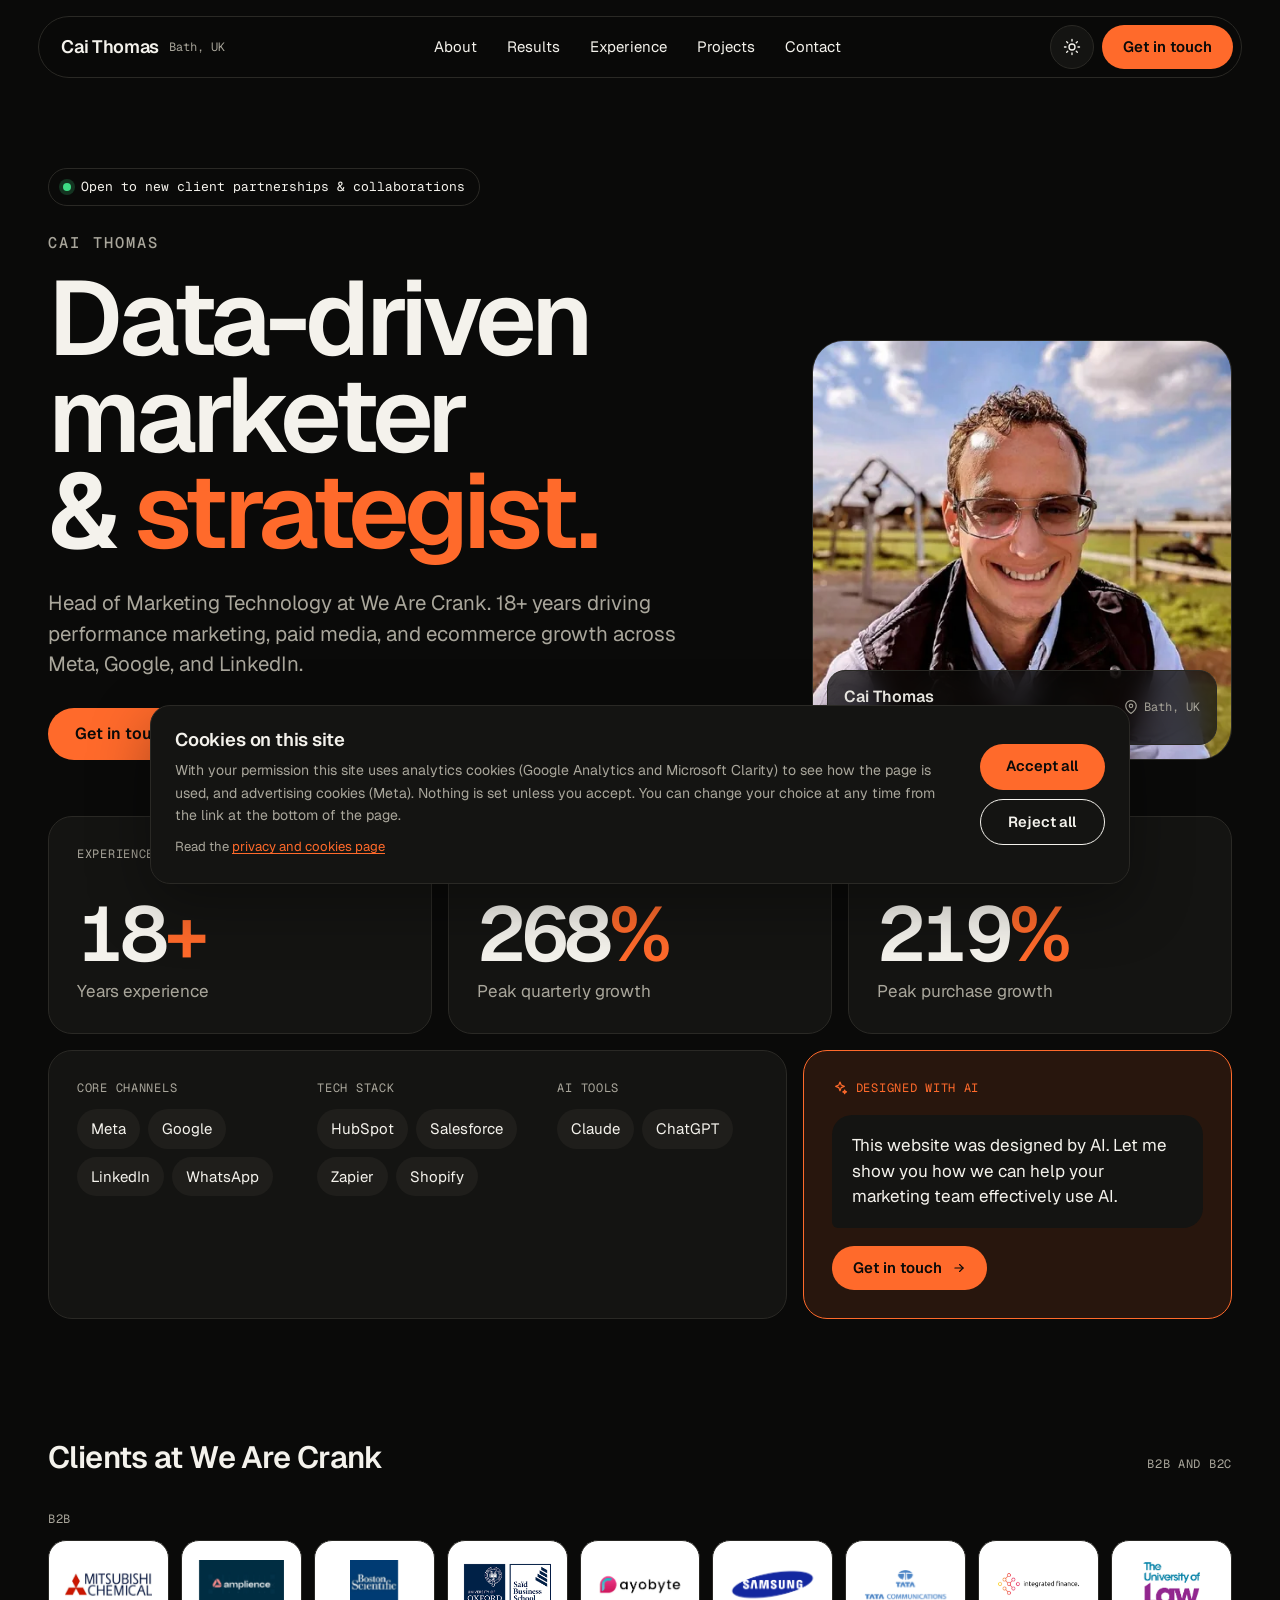
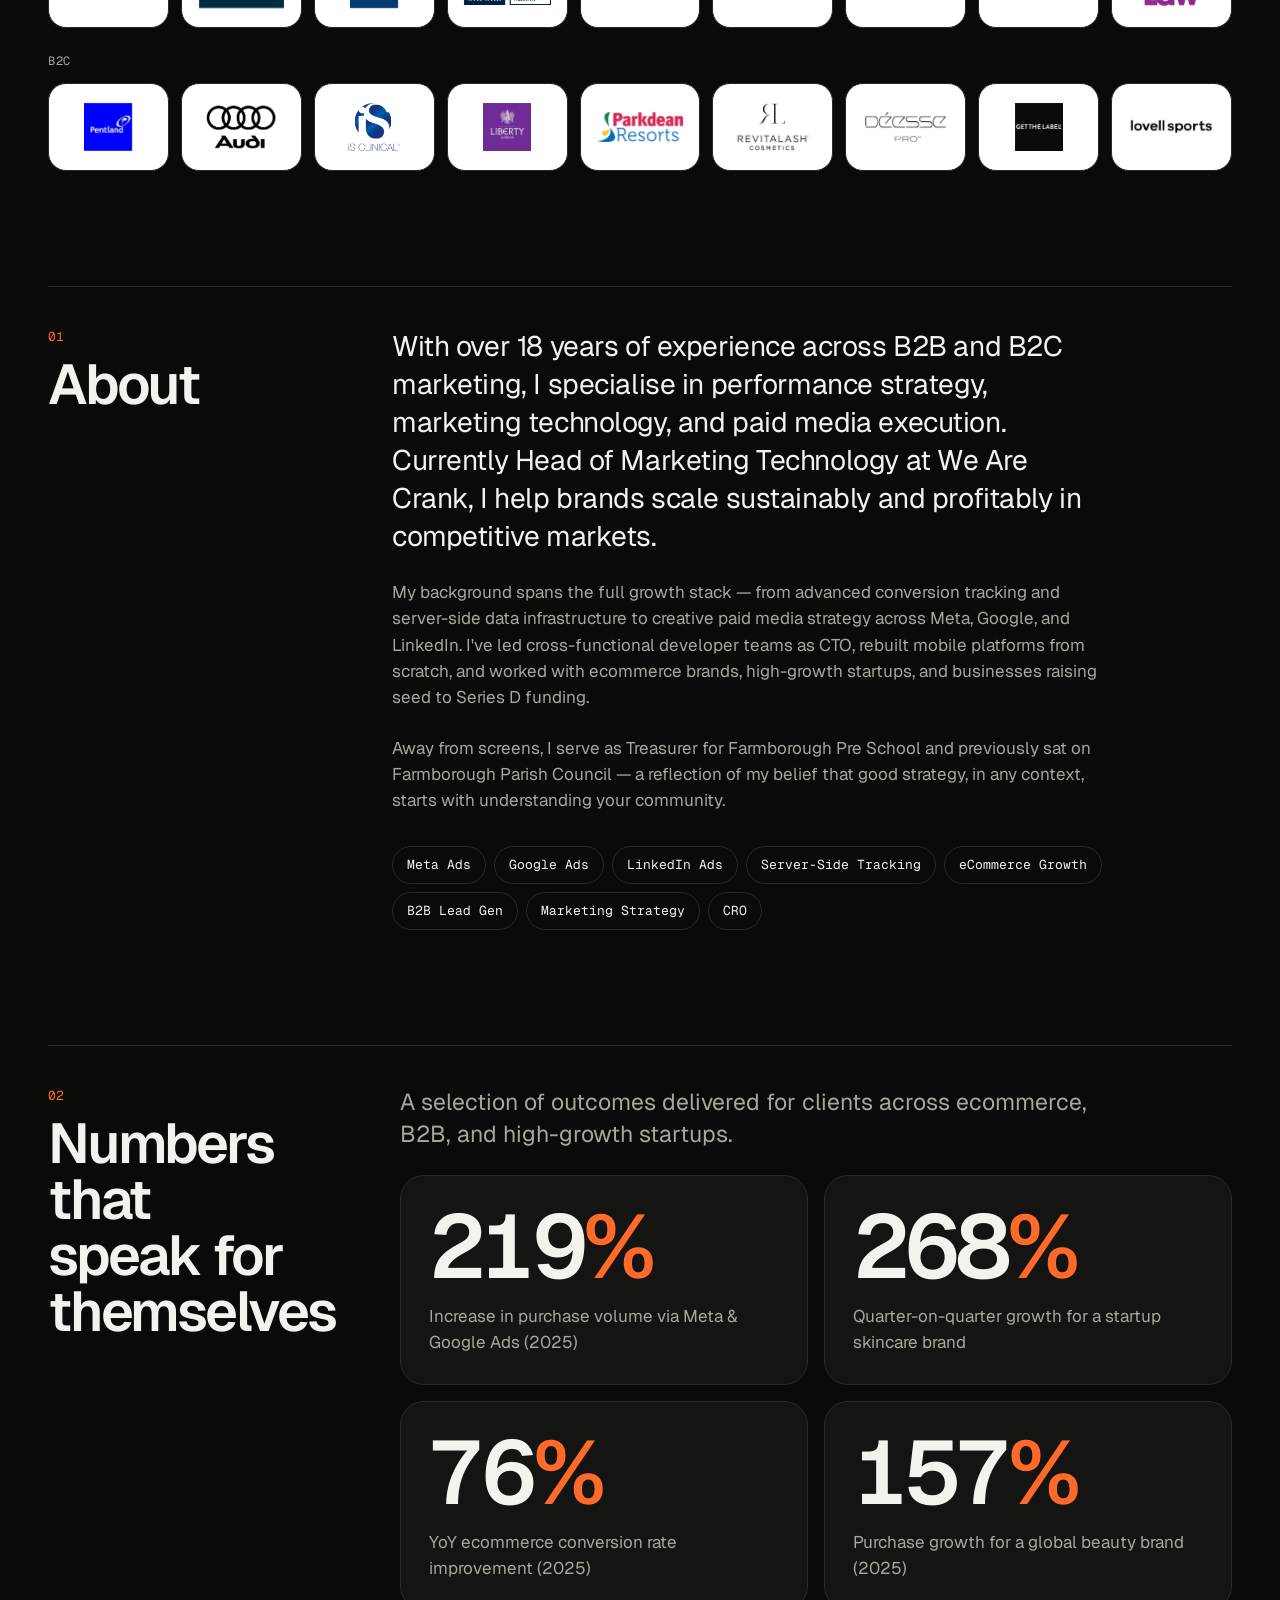
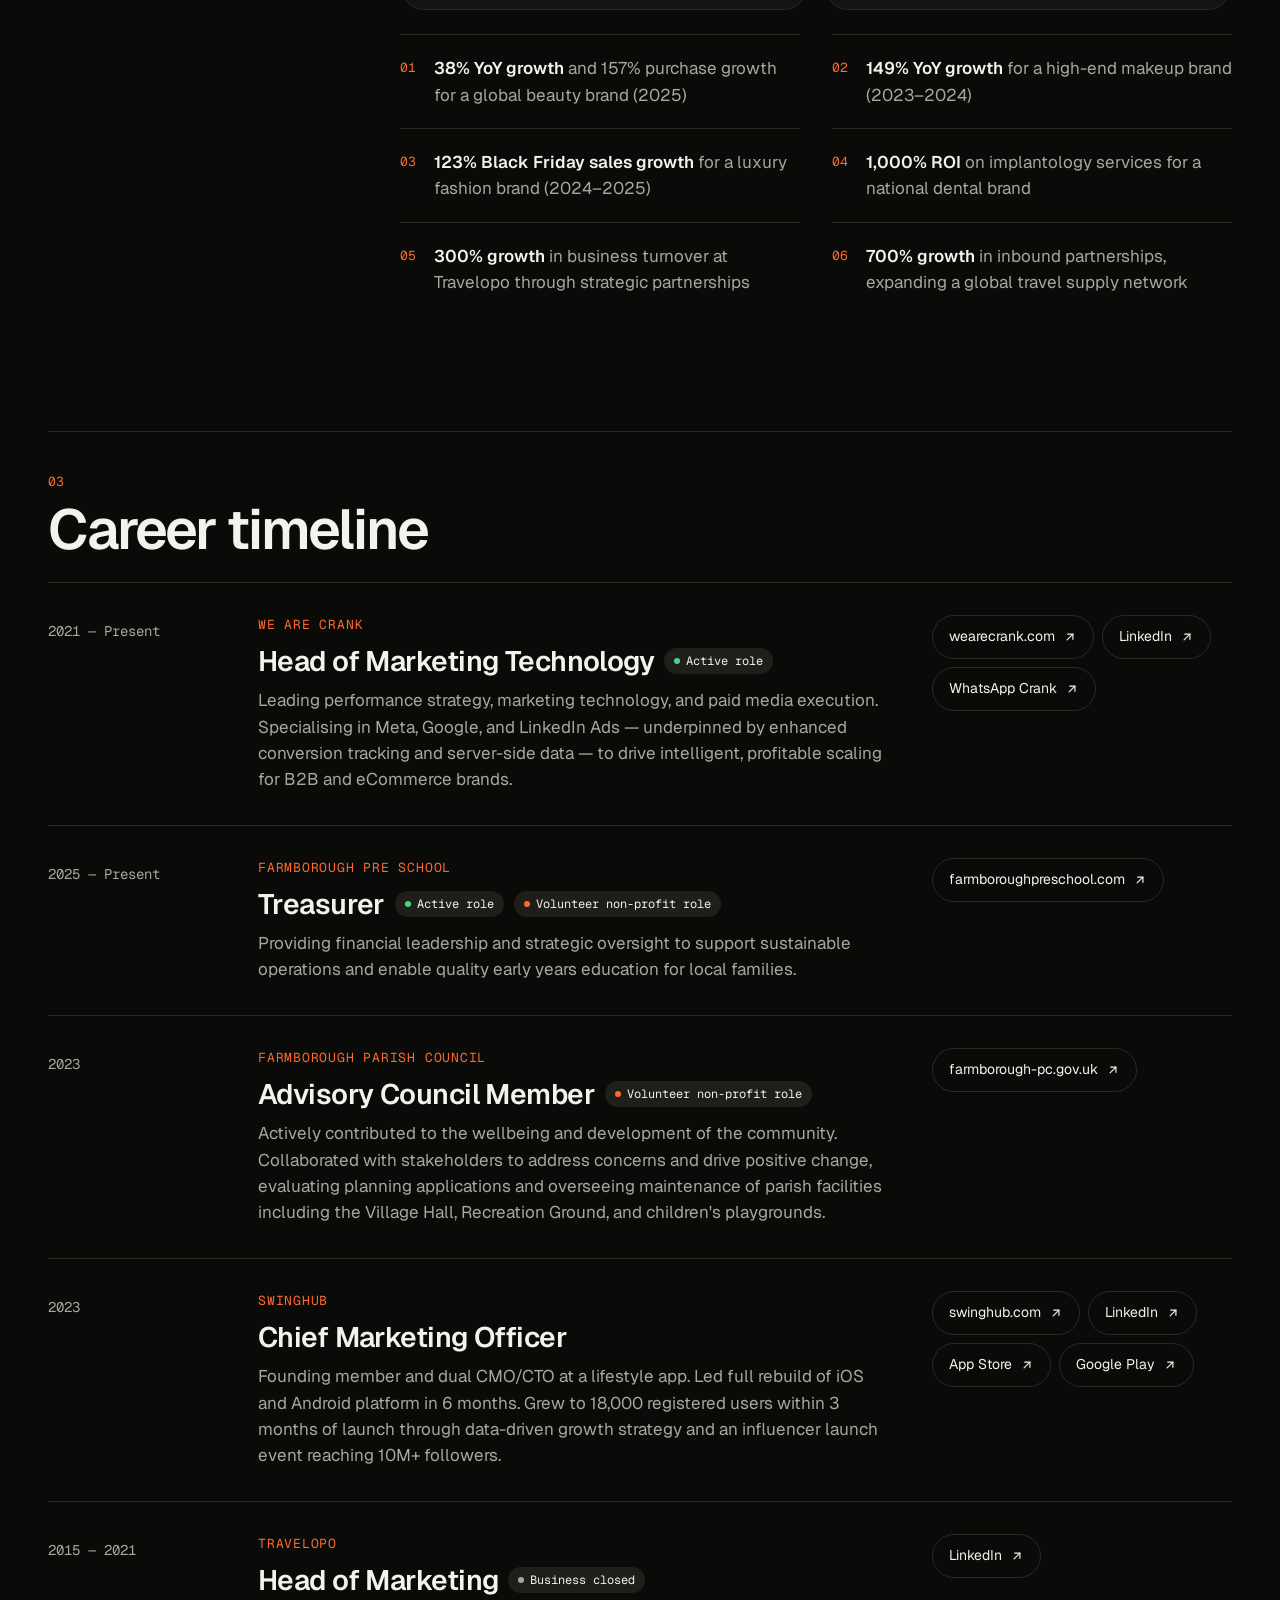
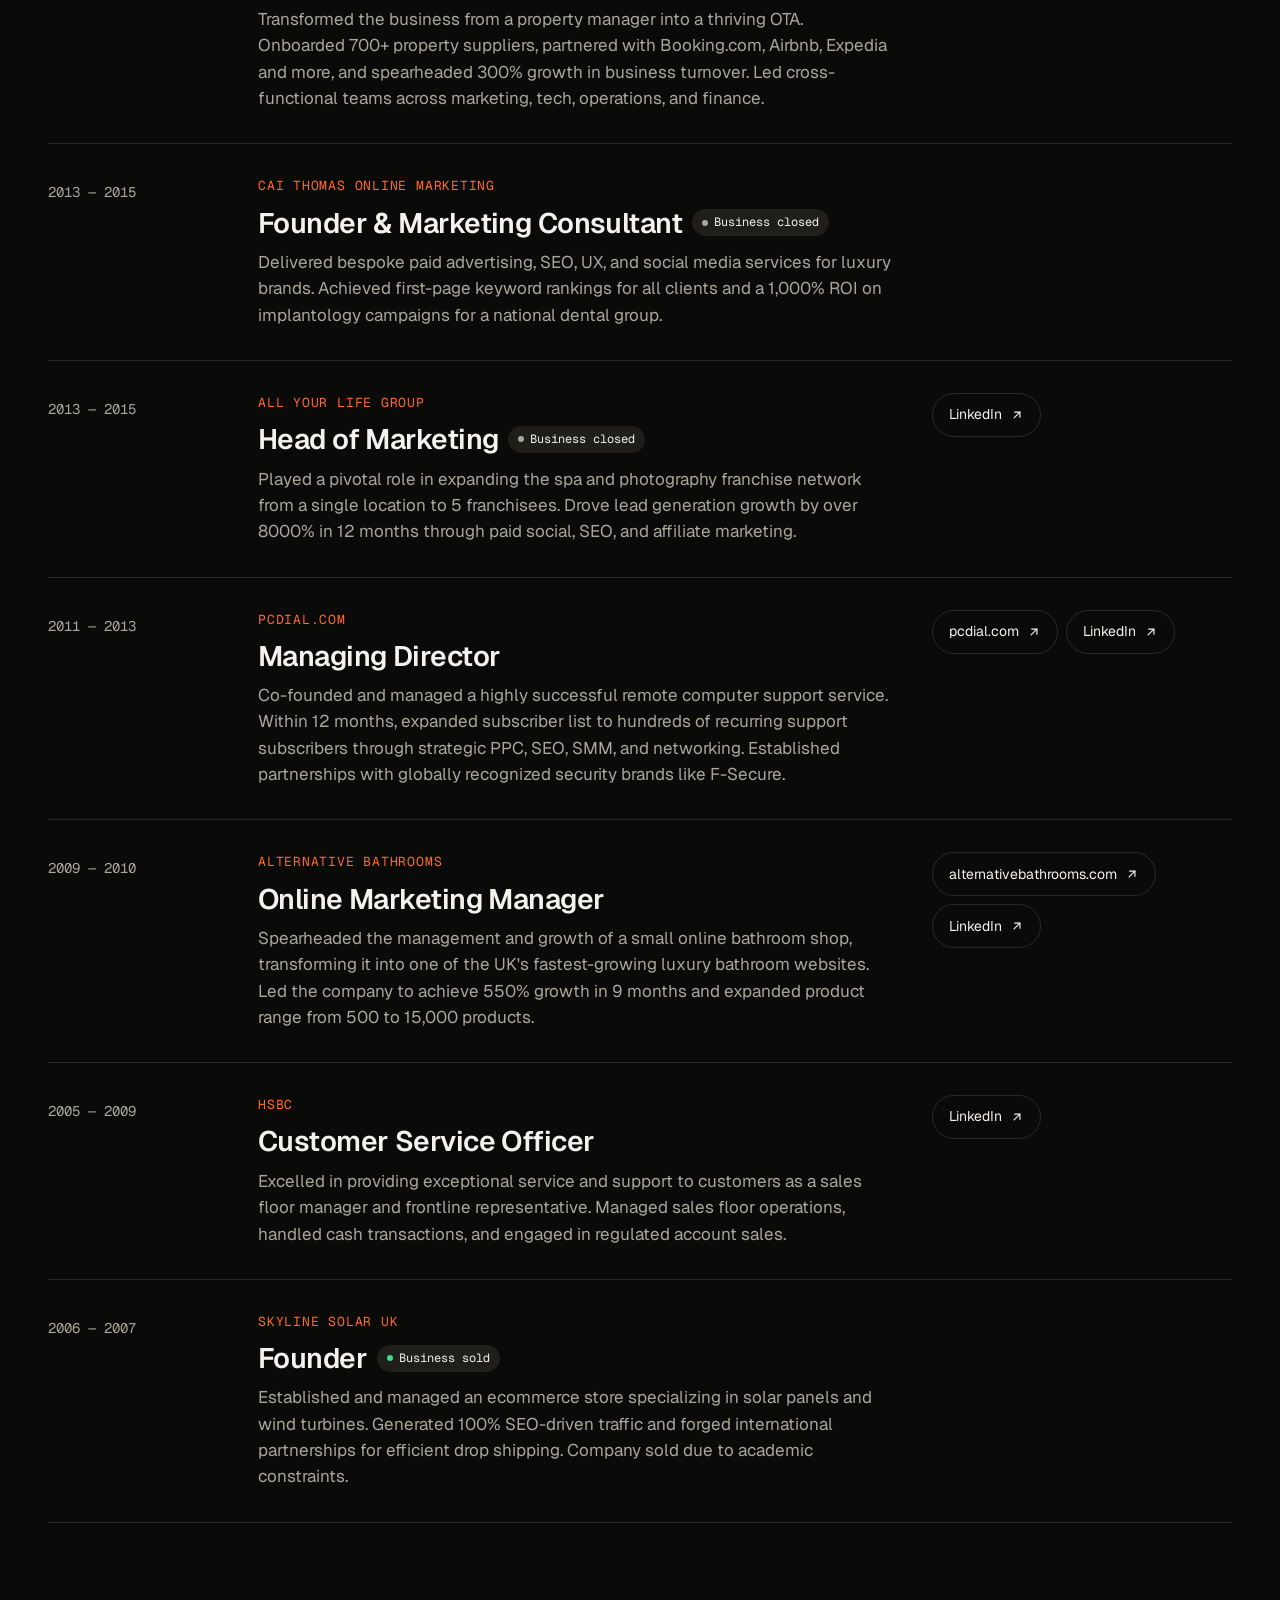
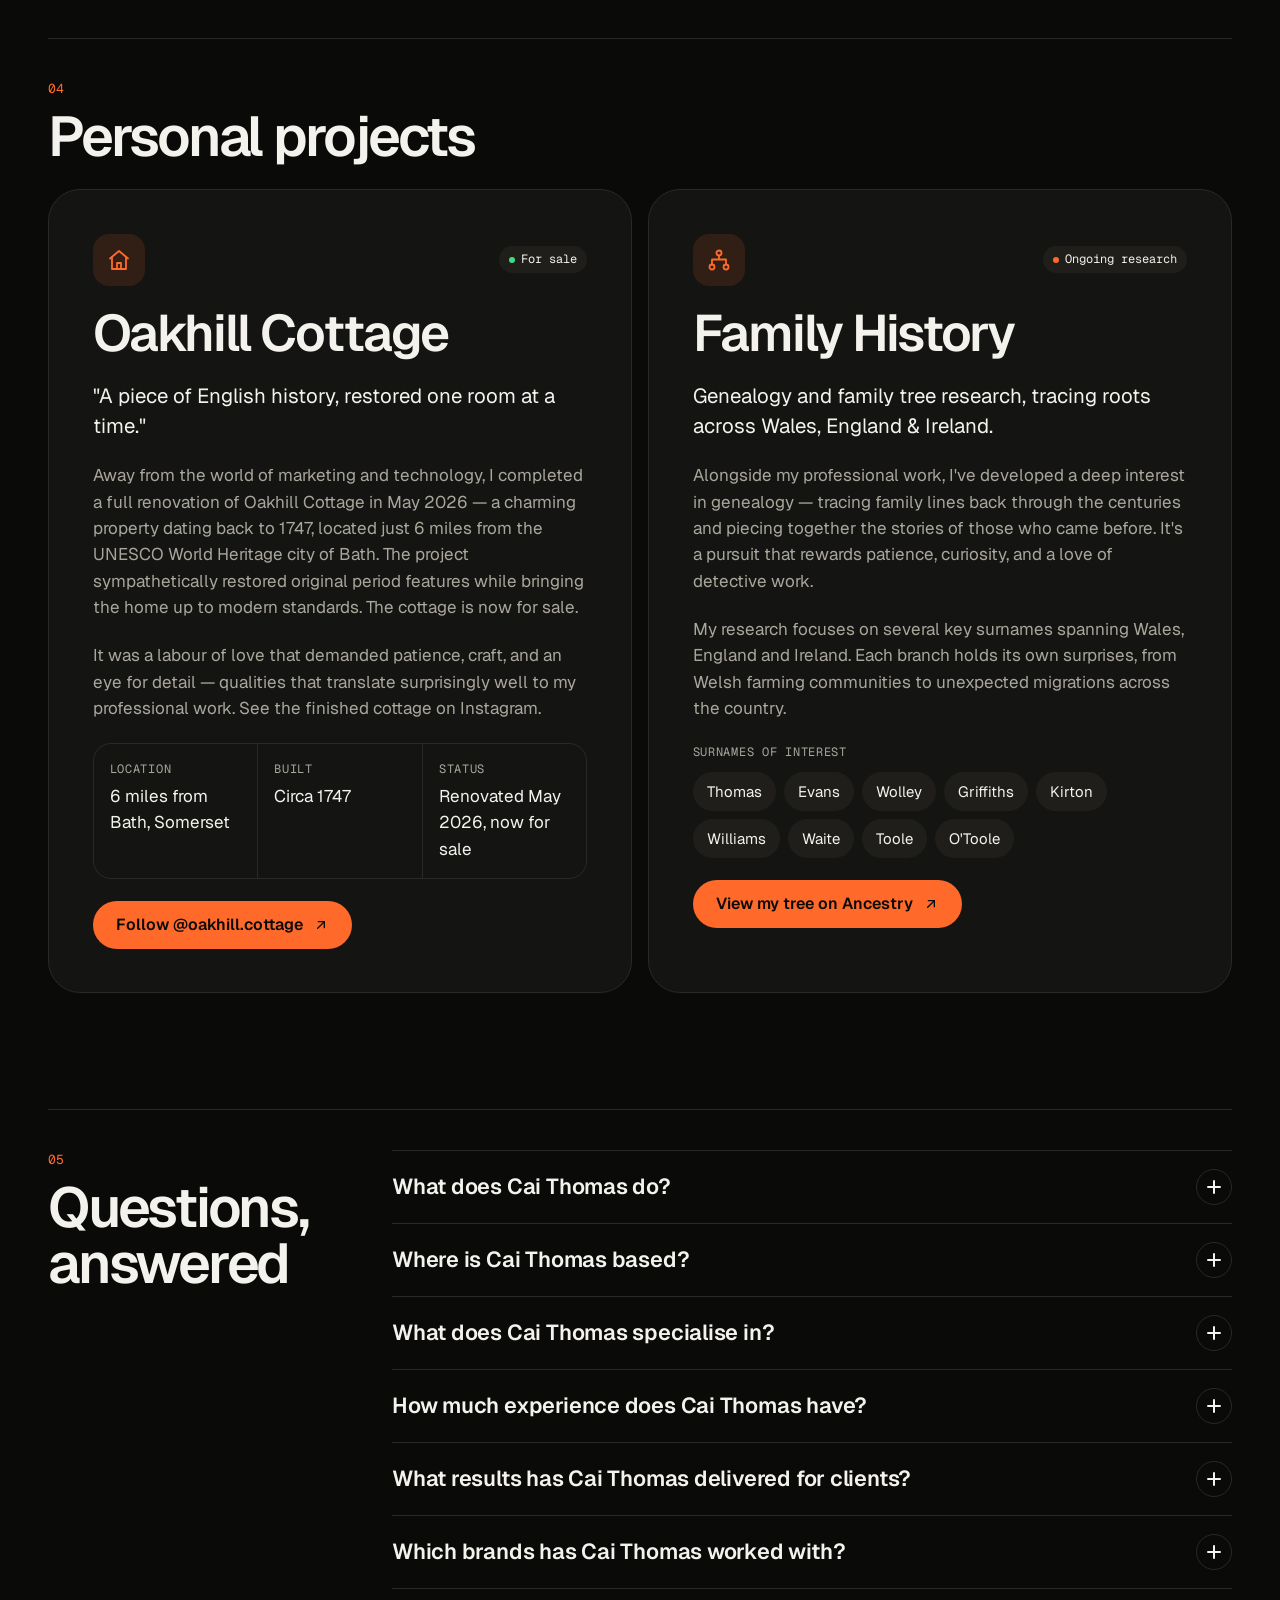
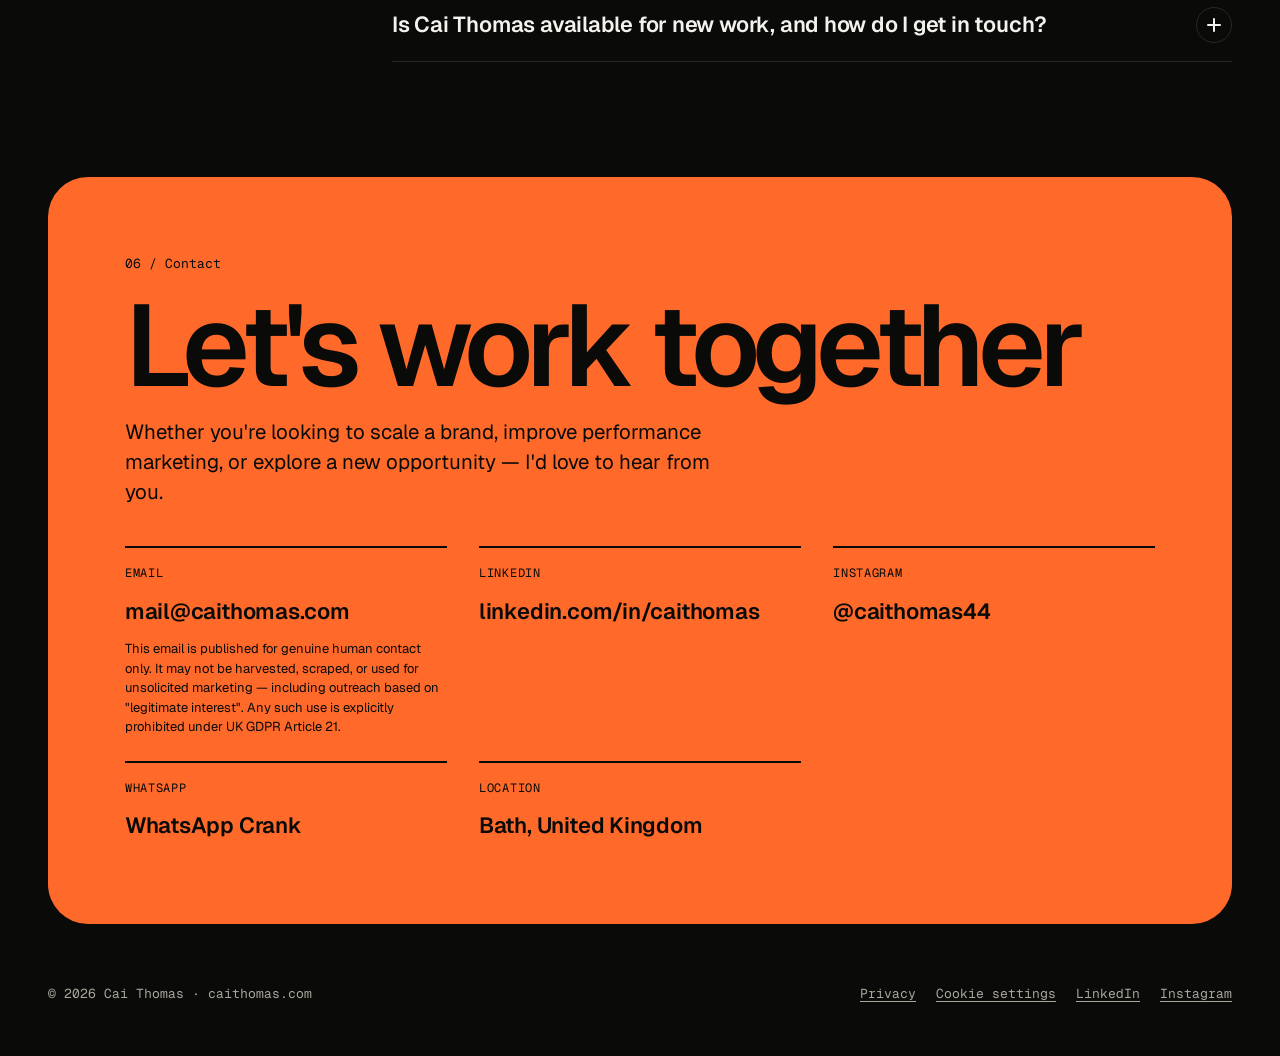
==== commit 54126490: "Oakhill Cottage: renovation completed May 2026, now for sale Co-Authored-By: Claude Opus 5.5 <norepl" ====
--- a/index.html
+++ b/index.html
@@ -678,16 +678,16 @@
         <article class="project-card reveal" id="oakhill" aria-labelledby="oakhill-title">
           <div class="project-top">
             <span class="project-icon"><svg aria-hidden="true" width="24" height="24" viewBox="0 0 24 24" fill="none" stroke="currentColor" stroke-width="1.8" stroke-linecap="round" stroke-linejoin="round"><path d="M3 10.5L12 3l9 7.5"/><path d="M5 9.5V21h14V9.5"/><path d="M10 21v-6h4v6"/></svg></span>
-            <span class="badge badge-volunteer">Active renovation</span>
+            <span class="badge badge-active">For sale</span>
           </div>
           <h3 class="project-title" id="oakhill-title">Oakhill Cottage</h3>
-          <p class="project-quote">"Restoring a piece of English history, one room at a time."</p>
-          <p class="muted">Away from the world of marketing and technology, I've been undertaking a full renovation of Oakhill Cottage — a charming property dating back to 1747, located just 6 miles from the UNESCO World Heritage city of Bath. The project involves sympathetically restoring original period features while bringing the home up to modern standards.</p>
-          <p class="muted">It's a labour of love that demands patience, craft, and an eye for detail — qualities that translate surprisingly well to my professional work. Follow the journey on Instagram.</p>
+          <p class="project-quote">"A piece of English history, restored one room at a time."</p>
+          <p class="muted">Away from the world of marketing and technology, I completed a full renovation of Oakhill Cottage in May 2026 — a charming property dating back to 1747, located just 6 miles from the UNESCO World Heritage city of Bath. The project sympathetically restored original period features while bringing the home up to modern standards. The cottage is now for sale.</p>
+          <p class="muted">It was a labour of love that demanded patience, craft, and an eye for detail — qualities that translate surprisingly well to my professional work. See the finished cottage on Instagram.</p>
           <dl class="facts">
             <div><dt>Location</dt><dd>6 miles from Bath, Somerset</dd></div>
             <div><dt>Built</dt><dd>Circa 1747</dd></div>
-            <div><dt>Status</dt><dd>Active renovation</dd></div>
+            <div><dt>Status</dt><dd>Renovated May 2026, now for sale</dd></div>
           </dl>
           <a class="btn btn-primary project-cta" href="https://www.instagram.com/oakhill.cottage" target="_blank" rel="noopener">Follow @oakhill.cottage
             <svg aria-hidden="true" width="16" height="16" viewBox="0 0 24 24" fill="none" stroke="currentColor" stroke-width="2" stroke-linecap="round" stroke-linejoin="round"><path d="M7 17L17 7"/><path d="M8 7h9v9"/></svg></a>
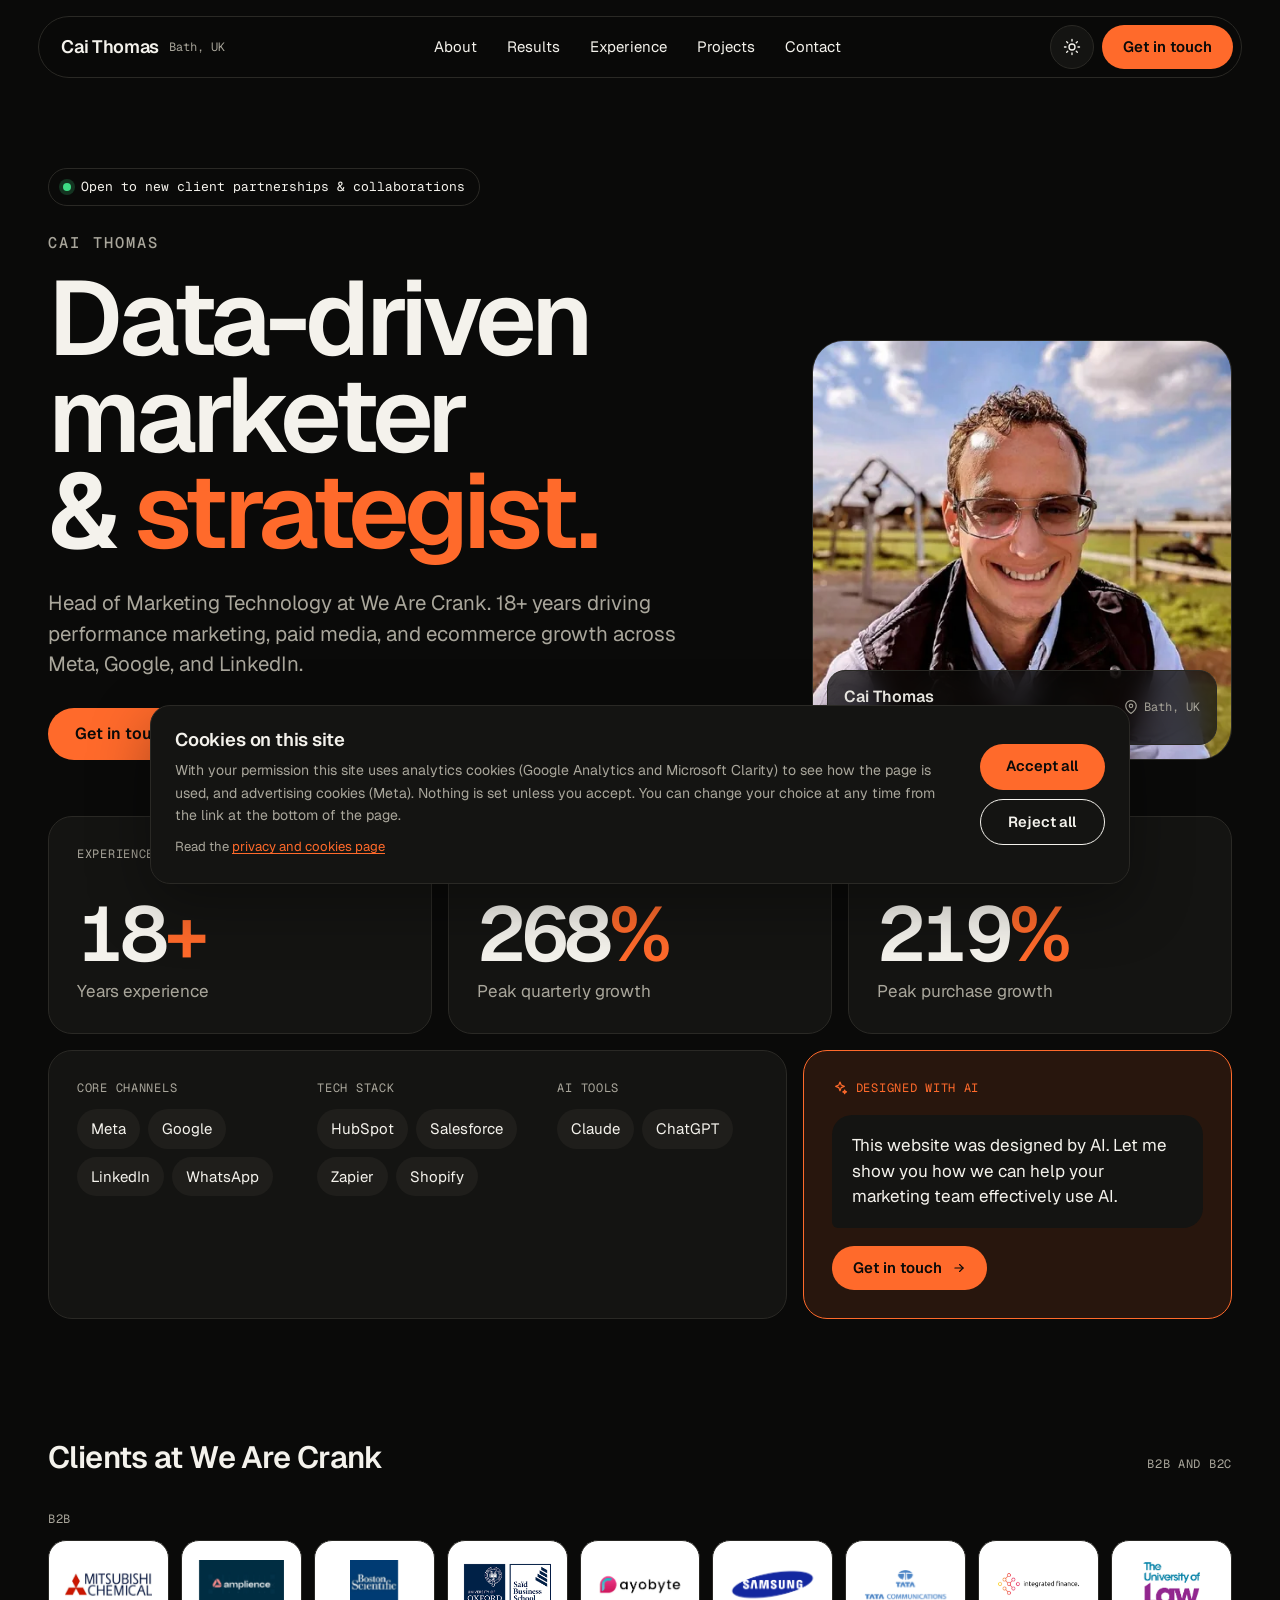
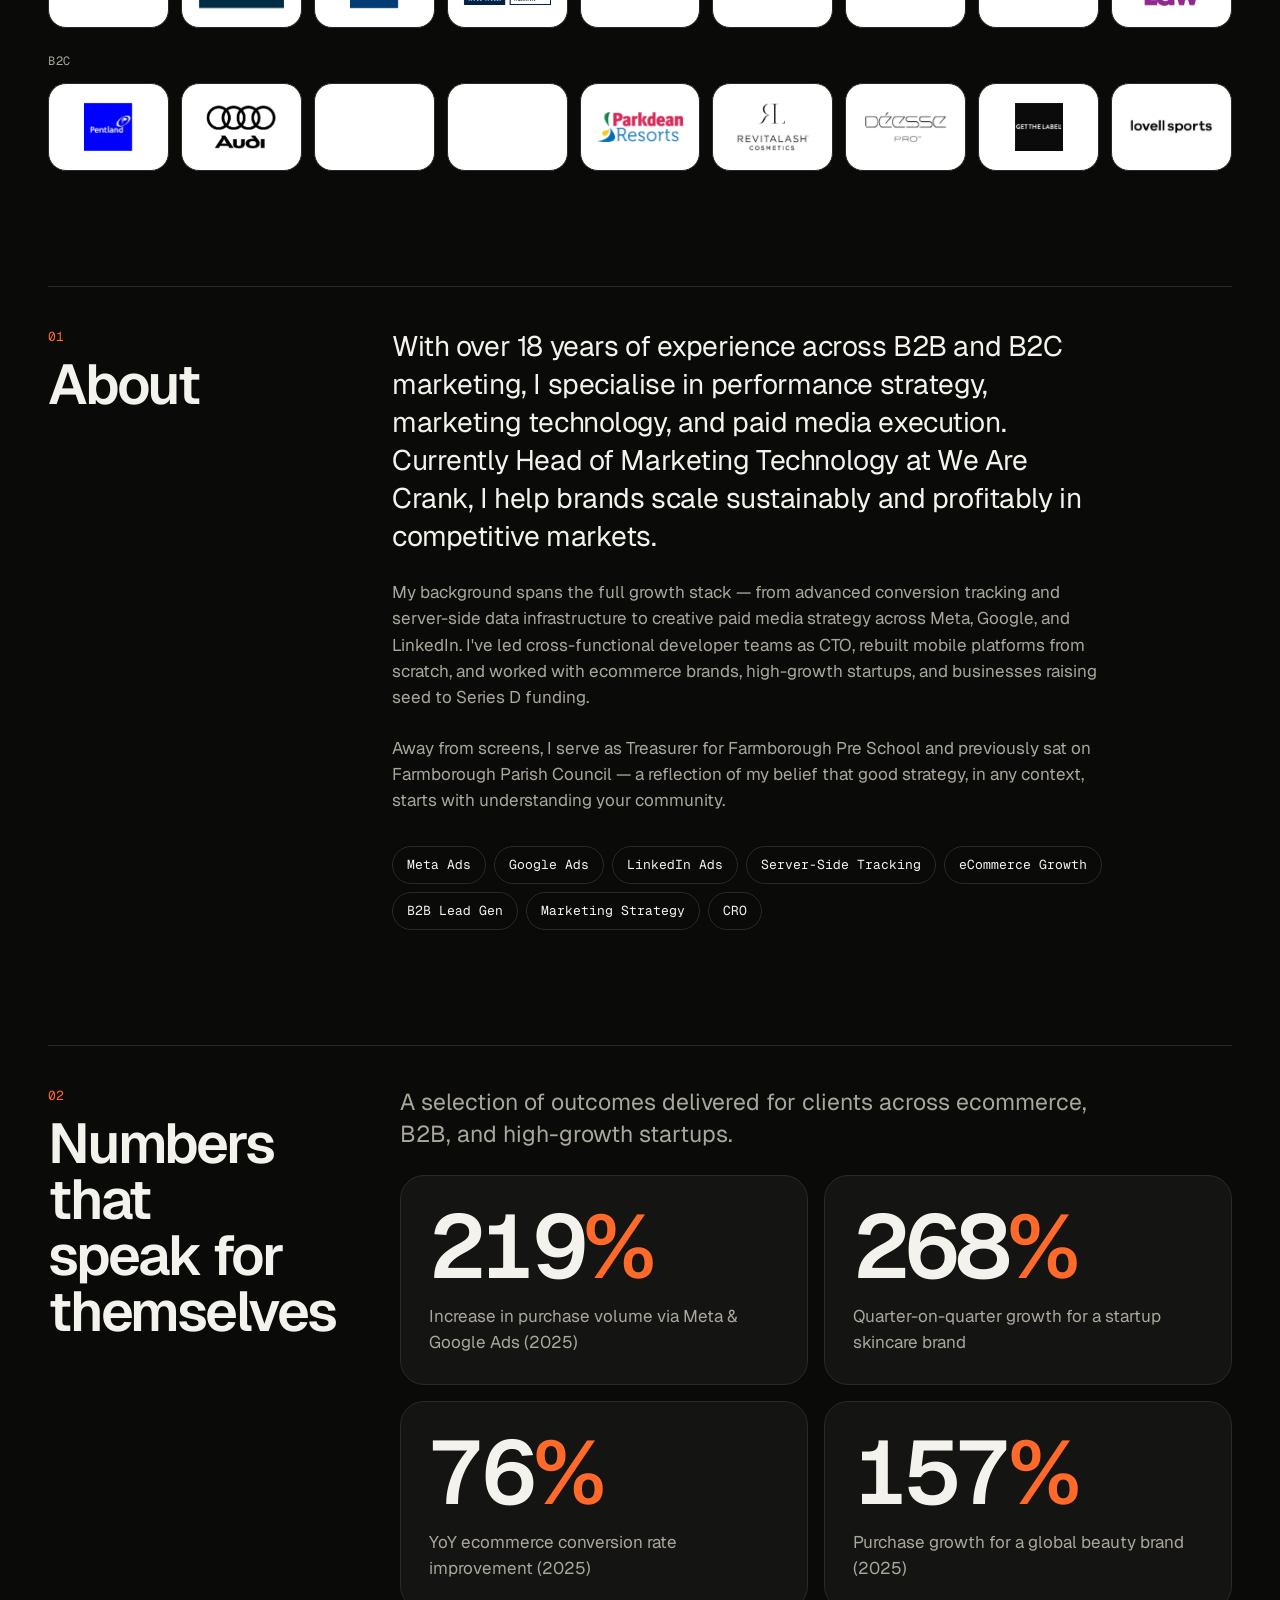
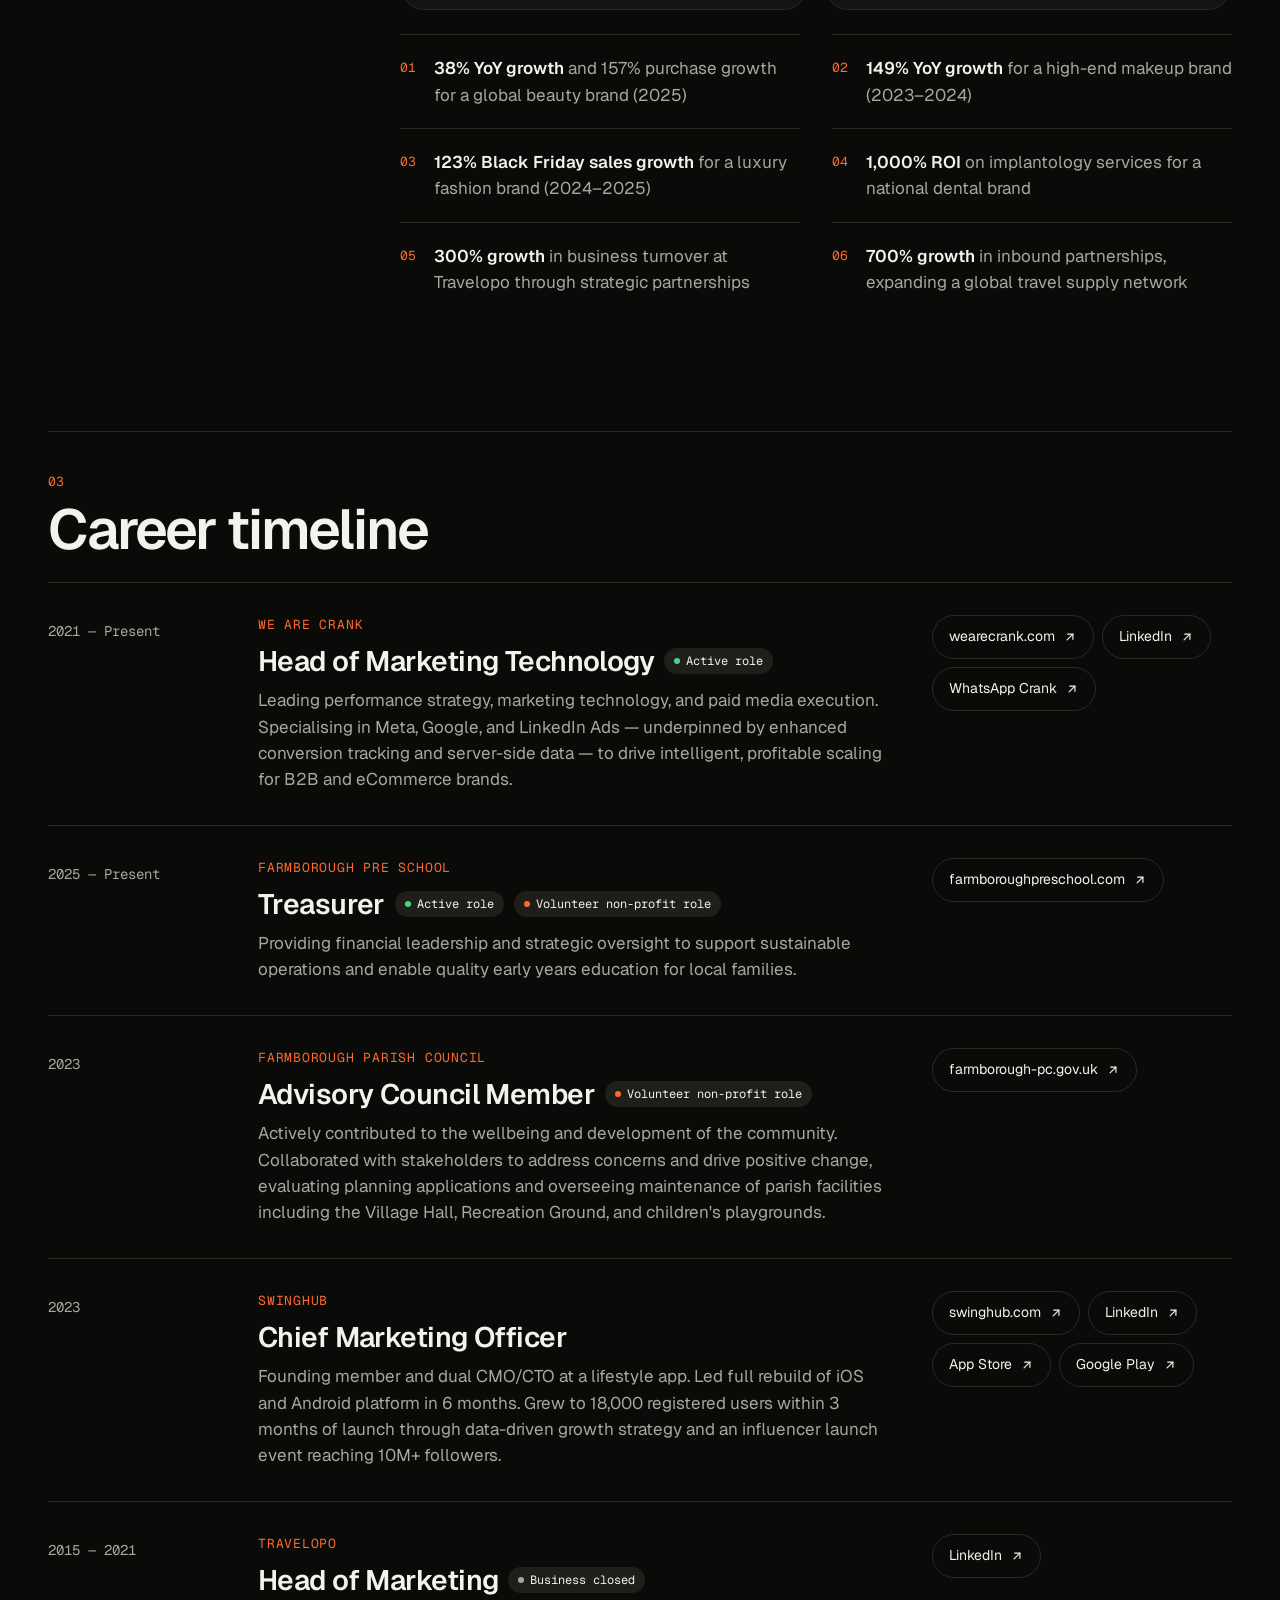
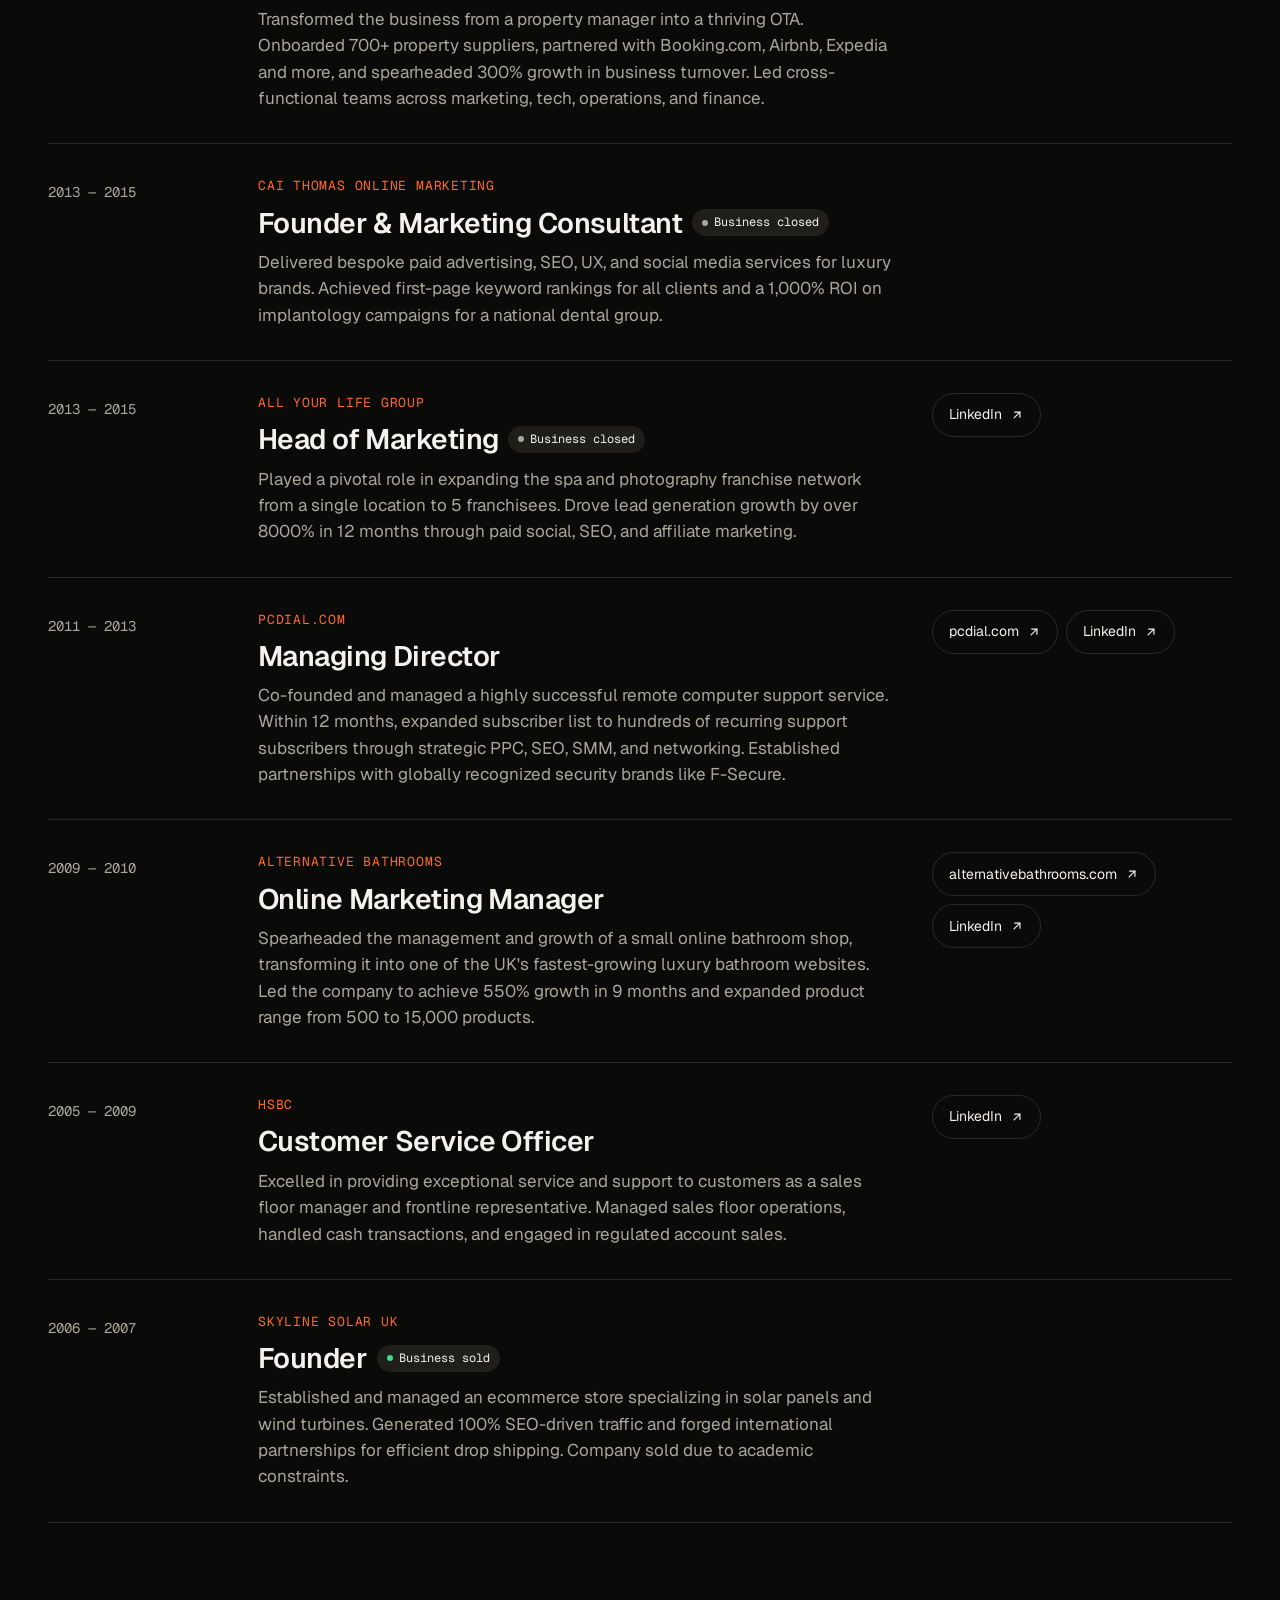
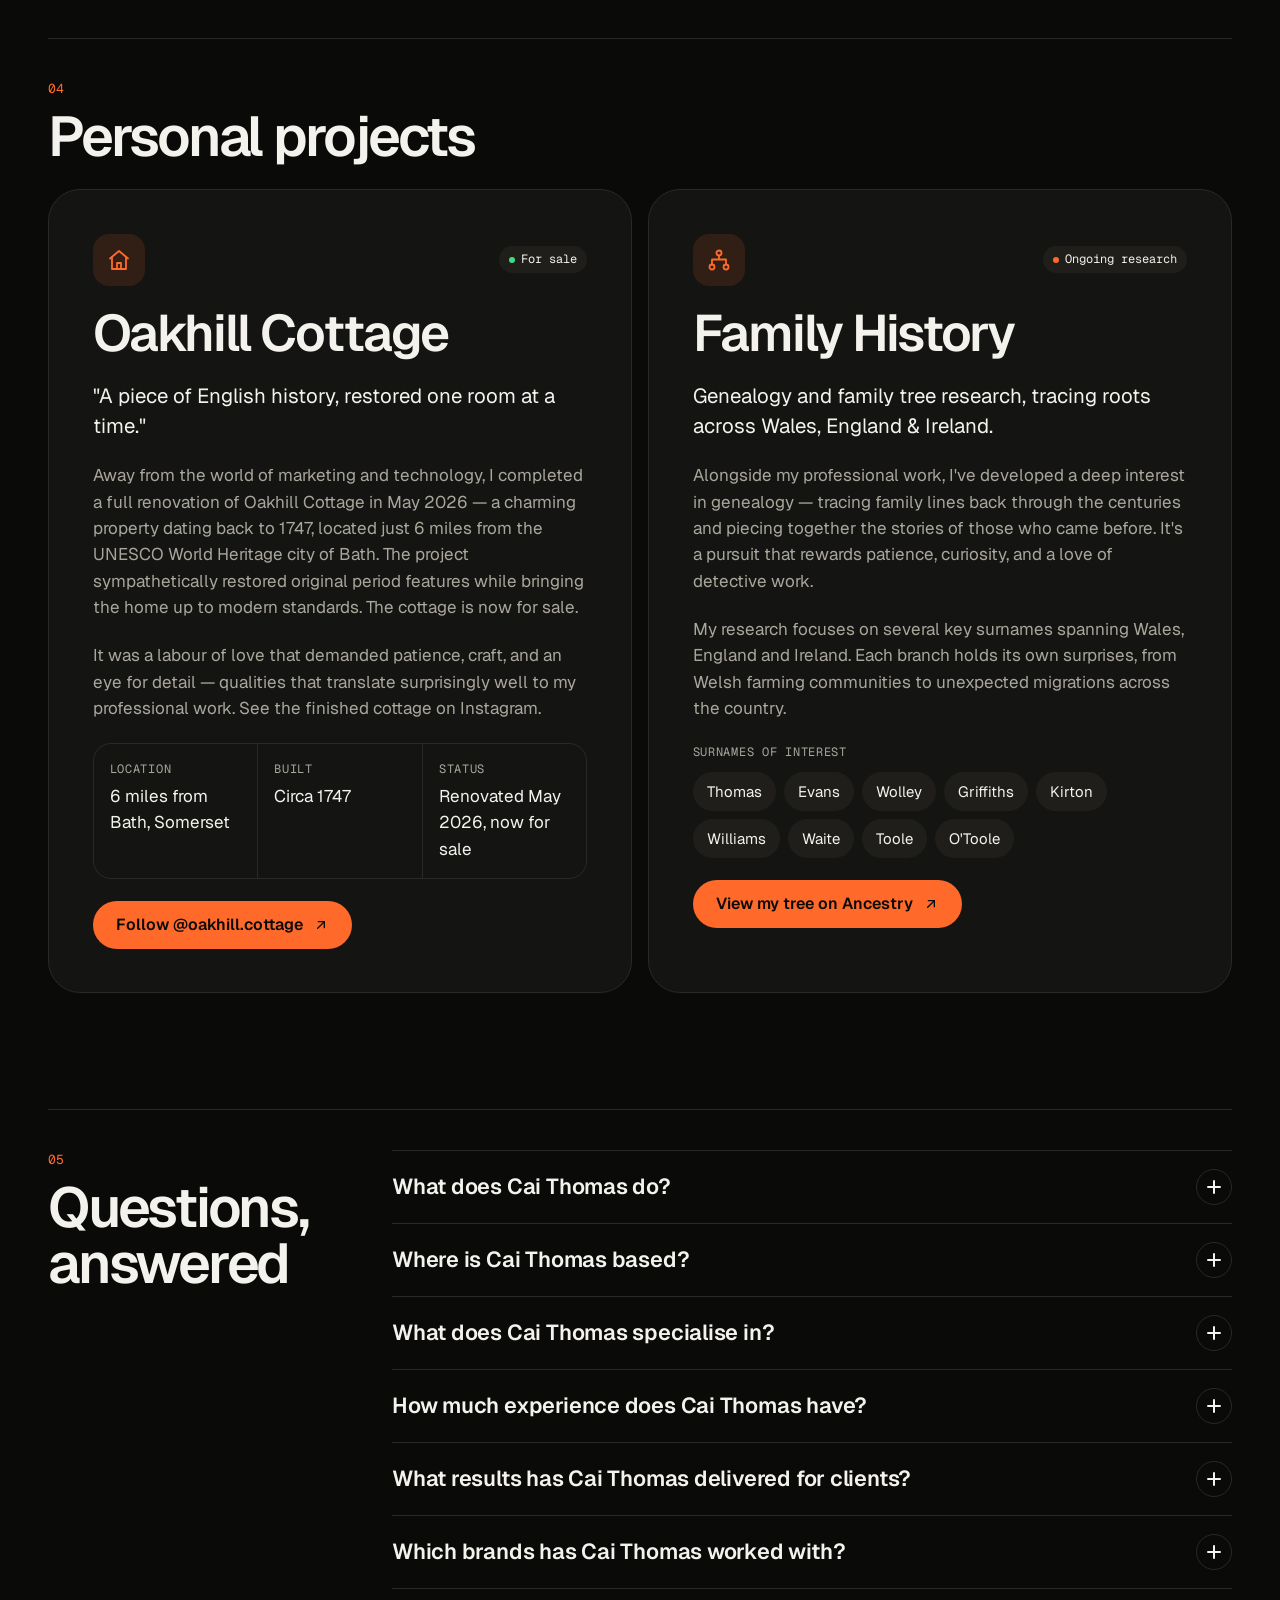
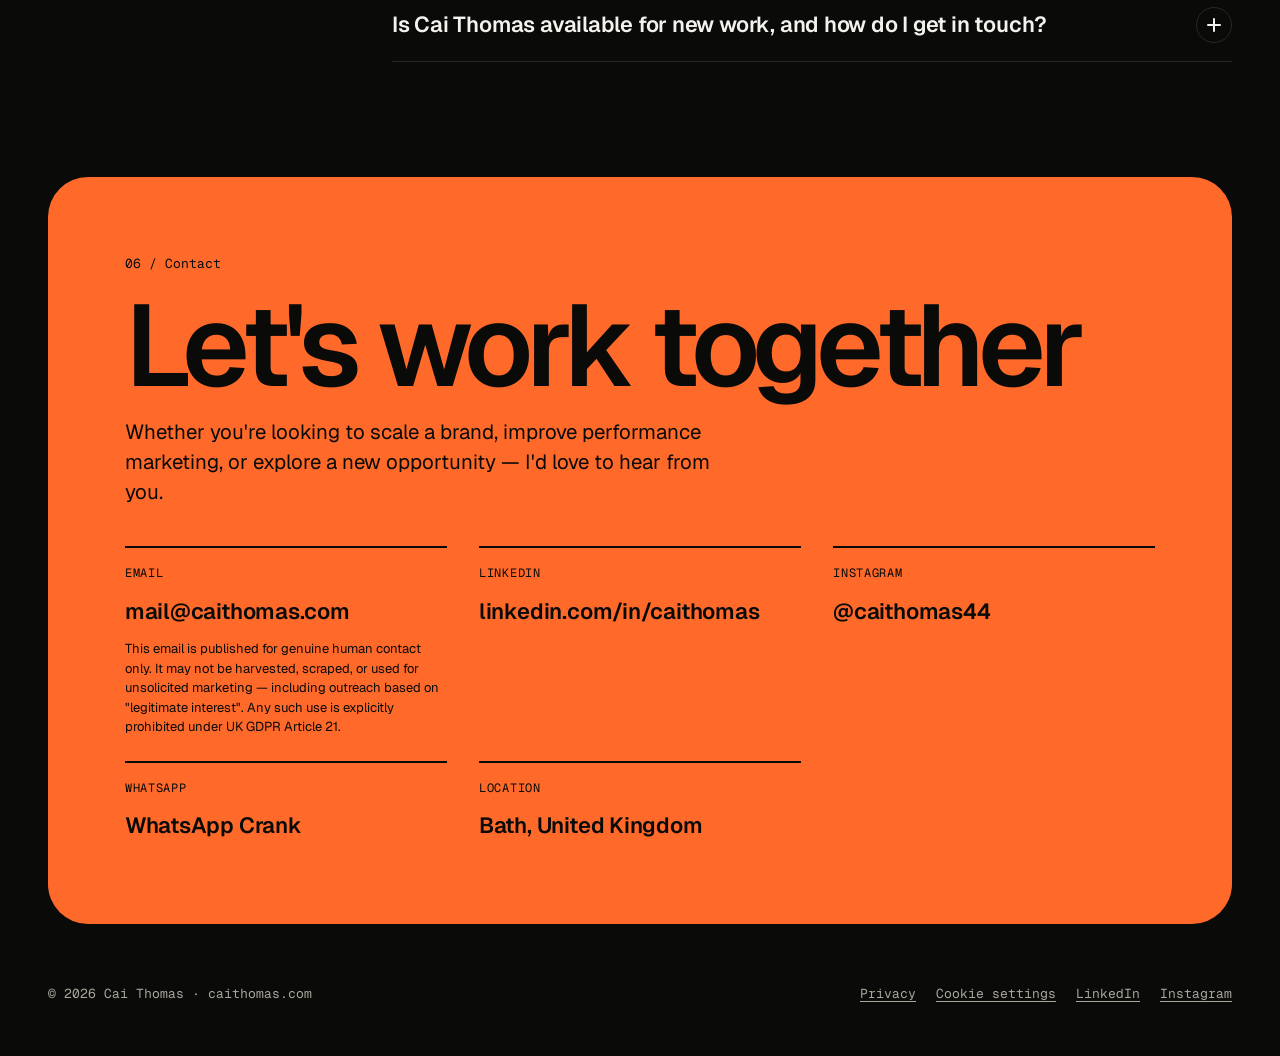
==== commit f272f81f: "Add Cai's Crunchbase profile to sameAs and llms.txt Crunchbase links to caithomas.com (seen in Searc" ====
--- a/index.html
+++ b/index.html
@@ -56,8 +56,8 @@
       "name": "Cai Thomas — Head of Marketing Technology",
       "description": "Cai Thomas — Head of Marketing Technology at We Are Crank. 18+ years driving performance marketing, paid media, and ecommerce growth across Meta, Google, and LinkedIn. Based in Bath, UK.",
       "inLanguage": "en-GB",
-      "dateCreated": "2026-02-18",
-      "dateModified": "2026-10-23",
+      "dateCreated": "2026-02-18T15:10:50+00:00",
+      "dateModified": "2026-10-23T10:04:10+01:00",
       "isPartOf": {
         "@id": "https://www.caithomas.com/#website"
       },
@@ -113,7 +113,8 @@
       },
       "sameAs": [
         "https://www.linkedin.com/in/caithomas/",
-        "https://www.instagram.com/caithomas44"
+        "https://www.instagram.com/caithomas44",
+        "https://www.crunchbase.com/person/cai-thomas"
       ],
       "hasOccupation": {
         "@type": "Occupation",
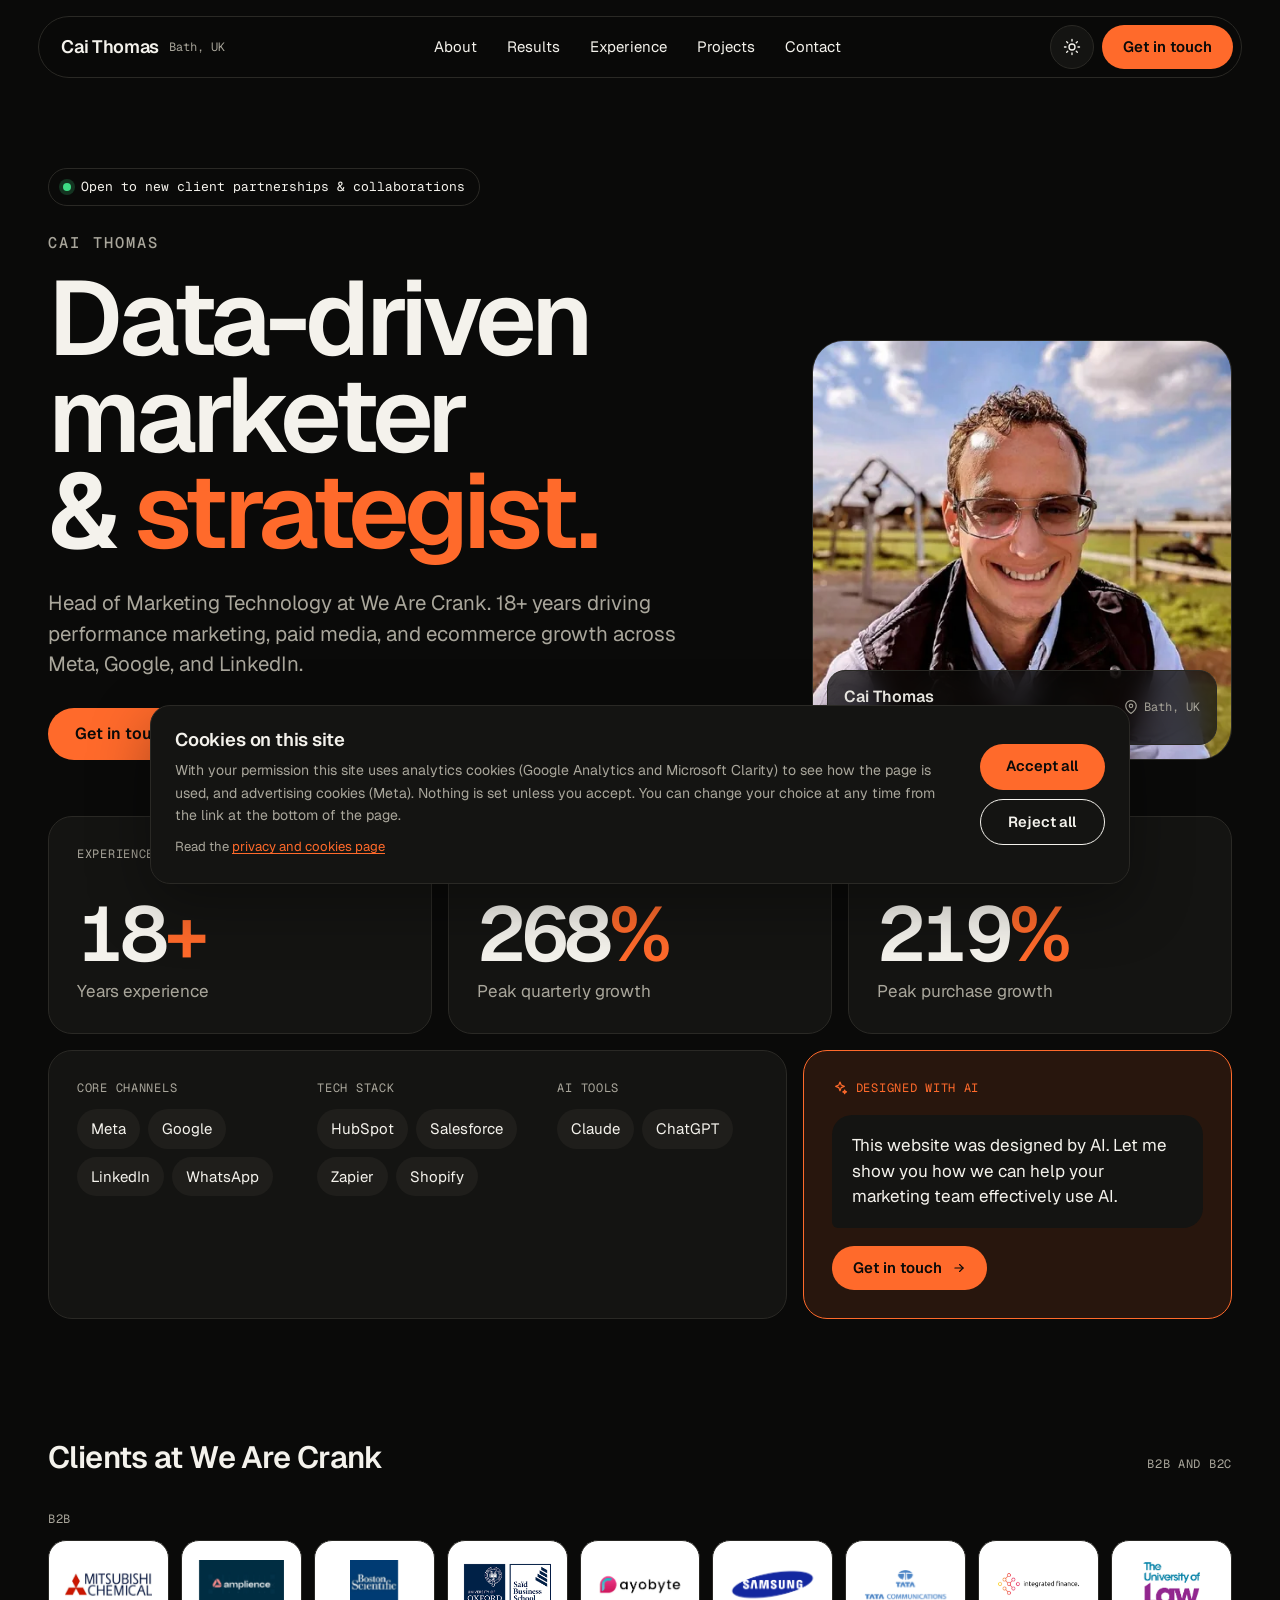
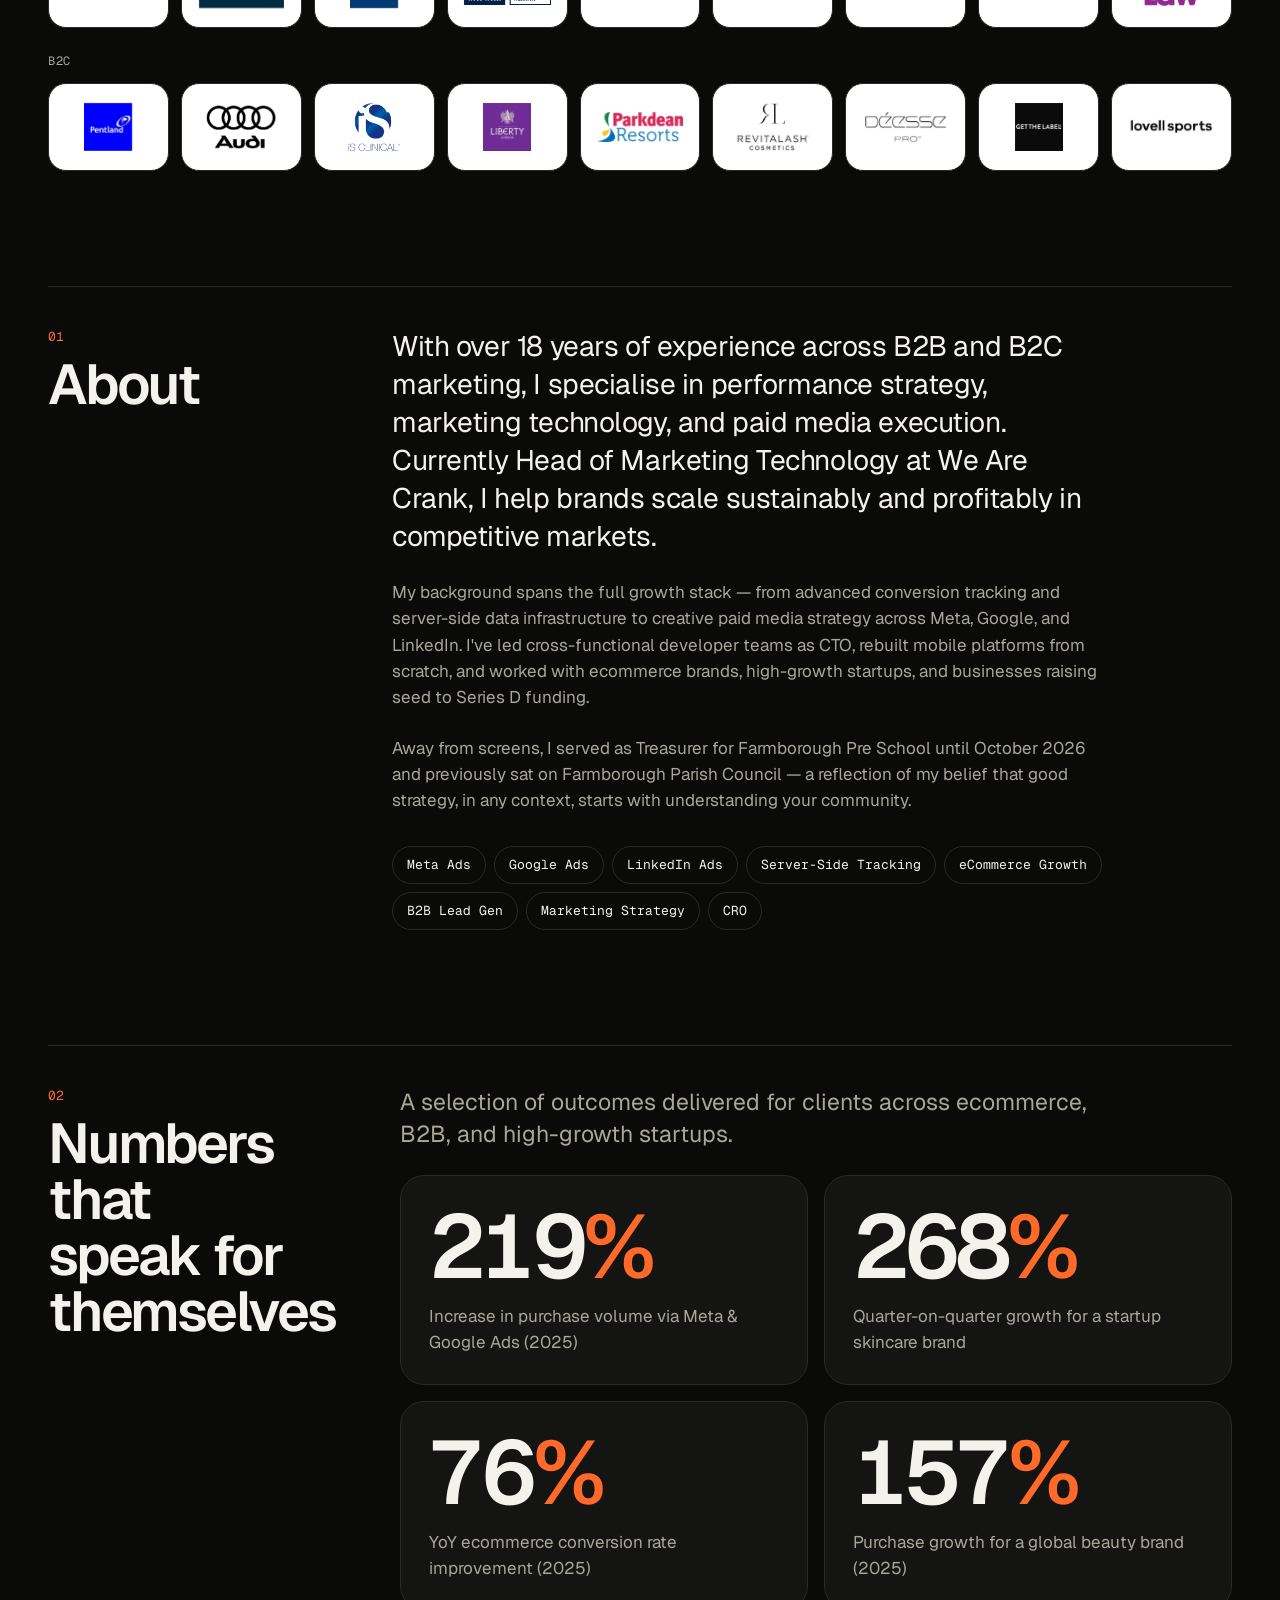
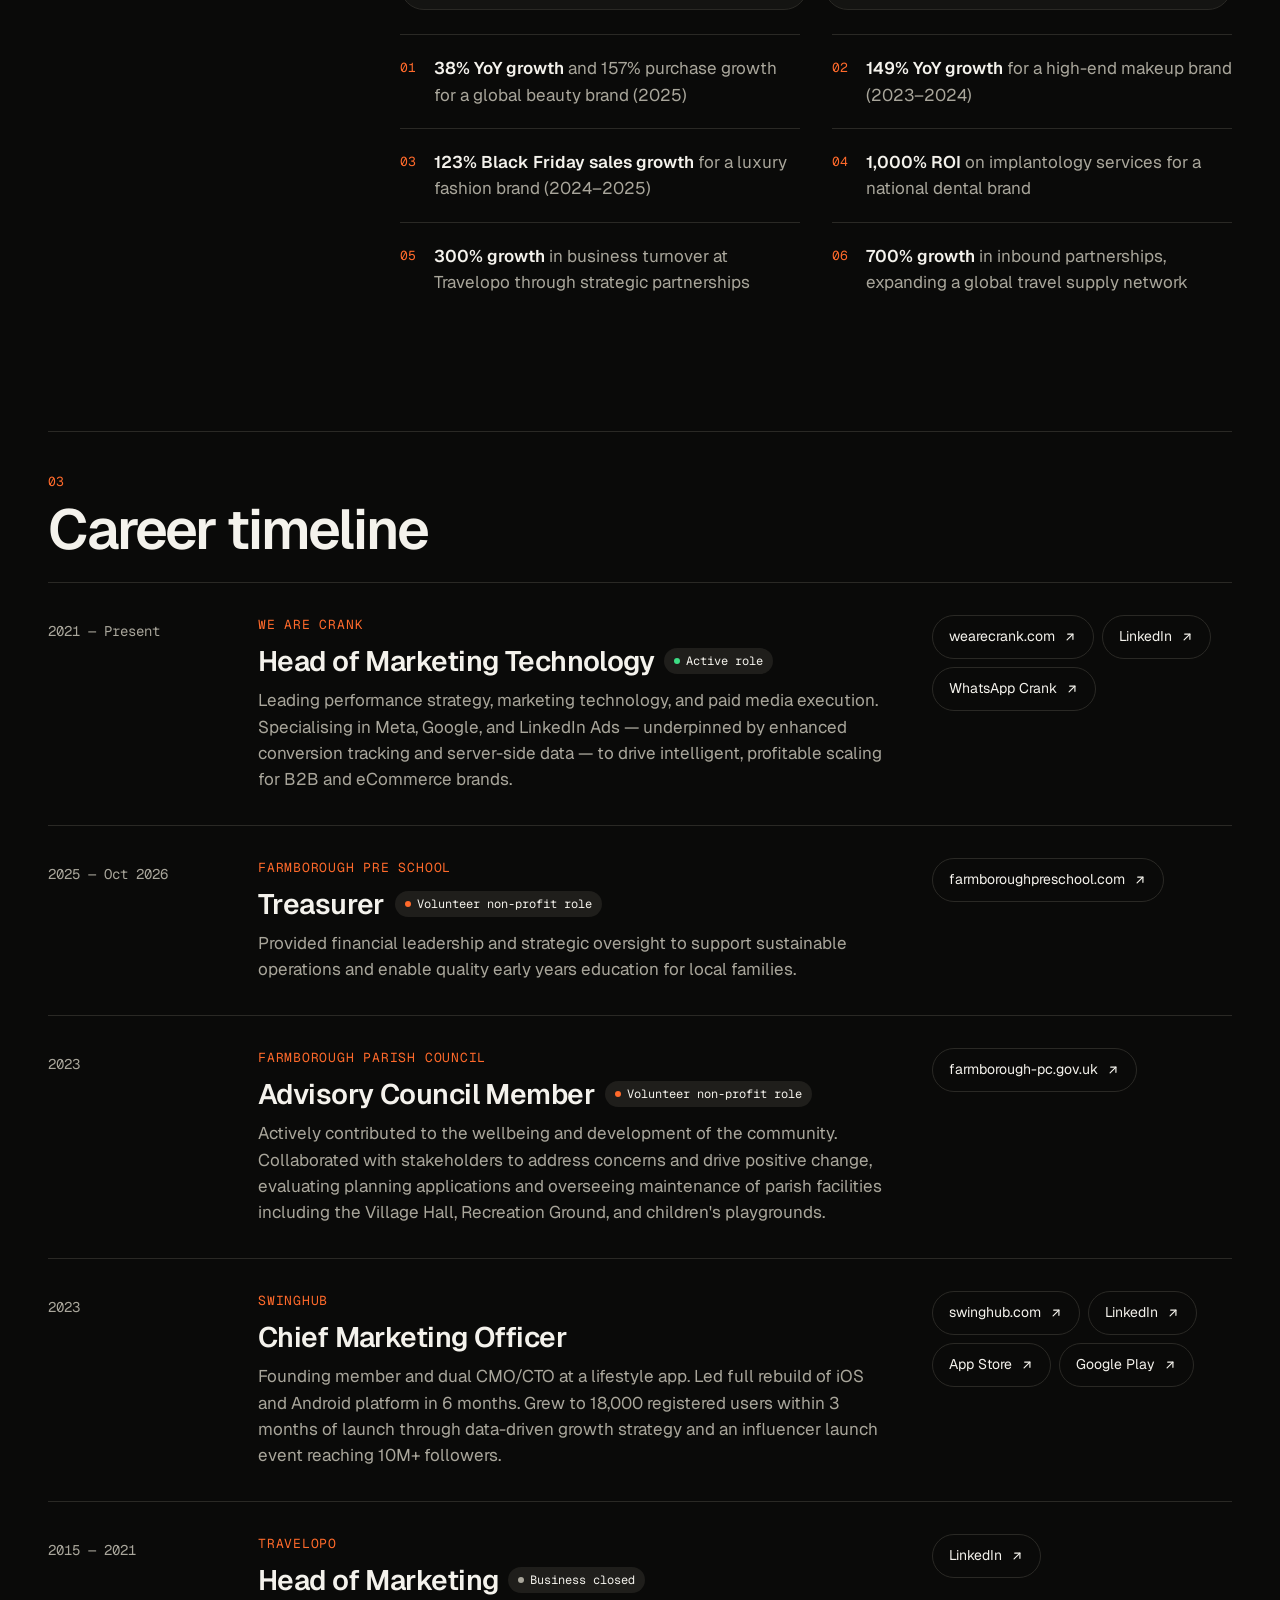
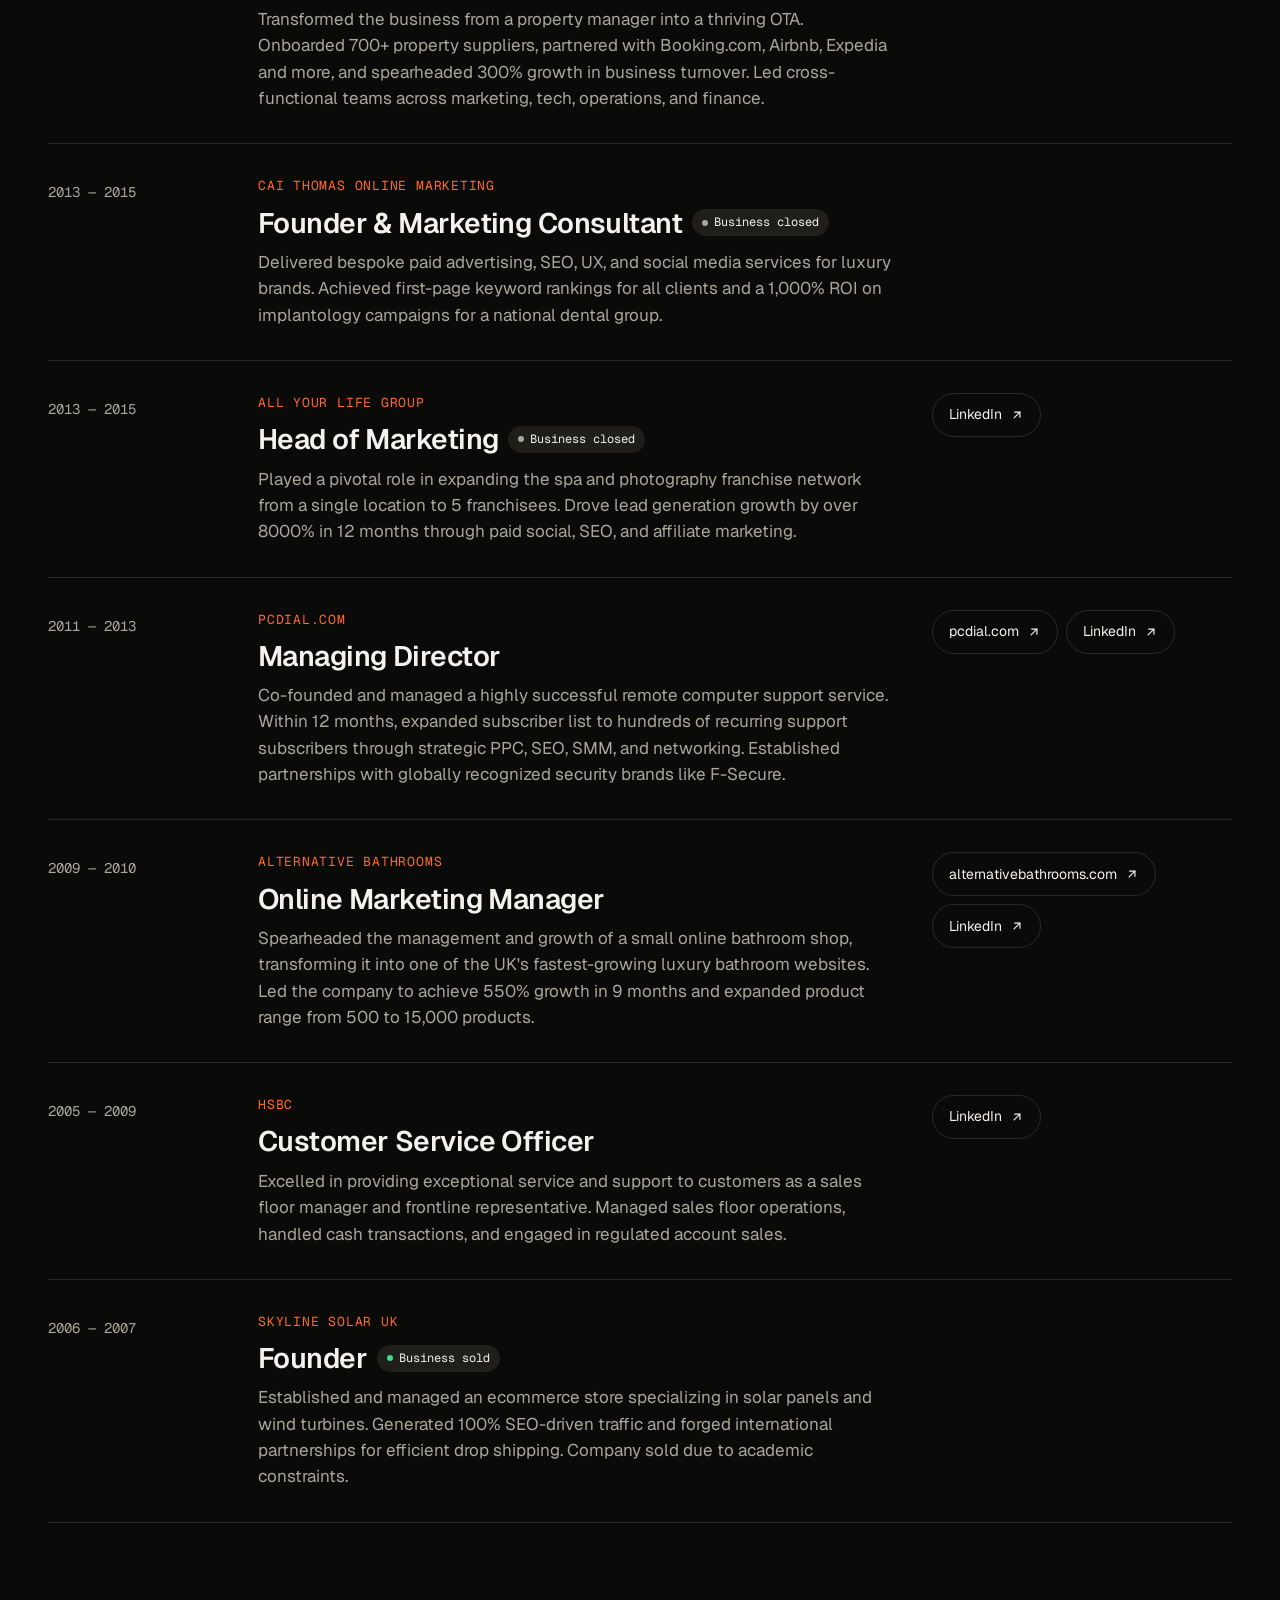
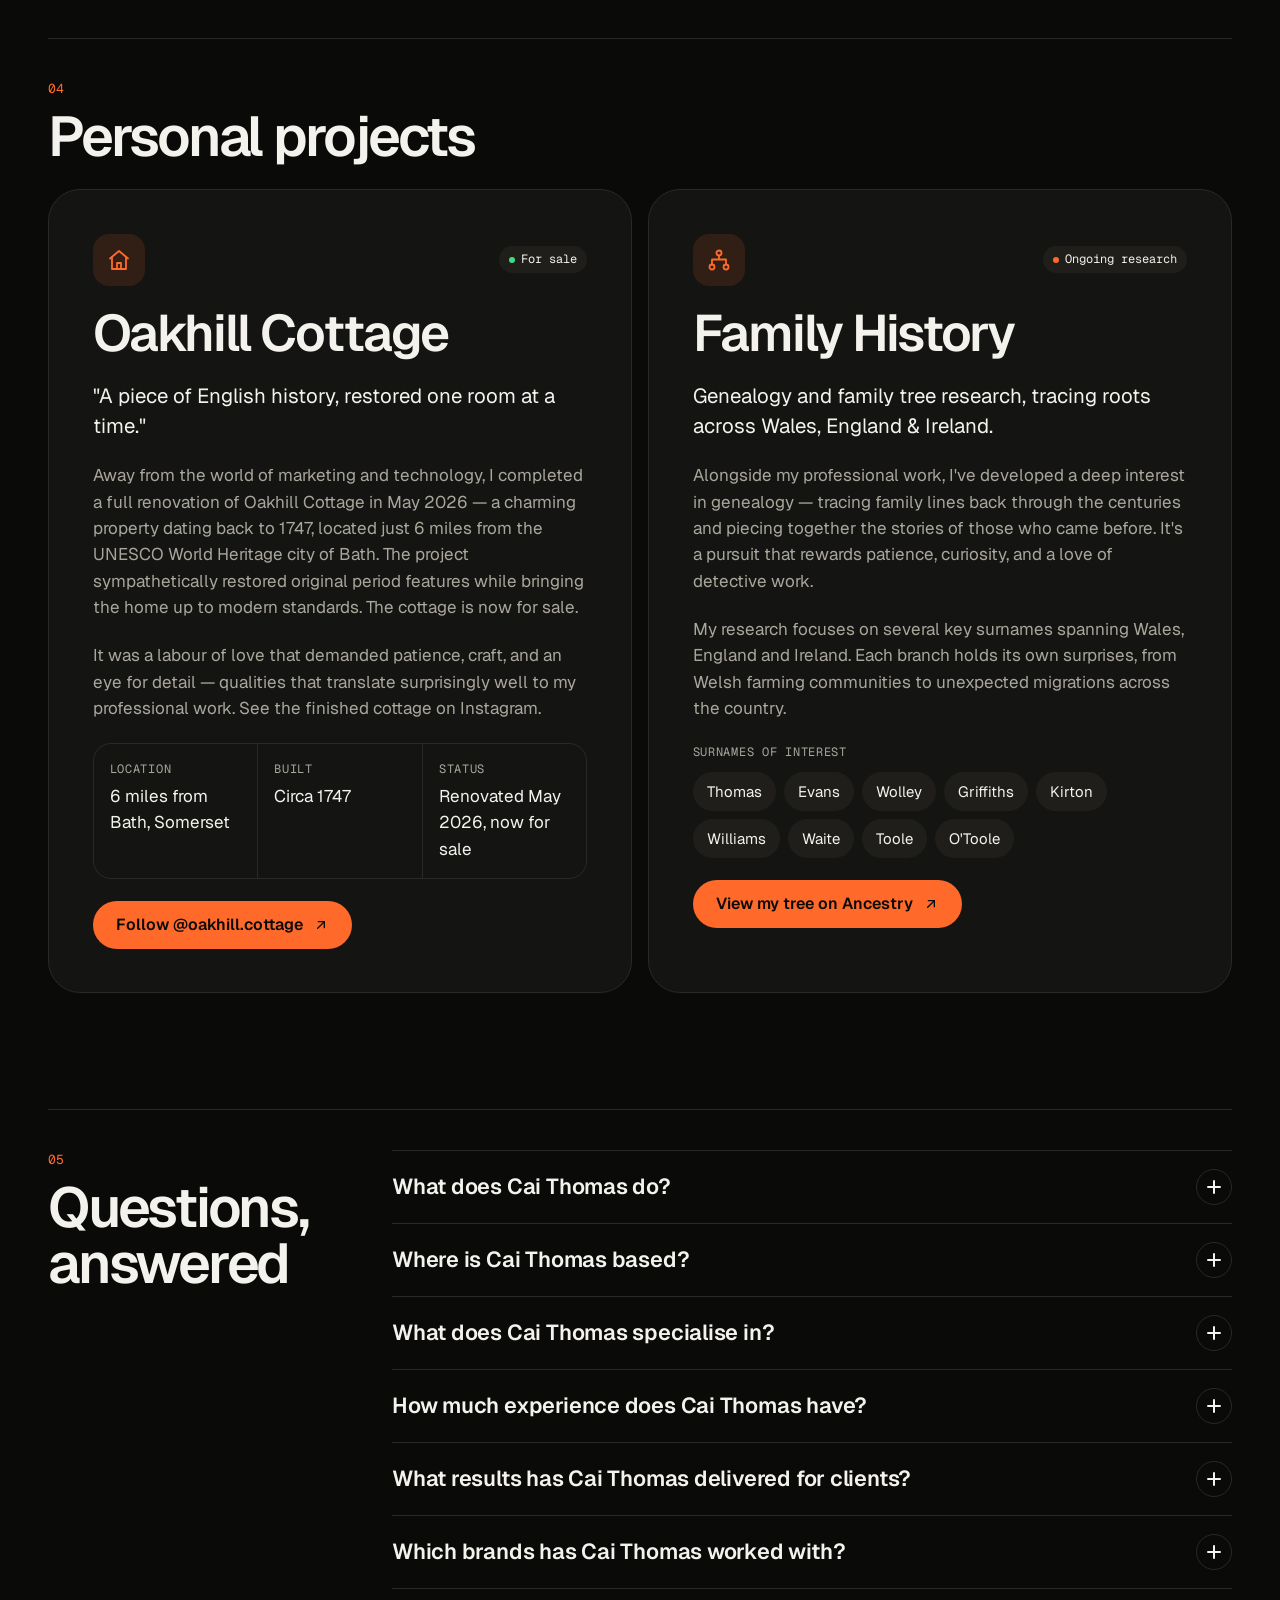
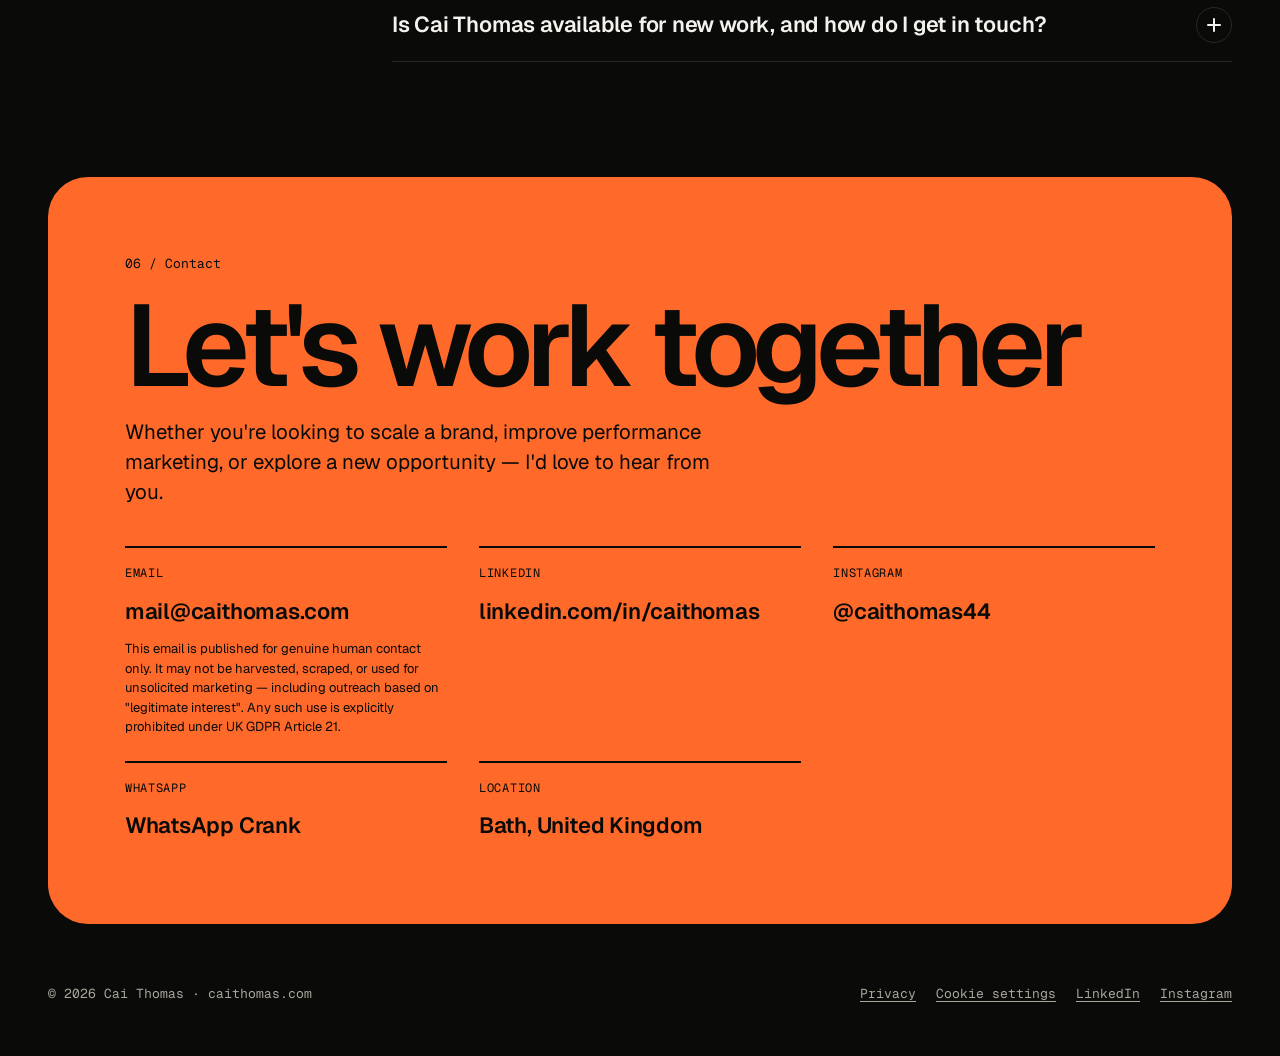
==== commit 9c185d76: "Treasurer role ended October 2026; sharper title; disambiguation; image sitemap - Cai stepped down a" ====
--- a/index.html
+++ b/index.html
@@ -4,13 +4,13 @@
   <meta charset="UTF-8">
   <meta name="viewport" content="width=device-width, initial-scale=1.0">
   <script>(function(d){d.className+=" js";try{var t=localStorage.getItem("theme");if(t==="light"||t==="dark")d.setAttribute("data-theme",t)}catch(e){}})(document.documentElement);</script>
-  <title>Cai Thomas — Head of Marketing Technology</title>
+  <title>Cai Thomas — Marketing Technology & Paid Media, Bath</title>
   <meta name="description" content="Cai Thomas — Head of Marketing Technology at We Are Crank. 18+ years driving performance marketing, paid media, and ecommerce growth across Meta, Google, and LinkedIn. Based in Bath, UK.">
   <meta name="author" content="Cai Thomas">
   <meta name="robots" content="index, follow, max-image-preview:large, max-snippet:-1, max-video-preview:-1">
   <meta name="google-site-verification" content="vRzPS8bJnd2Yzdj6y4fYwLbeIHxx6dsVMNFIC4_wwGM">
   <meta name="msvalidate.01" content="555A0EC4A10E25F9791645C963C046DE">
-  <meta property="og:title" content="Cai Thomas — Head of Marketing Technology">
+  <meta property="og:title" content="Cai Thomas — Marketing Technology & Paid Media, Bath">
   <meta property="og:description" content="18+ years driving performance marketing, paid media, and ecommerce growth. Head of Marketing Technology at We Are Crank. Based in Bath, UK.">
   <meta property="og:url" content="https://www.caithomas.com/">
   <meta property="og:type" content="profile">
@@ -23,7 +23,7 @@
   <meta property="og:site_name" content="Cai Thomas">
   <meta property="og:locale" content="en_GB">
   <meta name="twitter:card" content="summary_large_image">
-  <meta name="twitter:title" content="Cai Thomas — Head of Marketing Technology">
+  <meta name="twitter:title" content="Cai Thomas — Marketing Technology & Paid Media, Bath">
   <meta name="twitter:description" content="18+ years driving performance marketing, paid media, and ecommerce growth. Based in Bath, UK.">
   <meta name="twitter:image" content="https://www.caithomas.com/images/social-share-2026.jpg">
   <link rel="canonical" href="https://www.caithomas.com/">
@@ -53,11 +53,11 @@
       "@type": "ProfilePage",
       "@id": "https://www.caithomas.com/#webpage",
       "url": "https://www.caithomas.com/",
-      "name": "Cai Thomas — Head of Marketing Technology",
+      "name": "Cai Thomas — Marketing Technology & Paid Media, Bath",
       "description": "Cai Thomas — Head of Marketing Technology at We Are Crank. 18+ years driving performance marketing, paid media, and ecommerce growth across Meta, Google, and LinkedIn. Based in Bath, UK.",
       "inLanguage": "en-GB",
       "dateCreated": "2026-02-18T15:10:50+00:00",
-      "dateModified": "2026-10-23T10:04:10+01:00",
+      "dateModified": "2026-10-26T21:30:27+00:00",
       "isPartOf": {
         "@id": "https://www.caithomas.com/#website"
       },
@@ -102,6 +102,7 @@
       },
       "jobTitle": "Head of Marketing Technology",
       "description": "Data-driven marketer and strategist with over 18 years of experience across B2B and B2C marketing, specialising in performance strategy, marketing technology and paid media across Meta, Google and LinkedIn.",
+      "disambiguatingDescription": "Head of Marketing Technology at We Are Crank, based in Bath, United Kingdom, specialising in performance marketing and paid media.",
       "address": {
         "@type": "PostalAddress",
         "addressLocality": "Bath",
@@ -264,7 +265,8 @@
             "@type": "Organization",
             "name": "Farmborough Pre School",
             "url": "https://www.farmboroughpreschool.com/"
-          }
+          },
+          "endDate": "2026-10"
         },
         {
           "@type": "OrganizationRole",
@@ -490,7 +492,7 @@
         <div class="section-body reveal">
           <p class="lead">With over 18 years of experience across B2B and B2C marketing, I specialise in performance strategy, marketing technology, and paid media execution. Currently Head of Marketing Technology at We Are Crank, I help brands scale sustainably and profitably in competitive markets.</p>
           <p class="muted">My background spans the full growth stack — from advanced conversion tracking and server-side data infrastructure to creative paid media strategy across Meta, Google, and LinkedIn. I've led cross-functional developer teams as CTO, rebuilt mobile platforms from scratch, and worked with ecommerce brands, high-growth startups, and businesses raising seed to Series D funding.</p>
-          <p class="muted">Away from screens, I serve as Treasurer for Farmborough Pre School and previously sat on Farmborough Parish Council — a reflection of my belief that good strategy, in any context, starts with understanding your community.</p>
+          <p class="muted">Away from screens, I served as Treasurer for Farmborough Pre School until October 2026 and previously sat on Farmborough Parish Council — a reflection of my belief that good strategy, in any context, starts with understanding your community.</p>
           <ul class="tags">
             <li>Meta Ads</li><li>Google Ads</li><li>LinkedIn Ads</li><li>Server-Side Tracking</li><li>eCommerce Growth</li><li>B2B Lead Gen</li><li>Marketing Strategy</li><li>CRO</li>
           </ul>
@@ -546,11 +548,11 @@
         </li>
 
         <li class="role reveal">
-          <div class="role-period">2025 — Present</div>
+          <div class="role-period">2025 — Oct 2026</div>
           <div class="role-main">
             <span class="role-company">Farmborough Pre School</span>
-            <div class="role-heading"><h3 class="role-title">Treasurer</h3><span class="badge badge-active">Active role</span><span class="badge badge-volunteer">Volunteer non-profit role</span></div>
-            <p class="muted">Providing financial leadership and strategic oversight to support sustainable operations and enable quality early years education for local families.</p>
+            <div class="role-heading"><h3 class="role-title">Treasurer</h3><span class="badge badge-volunteer">Volunteer non-profit role</span></div>
+            <p class="muted">Provided financial leadership and strategic oversight to support sustainable operations and enable quality early years education for local families.</p>
           </div>
           <div class="role-links">
             <a class="pill-link" href="https://www.farmboroughpreschool.com/" target="_blank" rel="noopener">farmboroughpreschool.com<svg aria-hidden="true" width="14" height="14" viewBox="0 0 24 24" fill="none" stroke="currentColor" stroke-width="2" stroke-linecap="round" stroke-linejoin="round"><path d="M7 17L17 7"/><path d="M8 7h9v9"/></svg></a>
